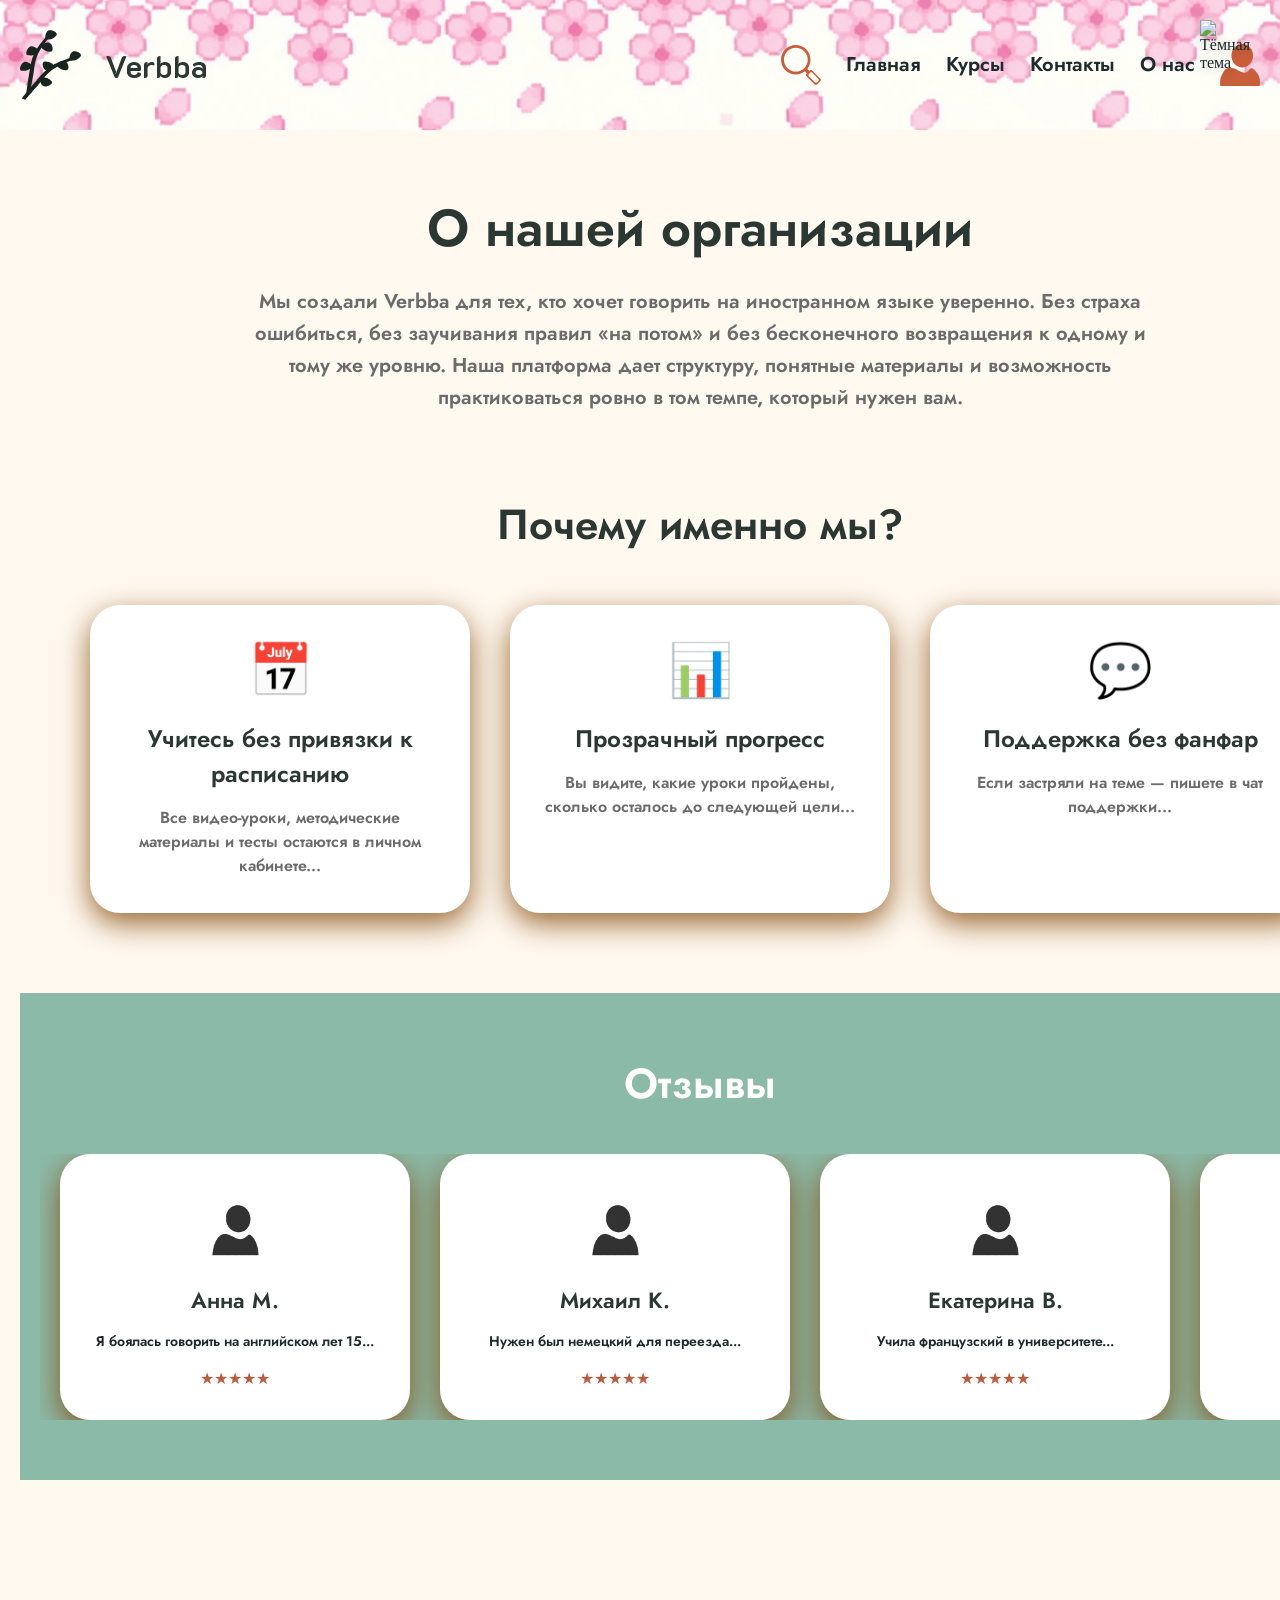
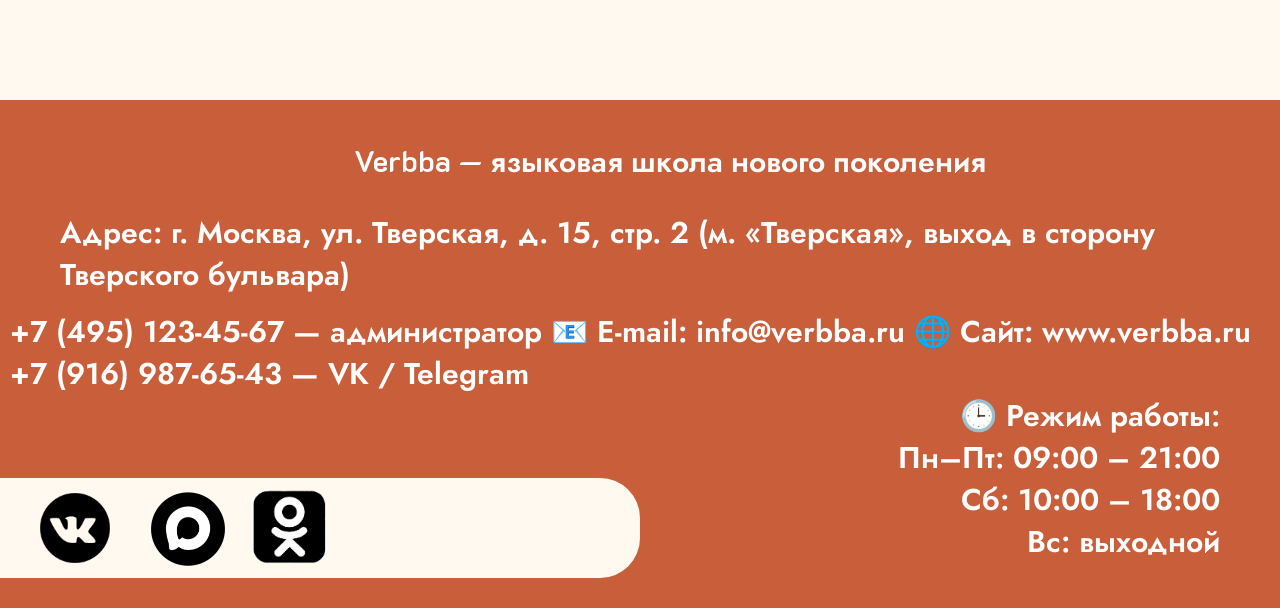
==== aboutus.html @ ddfba4e9 "first commit" ====
<!DOCTYPE html>
<html lang="en">

<head>
    <meta charset="UTF-8">
    <meta name="viewport" content="width=device-width, initial-scale=1.0">
    <link rel="stylesheet" href="light/style.css" media="screen and (min-width: 1025px)">
    <link rel="stylesheet" href="light/tablet.css" media="screen and (min-width: 600px) and (max-width: 1024px)">
    <link rel="stylesheet" href="light/mobile.css" media="screen and (max-width: 599px)">
    <link id="theme-css" rel="stylesheet" href="light/style.css">
    <script src="tema.js"></script>
    <title>Verbba - О нас</title>
</head>

<body>
    <img id="themeToggle" class="floating-theme-icon" src="img/vkltemn.svg" alt="Тема">
    
    <div class="header2">
        <div class="navv2">
    <div class="leftlogo2">
        <div class="logo2"></div>
        <h2 class="name2">Verbba</h2>
    </div>
    <div class="burger-icon" id="burgerIcon">
        <img src="img/burger.svg" alt="Меню">
    </div>
    <div class="navv-menu2">
        <ul>
            <li><a href="#"><img src="img/searchh.svg"></a></li>
            <li><a href="index.html">Главная</a></li>
            <li><a href="courses.html">Курсы</a></li>
            <li><a href="contact.html">Контакты</a></li>
            <li><a href="aboutus.html">О нас</a></li>
            <li><a href="person.html"><img src="img/usver.svg"></a></li>
        </ul>
    </div>
    <div id="menuPanel">
        <ul>
            <li><a href="index.html">Главная</a></li>
            <li><a href="courses.html">Курсы</a></li>
            <li><a href="contact.html">Контакты</a></li>
            <li><a href="aboutus.html">О нас</a></li>
            <li><a href="person.html">Личный кабинет</a></li>
        </ul>
    </div>
</div>
    </div>

    <main class="aboutpage">
        <!-- Блок "О нас" -->
        <div class="aboutblock1">
            <h1 class="tittleabout">О нашей организации</h1>
            <p class="aboutsub">Мы создали Verbba для тех, кто хочет говорить на иностранном языке уверенно.
                 Без страха ошибиться, без заучивания правил «на потом» и без бесконечного возвращения к одному и тому же уровню. Наша платформа дает структуру, понятные материалы и возможность практиковаться ровно в том темпе, который нужен вам.</p>
        </div>

        <!-- Преимущества -->
        <div class="whysec">
            <h2 class="tittlewhy">Почему именно мы?</h2>
            <div class="prosss">
                <div class="proscard">
                    <div class="iconpros">📅</div>
                    <h3 class="prostittle">Учитесь без привязки к расписанию</h3>
                    <p class="kardtxt">Все видео-уроки, методические материалы и тесты остаются в личном кабинете...</p>
                </div>
                <div class="proscard">
                    <div class="iconpros">📊</div>
                    <h3 class="prostittle">Прозрачный прогресс</h3>
                    <p class="kardtxt">Вы видите, какие уроки пройдены, сколько осталось до следующей цели...</p>
                </div>
                <div class="proscard">
                    <div class="iconpros">💬</div>
                    <h3 class="prostittle">Поддержка без фанфар</h3>
                    <p class="kardtxt">Если застряли на теме — пишете в чат поддержки...</p>
                </div>
            </div>
        </div>

        <!-- Отзывы с кнопкой "Показать все" -->
        <div class="scrollotsuvy">
            <h2 class="tittleotsuvy">Отзывы</h2>
            
            <!-- Скрытый чекбокс (невидимый, но работает) -->
            <input type="checkbox" id="show-all-reviews" style="display:none;">
            
            <div class="contscroll">
                <div class="conttrakt">
                    <div class="kardots">
                        <div class="cardhead">
                            <div class="iconuskard"></div>
                            <div class="otsname">
                                <h3>Анна М.</h3>
                            </div>
                        </div>
                        <p class="txtots">Я боялась говорить на английском лет 15...</p>
                        <div class="ratots">★★★★★</div>
                    </div>
                    <div class="kardots">
                        <div class="cardhead">
                            <div class="iconuskard"></div>
                            <div class="otsname">
                                <h3>Михаил К.</h3>
                            </div>
                        </div>
                        <p class="txtots">Нужен был немецкий для переезда...</p>
                        <div class="ratots">★★★★★</div>
                    </div>
                    <div class="kardots">
                        <div class="cardhead">
                            <div class="iconuskard"></div>
                            <div class="otsname">
                                <h3>Екатерина В.</h3>
                            </div>
                        </div>
                        <p class="txtots">Учила французский в университете...</p>
                        <div class="ratots">★★★★★</div>
                    </div>
                    <div class="kardots">
                        <div class="cardhead">
                            <div class="iconuskard"></div>
                            <div class="otsname">
                                <h3>Дмитрий П.</h3>
                            </div>
                        </div>
                        <p class="txtots">Готовился к IELTS с Verbba...</p>
                        <div class="ratots">★★★★★</div>
                    </div>
                    <div class="kardots">
                        <div class="cardhead">
                            <div class="iconuskard"></div>
                            <div class="otsname">
                                <h3>Ольга С.</h3>
                            </div>
                        </div>
                        <p class="txtots">Изучаю испанский с нуля...</p>
                        <div class="ratots">★★★★★</div>
                    </div>
                </div>
            </div>
            
            <label for="show-all-reviews" class="show-all-btn"></label>
        </div>
    </main>

    <footer>
        <div class="footer-content">
            <p class="titlefoot">Verbba — языковая школа нового поколения</p>
            <p class="adress">Адрес: г. Москва, ул. Тверская, д. 15, стр. 2 (м. «Тверская», выход в сторону Тверского бульвара)</p>
            <p class="info">+7 (495) 123-45-67 — администратор
📧 E-mail: info@verbba.ru
🌐 Сайт: www.verbba.ru
+7 (916) 987-65-43 — VK / Telegram</p>
            <p class="rejim">🕒 Режим работы:<br>Пн–Пт: 09:00 – 21:00<br>Сб: 10:00 – 18:00<br>Вс: выходной</p>
        </div>
        <div class="lenta">
            <div class="VK"></div>
            <div class="Max"></div>
            <div class="odnokl"></div>
        </div>
    </footer>
</body>

</html>
---- light/style.css ----
* {
    margin: 0;
    padding: 0;
    box-sizing: border-box;
}

@font-face {
    font-family: 'k2d';
    src: url('../fonts/k2d-semibold.ttf') format('truetype');
    font-display: swap;
}

@font-face {
    font-family: 'jost';
    src: url('../fonts/jost-semibold.ttf') format('truetype');
    font-display: swap;
}

body {
    background-color: #FFF9F0;
    color: #1E2A2E;
    min-height: 100vh;
    display: flex;
    flex-direction: column;
    overflow-x: hidden;
}

.logo {
    background-image: url("../img/logosv.svg");
    width: 150px;
    height: 170px;
    background-position: center;
    background-repeat: no-repeat;
    background-size: contain;
    margin: 0 auto;
}

.navv-menu img,
.navv-menu2 img {
    width: 40px;
    height: auto;
    display: block;
    object-fit: contain;
}

/*--Одинаковая шапка для всего кроме главной--*/
.header2 {
    width: 100%;
    background: linear-gradient(135deg, rgba(255, 255, 255, 0.458), rgba(255, 255, 255, 0.501)), url('../img/landishy.jpeg');
    background-size: 100% auto;
    background-position: center top;
    background-repeat: no-repeat;
    padding: 30px 0;
}

.header2 .navv2 {
    max-width: 1400px;
    margin: 0 auto;
    padding: 0 20px;
    display: flex;
    align-items: center;
    justify-content: space-between;
    flex-wrap: wrap;
    gap: 20px;
}

.leftlogo2 {
    display: flex;
    align-items: center;
    gap: 15px;
}

.logo2 {
    background-image: url('../img/logosv.svg');
    height: 70px;
    width: 70px;
    background-repeat: no-repeat;
    background-size: contain;
}

.name2 {
    font-size: 32px;
    font-family: k2d;
    color: #2B3732;
}

.navv-menu2 ul {
    list-style: none;
    display: flex;
    gap: 25px;
    font-size: 20px;
    font-family: jost;
    padding: 0;
    margin: 0;
}

.navv-menu2 li {
    display: flex;
    align-items: center;
}

.navv-menu2 a {
    text-decoration: none;
    color: #1E2A2E;
}

.search-icon {
    width: 40px;
    height: 40px;
    background-image: url('../img/search.png');
    background-size: contain;
    background-repeat: no-repeat;
    background-position: center;
}

.user-icon {
    width: 40px;
    height: 40px;
    background-image: url('../img/user.png');
    background-size: contain;
    background-repeat: no-repeat;
    background-position: center;
}

/*Главная страница*/
.lakrica {
    text-align: center;
    margin-top: 100px;
    margin-bottom: 75px;
}

.lakrica img {
    width: 90px;
}

.name1 {
    font-family: k2d;
    color: #2B3732;
    font-size: 40px;
    margin-top: 5px;
}

.hheadeer {
    box-shadow: 0 10px 30px rgba(132, 71, 17, 0.884);
    background-image: url('../img/flowwii.png');
    height: 800px;
    width: 90%;
    margin: 55px auto;
    border-radius: 40px;
    background-repeat: no-repeat;
    background-size: cover;
    background-position: center;
    position: relative;
    display: flex;
    flex-direction: column;
}

/* навигация главной */
.navv {
    display: flex;
    align-items: center;
    justify-content: space-between;
    padding: 1px 30px 0 30px;
    flex-wrap: wrap;
}

.leftlogo {
    display: flex;
    align-items: center;
    gap: 15px;
    margin-top: 30px;
    margin-left: 30px;
}

.navv-menu ul {
    list-style: none;
    display: flex;
    gap: 15px;
    font-size: 27px;
    font-family: jost;
    margin-top: 10px;
    margin-right: 30px;
    padding: 0;
}

.navv-menu li {
    display: flex;
    align-items: center;
}

.navv-menu a {
    text-decoration: none;
    color: #1E2A2E;
}

/* центр главной */
.centcont {
    text-align: center;
    width: 70%;
    margin: 50px auto 0;
}

.g {
    font-size: 30px;
    font-family: jost;
    line-height: 1.2;
    margin-bottom: 15px;
}

.poprob {
    background-color: #B85D3F;
    color: white;
    border: none;
    padding: 20px 50px;
    margin-top: 5px;
    font-size: 24px;
    font-family: jost;
    border-radius: 30px;
    cursor: pointer;
    transition: background-color 0.3s;
    box-shadow: 0 10px 30px rgba(132, 71, 17, 0.884);
}

.poprob:hover {
    background-color: #9A4A32;
}

/* форма выбора языка на главной */
.langform {
    position: absolute;
    left: 5%;
    bottom: 8%;
    width: 40%;
    max-width: 400px;
    min-width: 200px;
    background: white;
    border-radius: 30px;
    padding: 10px;
    box-shadow: 0 10px 30px rgba(132, 71, 17, 0.884);
}

.langform h4 {
    font-family: jost;
    font-size: 20px;
    color: #2B3732;
    margin-top: 10px;
    margin-left: 30px;
}

.langform .subtitle {
    font-family: jost;
    font-size: 15px;
    color: #6B6B6B;
    margin-bottom: 5px;
    margin-left: 30px;
}

.langrid {
    display: flex;
    flex-wrap: wrap;
    gap: 10px 20px;
    margin-top: 40px;
    margin-bottom: 40px;
}

.checkboxx {
    display: flex;
    align-items: center;
    gap: 10px;
    font-family: jost;
    font-size: 18px;
    color: #1E2A2E;
    cursor: pointer;
    width: calc(50% - 10px);
}

.checkboxx input {
    margin-left: 40px;
    width: 15px;
    height: 15px;
    cursor: pointer;
    accent-color: #B85D3F;
}

.next {
    background-color: #B85D3F;
    color: white;
    border: none;
    padding: 18px 20px;
    margin-top: 10px;
    font-size: 21px;
    font-family: jost;
    border-radius: 30px;
    cursor: pointer;
    width: 100%;
    transition: background-color 0.3s;
}

.next:hover {
    background-color: #9A4A32;
}

/* марафон (главная) */
.maraf {
    margin: 125px auto;
    display: flex;
    gap: 60px;
    align-items: flex-start;
    justify-content: center;
}

.lefttxt {
    margin-left: 5%;
    margin-top: 125px;
    font-size: 20px;
    font-family: jost;
}

.h4mar {
    font-size: 36px;
}

.textt {
    margin-top: 40px;
}

.marafon1 {
    position: relative;
    background-color: #FFFFFF;
    background-image: url('../img/flowii.png');
    border-radius: 60px;
    width: 1000px;
    height: 400px;
    margin-right: 50px;
    margin-top: 80px;
    background-position: center;
    background-repeat: no-repeat;
    background-size: contain;
    box-shadow: 0 10px 30px rgba(132, 71, 17, 0.884);
}

.marafon1::before {
    content: '';
    position: absolute;
    top: 0;
    left: 0;
    width: 100%;
    height: 100%;
    background: linear-gradient(to right, rgba(255, 255, 255, 0.8), rgba(255, 255, 255, 0));
    border-radius: 60px;
    pointer-events: none;
}

.marafon2 {
    position: absolute;
    right: 5%;
    top: 50%;
    transform: translateY(-50%) rotate(-15deg);
    background-image: url('../img/phonemar');
    box-shadow: 0 10px 30px rgba(132, 71, 17, 0.884);
    background-size: cover;
    background-repeat: no-repeat;
    background-position: center;
    border-radius: 30px;
    pointer-events: none;
    z-index: 2;
    width: 250px;
    height: 500px;
}

.marafon-text {
    position: absolute;
    top: 40px;
    left: 40px;
    max-width: 300px;
    z-index: 30;
}

.marafon-text p {
    font-family: jost;
    font-size: 20px;
    color: #1E2A2E;
    line-height: 1.3;
    text-align: left;
    word-wrap: break-word;
}

/* карточки скидок (главная) */
.kartochk {
    margin-top: 60px;
    display: flex;
    justify-content: center;
    gap: 40px;
    flex-wrap: wrap;
}

.kartt {
    font-size: 35px;
    text-align: center;
    font-family: jost;
    margin-top: 175px;
}

.detikart1,
.vzroslkart2 {
    background-color: #FFFFFF;
    border: 5px solid #8CBAA8;
    border-radius: 50px;
    padding: 20px;
    width: 550px;
    height: 560px;
    box-shadow: 0 10px 30px rgba(132, 71, 17, 0.884);
    position: relative;
    display: flex;
    flex-direction: column;
}

.flagg {
    position: absolute;
    top: 15px;
    right: 20px;
    background-color: #E67E5A;
    color: white;
    padding: 4px 12px;
    border-radius: 40px;
    font-family: jost;
    font-size: 14px;
}

.deti,
.vzrosly {
    font-family: jost;
    font-size: 40px;
    color: #2B3732;
    margin-top: 0px;
    margin-left: 0;
    text-align: left;
}

.txtdeti p,
.txtvz p {
    font-family: jost;
    font-size: 24px;
    margin-top: 24px;
    line-height: 1.0;
    display: flex;
    align-items: center;
}

.zach {
    text-decoration: line-through;
    font-size: 22px;
    color: #B85D3F;
    display: block;
    margin-top: 40px;
}

.price-group {
    display: flex;
    align-items: baseline;
}

.price {
    font-family: jost;
    font-size: 30px;
    font-weight: bold;
    color: #2B3732;
}

.urok {
    font-family: jost;
    font-size: 22px;
    color: #85ACB9;
}

.detikart1 button,
.vzroslkart2 button {
    background-color: #8CBAA8;
    color: white;
    border: none;
    padding: 20px 30px;
    font-size: 18px;
    font-family: jost;
    border-radius: 30px;
    cursor: pointer;
    width: 100%;
    transition: background-color 0.3s;
    margin-top: 20px;
}

.detikart1 button:hover,
.vzroslkart2 button:hover {
    background-color: #7AA896;
}

.fott {
    margin-top: 15px;
    padding-top: 5px;
    border-top: 3px solid #8CBAA8;
    display: flex;
    align-items: center;
    gap: 10px;
    flex-wrap: wrap;
}

.gift {
    background-image: url('../img/giftt.png');
    width: 80px;
    height: 80px;
    background-size: contain;
    background-repeat: no-repeat;
}

.fott p {
    font-size: 20px;
    font-family: jost;
    flex: 1;
}

/* слайдер преподавателей */
.prepsection {
    margin: 75px 0;
    width: 100%;
    height: 800px;
    overflow-x: auto;
    overflow-y: hidden;
    scrollbar-width: thin;
    -webkit-overflow-scrolling: touch;
    background-color: #8CBAA8;
    padding: 30px 0 30px 20px;
    box-shadow: 0 10px 30px rgba(132, 71, 17, 0.884);
}

.tittleprep {
    font-size: 35px;
    text-align: center;
    font-family: jost;
    margin-top: 175px;
}

.prepsection-track {
    display: flex;
    flex-direction: row;
    gap: 20px;
    width: fit-content;
    padding-right: 20px;
}

.prepkard {
    flex-shrink: 0;
    width: 400px;
    height: 700px;
    background-color: #FFFFFF;
    border-radius: 40px;
    padding: 0 25px 25px 25px;
    text-align: center;
    overflow: hidden;
    display: flex;
    flex-direction: column;
}

.prepphoto1,.prepphoto2,.prepphoto3,.prepphoto4,.prepphoto5 {
    width: calc(100% + 50px);
    height: 400px;
    margin: 0 -25px 20px -25px;
    background-size: cover;
    background-position: center;
    background-repeat: no-repeat;
    border-radius: 40px 40px 0 0;
    flex-shrink: 0;
}

.prepphoto1 { background-image: url('../img/prepod1.jpg'); }
.prepphoto2 { background-image: url('../img/prepod2.jpg'); }
.prepphoto3 { background-image: url('../img/prepod3.jpg'); }
.prepphoto4 { background-image: url('../img/prepod4.jpg'); }
.prepphoto5 { background-image: url('../img/prepod5.jpg'); }

.prepname {
    font-family: jost;
    font-size: 18px;
    color: #2B3732;
    margin-bottom: 15px;
    line-height: 1.3;
    padding: 0 10px;
}

.prepnote {
    font-family: jost;
    font-size: 12px;
    color: #6B6B6B;
    margin-bottom: 20px;
    line-height: 1.4;
    text-align: left;
    padding: 0 10px;
    flex: 1;
}

.preprating {
    font-family: jost;
    font-size: 14px;
    color: #B85D3F;
    background-color: #FFF9F0;
    display: inline-block;
    padding: 6px 15px;
    border-radius: 30px;
    align-self: center;
}

/* ===== КУРСЫ ===== */
.coursses {
    max-width: none;
    margin: 80px auto;
}

.startsect {
    text-align: center;
    margin-bottom: 60px;
}

.tittlecours {
    font-family: jost;
    font-size: 54px;
    color: #2B3732;
    margin-bottom: 15px;
}

.courssub {
    font-family: jost;
    font-size: 30px;
    color: #6B6B6B;
}
.cursk {
    display: flex;
    flex-wrap: nowrap;
    justify-content: center;
    gap: 30px;
    overflow: visible;
    padding: 20px 0;
}

.karddcore {
    flex: 1 1 0;
    min-width: 280px;
    max-width: 480px;
    border-radius: 40px;
    padding: 40px;
    transition: transform 0.3s, box-shadow 0.3s;
    position: relative;
    background-size: cover;
    background-repeat: no-repeat;
    background-position: center;
    box-shadow: 0 10px 30px rgba(132, 71, 10, 0.84);
    height: auto;
    min-height: 600px;
}

.karddcore:hover {
    transform: scale(1.02);
    box-shadow: 0 15px 40px rgba(132, 71, 10, 0.9);
}

.eng1 { background: linear-gradient(rgba(224,255,252,0.5), rgba(210,234,255,0.5)), url(../img/english); background-size: cover; background-position: center; background-repeat: no-repeat; }
.eng2 { background: linear-gradient(rgba(224,255,252,0.5), rgba(210,234,255,0.5)), url(../img/eng2); background-size: cover; background-position: center; background-repeat: no-repeat; }
.eng3 { background: linear-gradient(rgba(224,255,252,0.5), rgba(210,234,255,0.5)), url(../img/eng3); background-size: cover; background-position: center; background-repeat: no-repeat; }
.chin1 { background: linear-gradient(rgba(224,255,252,0.5), rgba(210,234,255,0.5)), url(../img/chin1.avif); background-size: cover; background-position: center; background-repeat: no-repeat; }
.chin2 { background: linear-gradient(rgba(224,255,252,0.5), rgba(210,234,255,0.5)), url(../img/chin2.avif); background-size: cover; background-position: center; background-repeat: no-repeat; }
.chin3 { background: linear-gradient(rgba(224,255,252,0.5), rgba(210,234,255,0.5)), url(../img/chin3.avif); background-size: cover; background-position: center; background-repeat: no-repeat; }
.deutsch { background: linear-gradient(rgba(224,255,252,0.5), rgba(210,234,255,0.5)), url(../img/deutsch.avif); background-size: cover; background-position: center; background-repeat: no-repeat; }
.france { background: linear-gradient(rgba(224,255,252,0.5), rgba(210,234,255,0.5)), url(../img/france.avif); background-size: cover; background-position: center; background-repeat: no-repeat; }
.korea { background: linear-gradient(rgba(224,255,252,0.5), rgba(210,234,255,0.5)), url(../img/korea.avif); background-size: cover; background-position: center; background-repeat: no-repeat; }

.langcore {
    font-family: jost;
    font-size: 34px;
    color: #2B3732;
    margin-bottom: 15px;
}

.lvlcore {
    font-family: jost;
    font-size: 26px;
    color: #B85D3F;
}

.notecore p {
    font-family: jost;
    font-size: 26px;
    color: #243829;
    line-height: 1.1;
}

.pricecore {
    margin: 20px 0 20px;
    display: flex;
    align-items: baseline;
    flex-wrap: wrap;
}

.intprice {
    font-family: jost;
    font-size: 32px;
    font-weight: bold;
    color: #2B3732;
}

.droburok {
    font-family: jost;
    font-size: 24px;
    color: #6B6B6B;
}

.zapissbtn {
    background-color: #B85D3F;
    color: white;
    border: none;
    padding: 20px 20px;
    font-size: 28px;
    font-family: jost;
    border-radius: 40px;
    cursor: pointer;
    width: 90%;
    display: block;
    position: absolute;
    bottom: 50px;
    left: 30px;
}

.zapissbtn:hover {
    background-color: #9A4A32;
}

/* широкий блок китайского */
.chinaas {
    background: linear-gradient(135deg, #8CBAA8 0%, #6B9A86 100%);;
    padding: 60px 20px;
}
.contchina {
    max-width: 1400px;
    margin: 0 auto;
    text-align: center;
}
.tittlechina {
    font-family: jost;
    font-size: 42px;
    color: #FFFFFF;
    margin-bottom: 20px;
}
.whynote {
    font-family: jost;
    font-size: 30px;
    color: #FFF9F0;
    max-width: 1200px;
    margin: 0 auto 50px;
    line-height: 1.5;
}
.chiness {
    display: flex;
    flex-wrap: wrap;
    justify-content: center;
    gap: 40px;
    max-width: none;
}

/*Контакты*/
.contactpage {
    padding: 60px 0 0 0;
}
.contactboxx {
    max-width: 1200px;
    margin: 0 auto;
    display: flex;
    flex-wrap: wrap;
    justify-content: space-between;
    gap: 60px;
    padding: 0 20px;
}
.continfo {
    flex: 1;
    min-width: 280px;
}
.conttittle {
    font-family: jost;
    font-size: 48px;
    color: #2B3732;
    margin-bottom: 15px;
}
.contsub {
    font-family: jost;
    font-size: 18px;
    color: #6B6B6B;
    margin-bottom: 40px;
}
.infocont {
    margin-bottom: 40px;
}
.infotxt {
    margin-bottom: 25px;
}
.infolablee {
    font-family: jost;
    font-size: 14px;
    color: #85ACB9;
    margin-bottom: 5px;
}
.infoval {
    font-family: jost;
    font-size: 18px;
    color: #1E2A2E;
    margin-bottom: 5px;
}
.contactform {
    flex: 1;
    min-width: 280px;
    background-color: #FFFFFF;
    padding: 40px;
    border-radius: 30px;
    box-shadow: 0 10px 30px rgba(132, 71, 17, 0.1);
    border: 1px solid #E0D6C8;
}
.formtittle {
    font-family: jost;
    font-size: 32px;
    color: #2B3732;
    margin-bottom: 25px;
}
.forminput, .formtxtt {
    width: 100%;
    padding: 14px 18px;
    margin-bottom: 20px;
    font-family: jost;
    font-size: 16px;
    border: 1px solid #E0D6C8;
    border-radius: 20px;
    background-color: #FFF9F0;
    transition: border-color 0.3s;
}

.formbtn {
    background-color: #B85D3F;
    color: white;
    border: none;
    padding: 14px 28px;
    font-size: 18px;
    font-family: jost;
    border-radius: 40px;
    cursor: pointer;
    width: 100%;
    transition: background-color 0.3s;
}
.formbtn:hover {
    background-color: #9A4A32;
}

/*О нас*/
.aboutpage {
    max-width: 1400px;
    margin: 60px auto;
    padding: 0 20px;
}

.aboutblock1 {
    text-align: center;
    margin-bottom: 80px;
}

.tittleabout {
    font-family: jost;
    font-size: 52px;
    color: #2B3732;
    margin-bottom: 20px;
}

.aboutsub {
    font-family: jost;
    font-size: 20px;
    color: #6B6B6B;
    max-width: 900px;
    margin: 0 auto;
    line-height: 1.6;
}

.whysec {
    margin-bottom: 80px;
}

.tittlewhy {
    font-family: jost;
    font-size: 42px;
    color: #2B3732;
    text-align: center;
    margin-bottom: 50px;
}

.prosss {
    display: flex;
    flex-wrap: wrap;
    justify-content: center;
    gap: 40px;
}

.proscard {
    flex: 1;
    min-width: 280px;
    max-width: 380px;
    background-color: #FFFFFF;
    border-radius: 30px;
    padding: 35px;
    text-align: center;
    box-shadow: 0 10px 30px rgba(132, 71, 10, 0.84);
    transition: transform 0.3s;
}

.proscard:hover {
    transform: translateY(-5px);
}

.iconpros {
    font-size: 52px;
    margin-bottom: 20px;
}

.prostittle {
    font-family: jost;
    font-size: 24px;
    color: #2B3732;
    margin-bottom: 15px;
}

.kardtxt {
    font-family: jost;
    font-size: 16px;
    color: #6B6B6B;
    line-height: 1.5;
}

/* Отзывы */
.scrollotsuvy {
    margin: 80px 0;
    background-color: #8CBAA8;
    padding: 60px 20px;
}

.tittleotsuvy {
    font-family: jost;
    font-size: 42px;
    color: #FFFFFF;
    text-align: center;
    margin-bottom: 40px;
}

.contscroll {
    width: 100%;
    overflow-x: auto;
    overflow-y: hidden;
    scrollbar-width: thin;
    -webkit-overflow-scrolling: touch;
}

.contscroll::-webkit-scrollbar {
    height: 8px;
}

.contscroll::-webkit-scrollbar-track {
    background: #FFF9F0;
    border-radius: 10px;
}

.contscroll::-webkit-scrollbar-thumb {
    background: #6B9A86;
    border-radius: 10px;
}

.conttrakt {
    display: flex;
    flex-direction: row;
    gap: 30px;
    width: fit-content;
    padding: 0 20px;
}

.kardots {
    flex-shrink: 0;
    width: 350px;
    background-color: #FFFFFF;
    border-radius: 30px;
    padding: 30px;
    text-align: center;
    box-shadow: 0 10px 30px rgba(132, 71, 10, 0.84);
}

.cardhead {
    margin-bottom: 15px;
}

.iconuskard {
    width: 80px;
    height: 80px;
    margin: 0 auto 20px;
    background-image: url('../img/user.png');
    background-size: cover;
    background-position: center;
    background-repeat: no-repeat;
    border-radius: 50%;
}

.otsname h3 {
    font-family: jost;
    font-size: 22px;
    color: #2B3732;
    margin-bottom: 10px;
}

.txtots {
    font-family: jost;
    font-size: 14px;
    color: #1E2A2E;
    line-height: 1.5;
    margin-bottom: 15px;
}

.ratots {
    font-family: jost;
    font-size: 16px;
    color: #B85D3F;
}

/*Личный кабинет*/
.person {
    min-height: 70vh;
    display: flex;
    align-items: center;
    justify-content: center;
    padding: 60px 20px;
}

.forms-container {
    max-width: 800px;
    width: 100%;
    margin: 0 auto;
    display: flex;
    flex-wrap: wrap;
    gap: 40px;
    justify-content: center;
}

.formlogin, .formregister {
    flex: 2;
    min-width: 300px;
}

.logcard, .regcard {
    background-color: #FFFFFF;
    border-radius: 30px;
    padding: 40px;
    box-shadow: 0 10px 30px rgba(132, 71, 10, 0.84);
    height: 100%;
}
.tittlelog, .tittlereg {
     font-family: jost;
    font-size: 32px;
    color: #2B3732;
    text-align: center;
    margin-bottom: 10px;
}
.tittlecardlog, .tittlecardreg {
    font-family: jost;
    font-size: 32px;
    color: #2B3732;
    text-align: center;
    margin-bottom: 10px;
}

.allinputlog, .allinputreg {
    margin-bottom: 20px;
}

.allinputlog label, .allinputreg label {
    display: block;
    font-family: jost;
    font-size: 14px;
    color: #2B3732;
    margin-bottom: 6px;
}

.loginput, .reginput {
    width: 100%;
    padding: 12px 16px;
    font-family: jost;
    font-size: 15px;
    border: 1px solid #E0D6C8;
    border-radius: 20px;
    background-color: #FFF9F0;
    color: #1E2A2E;
    transition: border-color 0.3s;
}

.loginput:focus, .reginput:focus {
    outline: none;
    border-color: #B85D3F;
}

.submitlog, .submitreg {
    background-color: #B85D3F;
    color: white;
    border: none;
    padding: 12px 20px;
    font-size: 16px;
    font-family: jost;
    border-radius: 40px;
    cursor: pointer;
    width: 100%;
    transition: background-color 0.3s;
    margin-top: 10px;
}

.submitlog:hover, .submitreg:hover {
    background-color: #9A4A32;
}

.ssilkreg, .ssilklog {
    text-align: center;
    font-family: jost;
    font-size: 14px;
    color: #6B6B6B;
    margin-top: 20px;
}

.ssilkreg a, .ssilklog a {
    color: #B85D3F;
    text-decoration: none;
}

.ssilkreg a:hover, .ssilklog a:hover {
    text-decoration: underline;
}
/*Футер*/
footer {
    background-color: #C95E3A;
    color: #FFFFFF;
    width: 100%;
    margin-top: 80px;
    padding: 30px 0;
    position: relative;
}

.lenta {
    display: flex;
    align-items: center;
    gap: 20px;
    background-color: #FFF9F0;
    width: 50%;
    height: 100px;
    border-radius: 0 40px 40px 0;
    padding: 0 20px;
    position: absolute;
    bottom: 30px;
    left: 0;
}

.footer-content {
    max-width: 1400px;
    margin: 0 auto;
    position: relative;
    z-index: 2;
}

footer .titlefoot {
    font-size: 30px;
    font-family: k2d, jost;
    margin-top: 10px;
    text-align: center;
}
footer .info {
    font-size: 30px;
    font-family: jost;
    margin: 0 10px;
    min-width: 50px;
    line-height: 1.4;
}

.VK {
    background-image: url('../img/VK.png');
    width: 110px;
    height: 110px;
    background-size: contain;
    background-repeat: no-repeat;
    background-position: center;
}

.Max {
    background-image: url('../img/icon-max-bl.png');
    width: 75px;
    height: 75px;
    background-size: contain;
    background-repeat: no-repeat;
    background-position: center;
}

.odnokl {
    background-image: url('../img/odnokl.png');
    width: 90px;
    height: 90px;
    background-size: contain;
    background-repeat: no-repeat;
    background-position: center;
}

footer p {
    font-size: 30px;
    font-family: jost;
    margin-bottom: 15px;
    margin-left: 60px;
    line-height: 1.4;
}

.rejim {
    text-align: right;
    margin-right: 60px;
}

.adress {
    margin-top: 30px;
}

.info {
    margin-top: 20px;
}
/* Кнопка переключения темы с иконкой */
.floating-theme-icon {
    position: fixed;
    top: 20px;
    right: 20px;
    width: 60px;
    height: 60px;
    cursor: pointer;
    z-index: 99999;
    transition: transform 0.3s ease;
    background: transparent;
    border: none;
    box-shadow: none;
    filter: drop-shadow(0 2px 5px rgba(0,0,0,0.2));
}

.floating-theme-icon:hover {
    transform: scale(1.2);
}
/* ===== ИКОНКИ В НАВИГАЦИИ ===== */
.navv-menu img,
.navv-menu2 img {
    width: 40px;
    height: auto;
    display: block;
    object-fit: contain;
}
/* Базовые стили (Десктоп > 768px) */
.navv {
    position: relative; /* Чтобы мобильное меню позиционировалось относительно шапки */
}
.burger-icon {
    display: none; /* Скрыт на десктопе */
}
#menuPanel {
    display: none; /* Скрыт на десктопе */
}
.navv-menu ul {
    display: flex; /* Десктопное меню видно */
}

/* Мобильная версия (<= 768px) */
@media (max-width: 768px) {
    .navv-menu ul {
        display: none; /* Прячем горизонтальное меню */
    }
    .burger-icon {
        display: block; /* Показываем бургер */
        cursor: pointer;
    }
    #menuPanel {
        position: absolute;
        top: 100%;
        left: 0;
        width: 100%;
        background: #FFF9F0;
        box-shadow: 0 5px 15px rgba(0,0,0,0.1);
        z-index: 100;
        display: none; /* Скрыто по умолчанию */
    }
    #menuPanel.active {
        display: block; /* Показываем, когда JS добавляет класс .active */
    }
    #menuPanel ul {
        list-style: none;
        padding: 20px;
        display: flex;
        flex-direction: column;
        gap: 15px;
    }
    #menuPanel a {
        text-decoration: none;
        color: #1E2A2E;
        font-size: 18px;
        font-family: jost;
        display: block;
        padding: 5px 0;
    }
}
---- light/tablet.css ----
* {
    margin: 0;
    padding: 0;
    box-sizing: border-box;
}

@font-face {
    font-family: 'k2d';
    src: url('../fonts/k2d-semibold.ttf') format('truetype');
    font-display: swap;
}

@font-face {
    font-family: 'jost';
    src: url('../fonts/jost-semibold.ttf') format('truetype');
    font-display: swap;
}

body {
    background-color: #FFF9F0;
    color: #1E2A2E;
    min-height: 100vh;
    display: flex;
    flex-direction: column;
    overflow-x: hidden;
    max-width: 100%;
}

.lakrica {
    text-align: center;
    margin-top: 100px;
    margin-bottom: 75px;
}

.lakrica img {
    width: 90px;
}

.name1 {
    font-family: k2d;
    color: #2B3732;
    font-size: 40px;
    margin-top: 5px;
}

.hheadeer {
    box-shadow: 0 10px 30px rgba(132, 71, 17, 0.884);
    background-image: url('../img/flowwii.png');
    height: 720px;
    width: 90%;
    margin: 55px auto;
    border-radius: 40px;
    background-repeat: no-repeat;
    background-size: cover;
    background-position: center;
    position: relative;
    display: flex;
    flex-direction: column;
}

.navv {
    display: flex;
    align-items: center;
    justify-content: space-between;
    padding: 1px 30px 0 30px;
    flex-wrap: wrap;
}

.leftlogo {
    display: flex;
    align-items: center;
    gap: 15px;
    margin-top: 30px;
    margin-left: 30px;
}

.logo2 {
    background-image: url('../img/logosv.svg');
    height: 90px;
    width: 90px;
    background-repeat: no-repeat;
    background-size: contain;
}

.name2 {
    font-size: 25px;
    font-family: k2d;
    color: #2B3732;
}

.navv-menu ul {
    list-style: none;
    display: flex;
    gap: 15px;
    font-size: 20px;
    font-family: jost;
    margin-top: 28px;
    margin-right: 30px;
    padding: 0;
}

.navv-menu li {
    display: flex;
    align-items: center;
}

.navv-menu a {
    text-decoration: none;
    color: #1E2A2E;
}

.search img {
    width: 35px;
    height: auto;
    display: block;
}

.user img {
    width: 40px;
    height: auto;
    display: block;
}

.centcont {
    text-align: center;
    width: 70%;
    margin: 20px auto 0;
}

.g {
    font-size: 26px;
    font-family: jost;
    line-height: 1.2;
    margin-bottom: 10px;
}

.poprob {
    background-color: #B85D3F;
    color: white;
    border: none;
    padding: 20px 50px;
    margin-top: 5px;
    font-size: 24px;
    font-family: jost;
    border-radius: 30px;
    cursor: pointer;
    transition: background-color 0.3s;
    box-shadow: 0 5px 15px rgba(0, 0, 0, 0.15);
}

.poprob:hover {
    background-color: #9A4A32;
}

.langform {
    position: absolute;
    left: 5%;
    bottom: 6%;
    width: 40%;
    max-width: 420px;
    min-width: 200px;
    background: white;
    border-radius: 30px;
    padding: 10px;
    box-shadow: 0 10px 30px rgba(132, 71, 17, 0.884);
}

.langform h4 {
    font-family: k2d, jost;
    font-size: 18px;
    color: #2B3732;
    margin-top: 10px;
    margin-left: 30px;
}

.langform .subtitle {
    font-family: jost;
    font-size: 13px;
    color: #6B6B6B;
    margin-bottom: 5px;
    margin-left: 30px;
}

.langrid {
    display: flex;
    flex-wrap: wrap;
    gap: 10px 20px;
    margin-top: 40px;
    margin-left: 30px;
    margin-bottom: 40px;
}

.checkboxx {
    display: flex;
    align-items: center;
    gap: 10px;
    font-family: jost;
    font-size: 16px;
    color: #1E2A2E;
    cursor: pointer;
    width: calc(50% - 10px);
}

.checkboxx input {
    width: 15px;
    height: 15px;
    cursor: pointer;
    accent-color: #B85D3F;
}

.next {
    background-color: #B85D3F;
    color: white;
    border: none;
    padding: 18px 20px;
    margin-top: 10px;
    font-size: 21px;
    font-family: jost;
    border-radius: 30px;
    cursor: pointer;
    width: 100%;
    transition: background-color 0.3s;
}

.next:hover {
    background-color: #9A4A32;
}

main {
    flex: 1;
}
.maraf {
    margin: 60px auto;
    display: flex;
    flex-direction: column;  /* Вертикальное расположение */
    align-items: center;
    gap: 30px;
    max-width: 900px;
    padding: 0 20px;
}

.lefttxt {
    margin-top: 0;
    font-size: 20px;
    font-family: jost;
    text-align: center;
    width: 100%;
}

.h4mar {
    margin-left: 0;
    font-size: 32px;
    max-width: 100%;
    text-align: center;
}

.textt {
    margin-top: 20px;
    margin-left: 20%;
    text-align: center;
    display: flex;
    flex-direction: column;
    text-align: left;
    gap: 8px;
}

.textt p {
    margin: 0;
    font-size: 26px;
}

.marafon1 {
    position: relative;
    background-color: #FFFFFF;
    background-image: linear-gradient(to right, rgb(210, 232, 255), rgba(255, 255, 255, 0)), url('../img/flowii.png');
    border-radius: 40px;
    width: 100%;
    max-width: 700px;
    height: 350px;
    margin: 0 auto;
    background-position: center;
    background-repeat: no-repeat;
    background-size: contain;
    box-shadow: 0 10px 30px rgba(132, 71, 17, 0.884);
}

.marafon2 {
    position: absolute;
    right: 5%;
    top: 50%;
    transform: translateY(-50%) rotate(-15deg);
    background-image: url('../img/phonemar');
    box-shadow: 0 10px 30px rgba(132, 71, 17, 0.884);
    background-size: cover;
    background-repeat: no-repeat;
    background-position: center;
    border-radius: 30px;
    pointer-events: none;
    z-index: 2;
    width: 200px;
    height: 300px;
}

.marafon-text {
    position: absolute;
    top: 30px;
    left: 30px;
    max-width: 250px;
    z-index: 30;
}

.marafon-text p {
    font-family: jost;
    font-size: 16px;
    color: #1E2A2E;
    line-height: 1.3;
    flex-wrap: wrap;
}

.kartochk {
    margin-top: 60px;
    display: flex;
    justify-content: center;
    gap: 40px;
    flex-wrap: wrap;
}

.kartt {
    font-size: 35px;
    text-align: center;
    font-family: jost;
    margin-top: 175px;
}

.detikart1, .vzroslkart2 {
    background-color: #FFFFFF;
    border: 5px solid #8CBAA8;
    border-radius: 40px;
    padding: 20px;
    width: 340px;
    min-width: 320px;
    box-shadow: 0 10px 30px rgba(132, 71, 17, 0.884);
    position: relative;
    display: flex;
    flex-direction: column;
}

.flagg {
    position: absolute;
    top: 15px;
    right: 20px;
    background-color: #E67E5A;
    color: white;
    padding: 4px 12px;
    border-radius: 20px;
    font-family: jost;
    font-size: 14px;
}

.deti, .vzrosly {
    font-family: jost;
    font-size: 32px;
    color: #2B3732;
    margin-top: 0px;
    margin-left: 0;
    text-align: left;
}

.txtdeti p, .txtvz p {
    font-family: jost;
    font-size: 14px;
    margin-top: 14px;
    line-height: 1.1;
    display: flex;
    align-items: center;
}

.zach {
    text-decoration: line-through;
    font-size: 14px;
    font-family: jost;
    color: #B85D3F;
    display: block;
    margin-top: 40px;
}

.price-group {
    display: flex;
    align-items: baseline;
}

.price {
    font-family: jost;
    font-size: 24px;
    font-weight: bold;
    color: #2B3732;
}

.urok {
    font-family: jost;
    font-size: 14px;
    color: #85ACB9;
}

.detikart1 button, .vzroslkart2 button {
    background-color: #8CBAA8;
    color: white;
    border: none;
    padding: 12px 24px;
    font-size: 18px;
    font-family: jost;
    border-radius: 30px;
    cursor: pointer;
    width: 100%;
    transition: background-color 0.3s;
    margin-top: 20px;
}

.detikart1 button:hover, .vzroslkart2 button:hover {
    background-color: #7AA896;
}

.fott {
    margin-top: 15px;
    padding-top: 5px;
    border-top: 3px solid #8CBAA8;
    display: flex;
    align-items: center;
    gap: 10px;
    flex-wrap: wrap;
}

.gift {
    background-image: url('../img/giftt.png');
    width: 50px;
    height: 50px;
    background-size: contain;
    background-repeat: no-repeat;
}

.fott p {
    font-size: 14px;
    font-family: jost;
    flex: 1;
}

.prepsection {
    margin: 75px 0;
    width: 100%;
    overflow-x: auto;
    overflow-y: hidden;
    scrollbar-width: thin;
    -webkit-overflow-scrolling: touch;
    background-color: #8CBAA8;
    padding: 30px 0 30px 20px;
    box-shadow: 0 10px 30px rgba(132, 71, 17, 0.884);
}

.tittleprep {
    font-size: 35px;
    text-align: center;
    font-family: jost;
    margin-top: 175px;
}

.prepsection-track {
    display: flex;
    flex-direction: row;
    gap: 20px;
    width: fit-content;
    padding-right: 20px;
}

.prepkard {
    flex-shrink: 0;
    width: 400px;
    background-color: #FFFFFF;
    border-radius: 40px;
    padding: 0 25px 25px 25px;
    text-align: center;
    overflow: hidden;
    display: flex;
    flex-direction: column;
}

.prepphoto1, .prepphoto2, .prepphoto3, .prepphoto4, .prepphoto5 {
    width: calc(100% + 50px);
    height: 400px;
    margin: 0 -25px 20px -25px;
    background-size: cover;
    background-position: center;
    background-repeat: no-repeat;
    border-radius: 40px 40px 0 0;
    flex-shrink: 0;
}

.prepphoto1 { background-image: url('../img/prepod1.jpg'); }
.prepphoto2 { background-image: url('../img/prepod2.jpg'); }
.prepphoto3 { background-image: url('../img/prepod3.jpg'); }
.prepphoto4 { background-image: url('../img/prepod4.jpg'); }
.prepphoto5 { background-image: url('../img/prepod5.jpg'); }

.prepname {
    font-family: jost;
    font-size: 18px;
    color: #2B3732;
    margin-bottom: 15px;
    line-height: 1.3;
    padding: 0 10px;
}

.prepnote {
    font-family: jost;
    font-size: 12px;
    color: #6B6B6B;
    margin-bottom: 20px;
    line-height: 1.4;
    text-align: left;
    padding: 0 10px;
    flex: 1;
}

.preprating {
    font-family: jost;
    font-size: 14px;
    color: #B85D3F;
    background-color: #FFF9F0;
    display: inline-block;
    padding: 6px 15px;
    border-radius: 30px;
    align-self: center;
}

footer {
    background-color: #C95E3A;
    color: #FFFFFF;
    width: 100%;
    height: 800px;
    margin-top: 80px;
    padding: 30px 0px;
}

.footer-content {
    margin: 0 auto;
}

footer .titlefoot {
    font-size: 30px;
    font-family: k2d, jost;
    margin-top: 10px;
    text-align: center;
}

.lenta {
    display: flex;
    align-items: center;
    gap: 20px;
    background-color: #FFF9F0;
    width: 50%;
    height: 100px;
    margin: 20px 0;
    border-radius: 0 40px 40px 0;
    padding: 0 20px;
}

.VK {
    background-image: url('../img/VK.png');
    width: 110px;
    height: 110px;
    background-size: contain;
    background-repeat: no-repeat;
    background-position: center;
}

.Max {
    background-image: url('../img/icon-max-bl.png');
    width: 75px;
    height: 75px;
    background-size: contain;
    background-repeat: no-repeat;
    background-position: center;
}

.odnokl {
    background-image: url('../img/odnokl.png');
    width: 90px;
    height: 90px;
    background-size: contain;
    background-repeat: no-repeat;
    background-position: center;
}

footer p {
    font-size: 25px;
    font-family: jost;
    margin-bottom: 15px;
    margin-left: 60px;
    line-height: 1.4;
}

.rejim {
    text-align: right;
    margin-right: 60px;
}

.adress {
    margin-top: 30px;
}

.info {
    margin-top: 20px;
}
 
/*Страница Курсы*/
.header2 {
    padding: 30px 0;
    background: linear-gradient(to right, rgba(255, 255, 255, 0.608), rgba(255, 255, 255, 0.608)),
        url(../img/landishy.jpeg);
    background-position: center -70px;
}
.navv2 {
    display: flex;
    align-items: center;
    justify-content: space-between;
    padding: 1px 10px 0 10px;
    flex-wrap: wrap;
}

.leftlogo2 {
    display: flex;
    align-items: center;
    gap: 10px;
    margin-top: 30px;
    margin-left: 30px;
}

.logo2 {
    background-image: url('../img/logosv.svg');
    height: 70px;
    width: 70px;
    background-repeat: no-repeat;
    background-size: contain;
}

.name2 {
    font-size: 38px;
    font-family: k2d;
    color: #2B3732;
}

.navv-menu2 ul {
    list-style: none;
    display: flex;
    gap: 15px;
    font-size: 26px;
    font-family: jost;
    margin-top: 10px;
    margin-right: 30px;
    padding: 0;
}

.navv-menu2 li {
    display: flex;
    align-items: center;
}

.navv-menu2 a {
    text-decoration: none;
    color: #1E2A2E;
}
.coursses {
    max-width: none;
    margin: 80px auto;
}

.startsect {
    text-align: center;
    margin-bottom: 60px;
}

.tittlecours {
    font-family: jost;
    font-size: 30px;
    color: #2B3732;
    margin-bottom: 15px;
}

.courssub {
    font-family: jost;
    font-size: 20px;
    color: #6B6B6B;
}

.cursk {
    display: flex;
    flex-direction: column;
    align-items: center;
    gap: 40px;
    padding: 20px 0;
}

.karddcore {
    flex: 0 0 auto;
    width: 100%;
    max-width: 800px;
    min-width: 300px;
    border-radius: 40px;
    padding: 40px;
    transition: transform 0.3s, box-shadow 0.3s;
    position: relative;
    background-size: cover;
    background-repeat: no-repeat;
    background-position: center;
    box-shadow: 0 10px 30px rgba(132, 71, 10, 0.84);
    height: auto;
    min-height: 600px;
}

.karddcore:hover {
    transform: scale(1.02);
    box-shadow: 0 15px 40px rgba(132, 71, 10, 0.9);
}

.eng1,
.eng2,
.eng3 {
    background-size: cover;
    background-position: center;
}

.eng1 {
    background: linear-gradient(rgba(224, 255, 252, 0.5), rgba(210, 234, 255, 0.5)), url(../img/english);
    background-size: cover;
    background-position: center;
    background-repeat: no-repeat;
}

.eng2 {
    background: linear-gradient(rgba(224, 255, 252, 0.5), rgba(210, 234, 255, 0.5)), url(../img/eng2);
    background-size: cover;
    background-position: center;
    background-repeat: no-repeat;
}

.eng3 {
    background: linear-gradient(rgba(224, 255, 252, 0.5), rgba(210, 234, 255, 0.5)), url(../img/eng3);
    background-size: cover;
    background-position: center;
    background-repeat: no-repeat;
}

.chin1 {
    background: linear-gradient(rgba(224, 255, 252, 0.5), rgba(210, 234, 255, 0.5)), url(../img/chin1.avif);
    background-size: cover;
    background-position: center;
    background-repeat: no-repeat;
}

.chin2 {
    background: linear-gradient(rgba(224, 255, 252, 0.5), rgba(210, 234, 255, 0.5)),
        url(../img/chin2.avif);
    background-size: cover;
    background-position: center;
    background-repeat: no-repeat;
}

.chin3 {
    background: linear-gradient(rgba(224, 255, 252, 0.5), rgba(210, 234, 255, 0.5)),
        url(../img/chin3.avif);
    background-size: cover;
    background-position: center;
    background-repeat: no-repeat;
}

.deutsch {
    background: linear-gradient(rgba(224, 255, 252, 0.5), rgba(210, 234, 255, 0.5)),
        url(../img/deutsch.avif);
    background-size: cover;
    background-position: center;
    background-repeat: no-repeat;
}

.france {
    background: linear-gradient(rgba(224, 255, 252, 0.5), rgba(210, 234, 255, 0.5)),
        url(../img/france.avif);
    background-size: cover;
    background-position: center;
    background-repeat: no-repeat;
}

.korea {
    background: linear-gradient(rgba(224, 255, 252, 0.5), rgba(210, 234, 255, 0.5)),
        url(../img/korea.avif);
    background-size: cover;
    background-position: center;
    background-repeat: no-repeat;
}

.langcore {
    font-family: jost;
    font-size: 20px;
    color: #2B3732;
    margin-bottom: 5px;
}

.lvlcore {
    font-family: jost;
    font-size: 18px;
    color: #B85D3F;
    margin-bottom: 10px;
}

.notecore p {
    font-family: jost;
    font-size: 15px;
    color: #243829;
}

.pricecore {
    margin: 10px 0 20px;
    display: flex;
    align-items: baseline;
    flex-wrap: wrap;
}

.intprice {
    font-family: jost;
    font-size: 20px;
    font-weight: bold;
    color: #2B3732;
}

.droburok {
    font-family: jost;
    font-size: 16px;
    color: #6B6B6B;
}

.zapissbtn {
    background-color: #B85D3F;
    color: white;
    border: none;
    padding: 5px 10px;
    font-size: 18px;
    font-family: jost;
    border-radius: 40px;
    cursor: pointer;
    width: 90%;
    display: block;
    position: absolute;
    bottom: 20px;
    left: 10px;
}

.zapissbtn:hover {
    background-color: #9A4A32;
}

/*Широкий блок китайского*/
.chinaas {
    background: linear-gradient(135deg, #8CBAA8 0%, #6B9A86 100%);
    padding: 60px 20px;
}

.contchina {
    max-width: 1400px;
    margin: 0 auto;
    text-align: center;
}

.tittlechina {
    font-family: jost;
    font-size: 42px;
    color: #FFFFFF;
    margin-bottom: 20px;
}

.whynote {
    font-family: jost;
    font-size: 30px;
    color: #FFF9F0;
    max-width: 1200px;
    margin: 0 auto 50px;
    line-height: 1.5;
}

.chiness {
    margin: 0 auto;
    display: flex;
    flex-direction: column;
    align-items: center;
    gap: 30px;
    max-width: 800px;
}

/*Контакты*/
.contactpage {
    padding: 20px 0 0 0;
}
.contactboxx {
    max-width: 1200px;
    margin: 0 auto;
    padding: 0 20px;
}
.continfo {
    flex: 1;
    min-width: 280px;
}
.conttittle {
    font-family: jost;
    font-size: 48px;
    color: #2B3732;
    margin-bottom: 15px;
}
.contsub {
    font-family: jost;
    font-size: 18px;
    color: #6B6B6B;
    margin-bottom: 40px;
}
.infocont {
    margin-bottom: 40px;
}
.infotxt {
    margin-bottom: 25px;
}
.infolablee {
    font-family: jost;
    font-size: 14px;
    color: #85ACB9;
    margin-bottom: 5px;
}
.infoval {
    font-family: jost;
    font-size: 18px;
    color: #1E2A2E;
    margin-bottom: 5px;
}
.contactform {
    flex: 1;
    min-width: 280px;
    background-color: #FFFFFF;
    padding: 40px;
    border-radius: 30px;
    box-shadow: 0 10px 30px rgba(132, 71, 17, 0.1);
    border: 1px solid #E0D6C8;
}
.formtittle {
    font-family: jost;
    font-size: 32px;
    color: #2B3732;
    margin-bottom: 25px;
}
.forminput, .formtxtt {
    width: 100%;
    padding: 14px 18px;
    margin-bottom: 20px;
    font-family: jost;
    font-size: 16px;
    border: 1px solid #E0D6C8;
    border-radius: 20px;
    background-color: #FFF9F0;
    transition: border-color 0.3s;
}

.formbtn {
    background-color: #B85D3F;
    color: white;
    border: none;
    padding: 14px 28px;
    font-size: 18px;
    font-family: jost;
    border-radius: 40px;
    cursor: pointer;
    width: 100%;
    transition: background-color 0.3s;
}
.formbtn:hover {
    background-color: #9A4A32;
}

/* ===== О НАС===== */
.aboutpage {
    max-width: 1000px;
    margin: 40px auto;
    padding: 0 20px;
}

.aboutblock1 {
    text-align: center;
    margin-bottom: 40px;
}

.tittleabout {
    font-family: jost;
    font-size: 32px;
    color: #2B3732;
    margin-bottom: 15px;
}

.aboutsub {
    font-family: jost;
    font-size: 16px;
    color: #6B6B6B;
    max-width: 700px;
    margin: 0 auto;
    line-height: 1.5;
}

.whysec {
    margin-bottom: 40px;
}

.tittlewhy {
    font-family: jost;
    font-size: 28px;
    color: #2B3732;
    text-align: center;
    margin-bottom: 30px;
}

.prosss {
    display: flex;
    flex-wrap: wrap;
    justify-content: center;
    gap: 20px;
    max-width: 900px;
    margin: 0 auto;
}

.proscard {
    flex: 0 0 calc(50% - 20px);
    min-width: 240px;
    max-width: 380px;
    background-color: #FFFFFF;
    border-radius: 25px;
    padding: 25px;
    text-align: center;
    box-shadow: 0 8px 20px rgba(132, 71, 17, 0.08);
    transition: transform 0.3s;
}

.proscard:nth-child(3) {
    flex: 0 0 100%;
    max-width: 380px;
}

.proscard:hover {
    transform: translateY(-5px);
}

.iconpros {
    font-size: 40px;
    margin-bottom: 15px;
}

.prostittle {
    font-family: jost;
    font-size: 20px;
    color: #2B3732;
    margin-bottom: 10px;
}

.kardtxt {
    font-family: jost;
    font-size: 14px;
    color: #6B6B6B;
    line-height: 1.5;
}

/* ===== ОТЗЫВЫ (сетка с кнопкой "Показать все") ===== */
.scrollotsuvy {
    margin: 30px 0;
    background-color: #8CBAA8;
    padding: 30px 20px;
}

.tittleotsuvy {
    font-family: jost;
    font-size: 28px;
    color: #FFFFFF;
    text-align: center;
    margin-bottom: 20px;
}

/* Скрытый чекбокс */
#show-all-reviews {
    display: none;
}

.conttrakt {
    display: flex;
    flex-wrap: wrap;
    justify-content: center;
    gap: 20px;
    max-width: 900px;
    margin: 0 auto;
}

.kardots {
    flex: 1 1 220px;
    max-width: 300px;
    background-color: #FFFFFF;
    border-radius: 20px;
    padding: 15px;
    text-align: center;
    box-shadow: 0 5px 15px rgba(0, 0, 0, 0.08);
}

/* Скрываем последние 2-3 отзыва */
.kardots:nth-child(n+4) {
    display: none;
}

/* При нажатии на чекбокс показываем все */
#show-all-reviews:checked ~ .conttrakt .kardots {
    display: flex;
}

/* Кнопка Показать все*/
.show-all-btn {
    display: block;
    margin: 20px auto 0;
    padding: 12px 30px;
    background-color: #FFF9F0;
    color: #1E2A2E;
    border: none;
    border-radius: 30px;
    font-family: jost;
    font-size: 16px;
    cursor: pointer;
    transition: background-color 0.3s;
    text-align: center;
    max-width: 200px;
}

.show-all-btn:hover {
    background-color: #FFF9F0;
}

/* Когда чекбокс активирован меняется текст кнопки */
#show-all-reviews:checked ~ .show-all-btn::before {
    content: "Скрыть";
}

#show-all-reviews:not(:checked) ~ .show-all-btn::before {
    content: "Показать все отзывы";
}
.cardhead {
    margin-bottom: 8px;
}

.iconuskard {
    width: 50px;
    height: 50px;
    margin: 0 auto 8px;
    background-image: url('../img/user.png');
    background-size: cover;
    background-position: center;
    background-repeat: no-repeat;
    border-radius: 50%;
}

.otsname h3 {
    font-family: jost;
    font-size: 16px;
    color: #2B3732;
    margin-bottom: 5px;
}

.txtots {
    font-family: jost;
    font-size: 13px;
    color: #1E2A2E;
    line-height: 1.4;
    margin-bottom: 8px;
}

.ratots {
    font-family: jost;
    font-size: 14px;
    color: #B85D3F;
}
/* ===== КНОПКА ПЕРЕКЛЮЧЕНИЯ ТЕМЫ ===== */
.floating-theme-icon {
    position: fixed !important;
    top: 20px !important;
    right: 20px !important;
    width: 60px !important;
    height: 60px !important;
    cursor: pointer !important;
    z-index: 99999 !important;
    transition: transform 0.3s ease !important;
    background: transparent !important;
    border: none !important;
    box-shadow: none !important;
}

.floating-theme-icon:hover {
    transform: scale(1.2) !important;
}

/* ===== ЛИЧНЫЙ КАБИНЕТ (ВХОД И РЕГИСТРАЦИЯ) ===== */
.person {
    min-height: 50vh;
    display: flex;
    align-items: center;
    justify-content: center;
    padding: 10px 15px;
}

.forms-container {
    max-width: 800px;
    width: 100%;
    margin: 0 auto;
    display: flex;
    flex-wrap: wrap;
    gap: 15px;
    justify-content: center;
}
/* Жёсткое обнуление отступов */
.person,
.contactpage {
    padding: 0 !important;
    margin: 0 !important;
}

.aboutpage {
    margin: 20px auto !important;
}
.formlogin, .formregister {
    flex: 1;
    min-width: 280px;
    max-width: 500px;
}

.logcard, .regcard {
    background-color: #FFFFFF;
    border-radius: 30px;
    padding: 30px;
    box-shadow: 0 20px 40px rgba(132, 71, 17, 0.1);
    border: 1px solid #E0D6C8;
    height: 100%;
}

.tittlelog, .tittlereg {
    font-family: jost;
    font-size: 32px;
    color: #2B3732;
    text-align: center;
    margin-bottom: 10px;
}

.tittlecardlog, .tittlecardreg {
    font-family: jost;
    font-size: 32px;
    color: #2B3732;
    text-align: center;
    margin-bottom: 10px;
}

.allinputlog, .allinputreg {
    margin-bottom: 20px;
}

.allinputlog label, .allinputreg label {
    display: block;
    font-family: jost;
    font-size: 14px;
    color: #2B3732;
    margin-bottom: 6px;
}

.loginput, .reginput {
    width: 100%;
    padding: 12px 16px;
    font-family: jost;
    font-size: 15px;
    border: 1px solid #E0D6C8;
    border-radius: 20px;
    background-color: #FFF9F0;
    transition: border-color 0.3s;
}

.loginput:focus, .reginput:focus {
    outline: none;
    border-color: #B85D3F;
}

.submitlog, .submitreg {
    background-color: #B85D3F;
    color: white;
    border: none;
    padding: 12px 20px;
    font-size: 16px;
    font-family: jost;
    border-radius: 40px;
    cursor: pointer;
    width: 100%;
    transition: background-color 0.3s;
    margin-top: 10px;
}

.submitlog:hover, .submitreg:hover {
    background-color: #9A4A32;
}

.ssilkreg, .ssilklog {
    text-align: center;
    font-family: jost;
    font-size: 14px;
    color: #6B6B6B;
    margin-top: 20px;
}

.ssilkreg a, .ssilklog a {
    color: #B85D3F;
    text-decoration: none;
}

.ssilkreg a:hover, .ssilklog a:hover {
    text-decoration: underline;
}
/* ===== ИКОНКИ В НАВИГАЦИИ ===== */
.navv-menu img,
.navv-menu2 img {
    width: 35px;
    height: auto;
    display: block;
    object-fit: contain;
}
---- light/mobile.css ----
/* ===== MOBILE.CSS ===== */
/* Адаптив для экранов до 767px */

@media (max-width: 767px) {

body {
  font-size: 16px;
}

.navv {
  flex-direction: row;
  justify-content: space-between;
  align-items: center;
  padding: 10px 15px;
  position: relative;
}

.leftlogo {
  margin-top: 0;
  display: flex;
  align-items: center;
  gap: 8px;
}

.logo2 {
  width: 35px;
  height: 35px;
  background-size: contain;
  background-repeat: no-repeat;
}

.name2 {
  font-size: 16px;
  font-family: k2d;
}

/* ===== БУРГЕР-МЕНЮ (с !important для гарантии) ===== */
.burger-icon {
  display: flex !important;
  align-items: center !important;
  justify-content: center !important;
  width: 40px !important;
  height: 40px !important;
  cursor: pointer !important;
  z-index: 1002 !important;
  flex-shrink: 0 !important;
  background: none !important;
}

.burger-icon img {
  width: 70% !important;
  height: 70% !important;
  object-fit: contain !important;
  display: block;
}

#menuPanel {
  position: fixed !important;
  top: 0 !important;
  right: -100% !important;
  width: 85% !important;
  max-width: 300px !important;
  height: 100vh !important;
  background-color: #FFF9F0 !important;
  transition: right 0.3s ease !important;
  z-index: 1001 !important;
  padding-top: 70px !important;
  box-shadow: -5px 0 20px rgba(0,0,0,0.25) !important;
  overflow-y: auto !important;
  display: block !important;
}

#menuPanel.open {
  right: 0 !important;
}

#menuPanel ul {
  list-style: none !important;
  padding: 0 20px !important;
  margin: 0 !important;
}

#menuPanel ul li {
  margin-bottom: 25px !important;
}

#menuPanel ul li a {
  text-decoration: none !important;
  color: #1E2A2E !important;
  font-size: 18px !important;
  font-family: jost !important;
  display: block !important;
  text-align: center !important;
  padding: 8px 0 !important;
}

/* Скрываем десктопное меню на мобильном */
.navv-menu,
.navv-menu2 {
  display: none !important;
}

/* ===== ОСТАЛЬНЫЕ СТИЛИ (БЕЗ !important) ===== */
.lakrica {
  margin-top: 20px;
  margin-bottom: 20px;
  text-align: center;
}

.lakrica img {
  width: 50px;
}

.name1 {
  font-size: 18px;
  font-family: k2d;
}

.hheadeer {
  width: 100%;
  margin: 0;
  padding: 15px 0;
  border-radius: 25px;
  box-sizing: border-box;
}

.g {
  font-size: 22px;
  line-height: 1.4;
  margin-bottom: 15px;
  font-family: jost;
  text-align: center;
}

.poprob {
  padding: 12px 28px;
  font-size: 16px;
  background-color: #B85D3F;
  color: #EAEAEA;
  border: none;
  border-radius: 30px;
  cursor: pointer;
  font-family: jost;
}

.langform {
  position: relative;
  width: 100%;
  max-width: 100%;
  margin: 20px 0;
  padding: 20px 15px;
  border-radius: 25px;
  background: white;
  box-shadow: 0 5px 15px rgba(132, 71, 17, 0.884);
  box-sizing: border-box;
}

.langform h4 {
  font-size: 15px;
  text-align: center;
  font-family: jost;
  color: #2B3732;
}

.langform .subtitle {
  font-size: 12px;
  text-align: center;
  font-family: jost;
  color: #6B6B6B;
}

.langrid {
  margin-left: 0;
  justify-content: center;
  gap: 12px;
  margin-top: 20px;
  margin-bottom: 20px;
  display: flex;
  flex-wrap: wrap;
}

.checkboxx {
  font-size: 14px;
  width: calc(50% - 6px);
  gap: 8px;
  display: flex;
  align-items: center;
  font-family: jost;
  color: #1E2A2E;
}

.checkboxx input {
  width: 16px;
  height: 16px;
  accent-color: #B85D3F;
}

.next {
  padding: 12px;
  font-size: 16px;
  border-radius: 25px;
  background-color: #B85D3F;
  color: #EAEAEA;
  border: none;
  width: 100%;
  cursor: pointer;
  font-family: jost;
}

.maraf {
  margin: 20px 15px;
  gap: 15px;
  flex-direction: column;
  display: flex;
}

.lefttxt {
  font-size: 16px;
  width: 100%;
  margin-left: 0;
  text-align: center;
  font-family: jost;
}

.h4mar {
  font-size: 24px;
  text-align: center;
  font-family: jost;
}

.textt {
  margin-left: 0;
  text-align: center;
}

.textt p {
  font-size: 14px;
  font-family: jost;
}

.marafon1 {
  width: 100%;
  max-width: 100%;
  min-height: 200px;
  margin-top: 0;
  position: relative;
  border-radius: 25px;
  background-color: #FFFFFF;
  background-image: linear-gradient(to right, rgb(210, 232, 255), rgba(255, 255, 255, 0)), url('../img/flowii.png');
  background-size: cover;
  background-position: center;
}

.marafon2 {
  display: none;
}

.marafon-text {
  max-width: 85%;
  top: 15px;
  left: 15px;
  position: absolute;
}

.marafon-text p {
  font-size: 14px;
  font-family: jost;
  color: #1E2A2E;
}

.kartt {
  font-size: 24px;
  margin-top: 30px;
  text-align: center;
  font-family: jost;
}

.kartochk {
  gap: 20px;
  padding: 0 15px;
  display: flex;
  flex-direction: column;
}

.detikart1, .vzroslkart2 {
  width: 100%;
  min-width: auto;
  padding: 15px;
  background-color: #FFFFFF;
  border: 3px solid #1A2421;
  border-radius: 25px;
  position: relative;
}

.deti, .vzrosly {
  font-size: 22px;
  font-family: jost;
  color: #2B3732;
}

.txtdeti p, .txtvz p {
  font-size: 14px;
  font-family: jost;
  margin-top: 8px;
}

.price {
  font-size: 20px;
  font-weight: bold;
  font-family: jost;
  color: #2B3732;
}

.urok {
  font-size: 14px;
  font-family: jost;
  color: #85ACB9;
}

.zach {
  font-size: 14px;
  text-decoration: line-through;
  color: #B85D3F;
  display: block;
  margin-top: 15px;
}

.detikart1 button, .vzroslkart2 button {
  padding: 12px;
  font-size: 14px;
  background-color: #1A2421;
  color: #EAEAEA;
  border: none;
  border-radius: 20px;
  width: 100%;
  cursor: pointer;
  margin-top: 12px;
}

.fott p {
  font-size: 10px;
  font-family: jost;
}

.gift {
  width: 40px;
  height: 40px;
  background-image: url('../img/giftp.png');
  background-size: contain;
  background-repeat: no-repeat;
}

.tittleprep {
  font-size: 24px;
  margin-top: 30px;
  text-align: center;
  font-family: jost;
  color: #EAEAEA;
}

.prepsection {
  padding: 15px 0 15px 10px;
  overflow-x: auto;
  background-color: #2B3732;
}

.prepsection-track {
  display: flex;
  gap: 12px;
  width: fit-content;
}

.prepkard {
  width: 260px;
  background-color: #FFFFFF;
  border-radius: 25px;
  padding: 0 12px 12px 12px;
  flex-shrink: 0;
}

.prepname {
  font-size: 14px;
  font-family: jost;
  color: #2B3732;
}

.prepnote {
  font-size: 11px;
  font-family: jost;
  color: #6B6B6B;
}

.preprating {
  font-size: 12px;
  font-family: jost;
  color: #B85D3F;
  background-color: #FFF9F0;
  display: inline-block;
  padding: 4px 10px;
  border-radius: 20px;
}

footer {
  height: auto;
  padding: 20px 15px;
  background-color: #C95E3A;
}

footer .titlefoot {
  font-size: 16px;
  margin-bottom: 10px;
  font-family: k2d;
  text-align: center;
  color: #EAEAEA;
}

.footer-content p {
  font-size: 11px;
  margin-bottom: 6px;
  font-family: jost;
  color: #EAEAEA;
}

.lenta {
  width: 95%;
  height: auto;
  padding: 8px 12px;
  flex-wrap: wrap;
  background-color: #FFF9F0;
  margin-top: 15px;
  display: flex;
  align-items: center;
  gap: 10px;
  border-radius: 0 20px 20px 0;
}

.VK {
  width: 35px;
  height: 35px;
  background-image: url('../img/VK.png');
  background-size: contain;
  background-repeat: no-repeat;
}

.Max {
  width: 28px;
  height: 28px;
  background-image: url('../img/icon-max-bl.png');
  background-size: contain;
  background-repeat: no-repeat;
}

.odnokl {
  width: 32px;
  height: 32px;
  background-image: url('../img/odnokl.png');
  background-size: contain;
  background-repeat: no-repeat;
}

.rejim {
  text-align: left;
  margin-right: 0;
}

.adress, .info {
  margin-top: 8px;
}

.floating-theme-icon {
  position: fixed;
  bottom: 20px;
  right: 20px;
  width: 50px;
  height: 50px;
  cursor: pointer;
  z-index: 9999;
}

.header2 {
  padding: 15px;
  width: 100%;
  background: linear-gradient(135deg, rgba(67,33,22,0.85), rgba(67,33,22,0.85)), url('../img/landishy.jpeg');
  background-size: cover;
}

.header2 .navv2 {
  display: flex;
  justify-content: space-between;
  align-items: center;
}

.header2 .logo2 {
  width: 40px;
  height: 40px;
}

.header2 .name2 {
  font-size: 18px;
}

.navv-menu2 ul {
  gap: 8px;
  flex-wrap: wrap;
  display: flex;
  list-style: none;
}

.navv-menu2 ul li a {
  font-size: 11px;
  text-decoration: none;
  color: #EAEAEA;
  font-family: jost;
}

.coursses {
  margin: 30px 15px;
}

.tittlecours {
  font-size: 22px;
  font-family: jost;
  color: #2B3732;
}

.courssub {
  font-size: 14px;
  font-family: jost;
  color: #6B6B6B;
}

.cursk {
  flex-direction: column;
  gap: 20px;
  display: flex;
}

.karddcore {
  min-width: auto;
  min-height: auto;
  padding: 20px;
  border-radius: 25px;
  position: relative;
  background-size: cover;
  box-shadow: 0 10px 30px rgba(67,33,22,0.84);
}

.langcore {
  font-size: 22px;
  font-family: jost;
  color: #EAEAEA;
}

.lvlcore {
  font-size: 18px;
  font-family: jost;
  color: #B85D3F;
}

.notecore p {
  font-size: 13px;
  font-family: jost;
  color: #EAEAEA;
}

.intprice {
  font-size: 20px;
  font-weight: bold;
  font-family: jost;
  color: #EAEAEA;
}

.droburok {
  font-size: 14px;
  font-family: jost;
  color: #6B6B6B;
}

.zapissbtn {
  position: static;
  width: 100%;
  padding: 12px;
  font-size: 16px;
  margin-top: 15px;
  background-color: #B85D3F;
  color: #EAEAEA;
  border: none;
  border-radius: 40px;
  cursor: pointer;
}

.chinaas {
  padding: 20px 15px;
  background: linear-gradient(135deg, #1A2421 0%, #2B3732 100%);
}

.tittlechina {
  font-size: 22px;
  font-family: jost;
  color: #EAEAEA;
}

.whynote {
  font-size: 15px;
  font-family: jost;
  color: #EAEAEA;
}

.chiness {
  flex-direction: column;
  gap: 20px;
  display: flex;
}

.aboutpage {
  margin: 30px 15px;
}

.tittleabout {
  font-size: 28px;
  font-family: jost;
  color: #2B3732;
}

.aboutsub {
  font-size: 15px;
  font-family: jost;
  color: #6B6B6B;
}

.tittlewhy {
  font-size: 24px;
  margin-bottom: 25px;
  font-family: jost;
  color: #2B3732;
  text-align: center;
}

.prosss {
  gap: 15px;
  flex-direction: column;
  display: flex;
}

.proscard {
  min-width: auto;
  padding: 20px;
  background-color: #FFFFFF;
  border-radius: 30px;
  text-align: center;
}

.prostittle {
  font-size: 18px;
  font-family: jost;
  color: #2B3732;
}

.kardtxt {
  font-size: 13px;
  font-family: jost;
  color: #6B6B6B;
}

.scrollotsuvy {
  padding: 30px 10px;
  background-color: #1A2421;
  margin: 30px 0;
}

.tittleotsuvy {
  font-size: 24px;
  font-family: jost;
  color: #EAEAEA;
  text-align: center;
}

.contscroll {
  overflow-x: auto;
}

.conttrakt {
  display: flex;
  gap: 15px;
  width: fit-content;
}

.kardots {
  width: 270px;
  padding: 20px;
  background-color: #FFFFFF;
  border-radius: 30px;
  flex-shrink: 0;
}

.otsname h3 {
  font-size: 18px;
  font-family: jost;
  color: #2B3732;
}

.txtots {
  font-size: 12px;
  font-family: jost;
  color: #1E2A2E;
}

.contactpage {
  padding: 30px 0 0;
}

.contactboxx {
  flex-direction: column;
  gap: 30px;
  padding: 0 15px;
  display: flex;
}

.conttittle {
  font-size: 28px;
  font-family: jost;
  color: #2B3732;
}

.contsub {
  font-size: 14px;
  font-family: jost;
  color: #6B6B6B;
}

.infoval {
  font-size: 14px;
  font-family: jost;
  color: #1E2A2E;
}

.contactform {
  padding: 25px;
  background-color: #FFFFFF;
  border-radius: 30px;
}

.formtittle {
  font-size: 22px;
  font-family: jost;
  color: #2B3732;
}

.forminput, .formtxtt {
  width: 100%;
  padding: 12px;
  margin-bottom: 15px;
  border: 1px solid #E0D6C8;
  border-radius: 20px;
  background-color: #FFF9F0;
  font-family: jost;
}

.formbtn {
  background-color: #B85D3F;
  color: #EAEAEA;
  border: none;
  padding: 12px;
  border-radius: 40px;
  width: 100%;
  cursor: pointer;
  font-family: jost;
}

.person {
  padding: 30px 15px;
}

.forms-container {
  display: flex;
  flex-direction: column;
  gap: 25px;
}

.logcard, .regcard {
  padding: 25px;
  background-color: #FFFFFF;
  border-radius: 30px;
}

.tittlecardlog, .tittlecardreg {
  font-size: 24px;
  font-family: jost;
  color: #2B3732;
  text-align: center;
}

.loginput, .reginput {
  width: 100%;
  padding: 10px;
  margin-top: 5px;
  border: 1px solid #E0D6C8;
  border-radius: 20px;
  background-color: #FFF9F0;
  font-family: jost;
}

.submitlog, .submitreg {
  padding: 10px;
  font-size: 14px;
  background-color: #B85D3F;
  color: #EAEAEA;
  border: none;
  border-radius: 40px;
  width: 100%;
  cursor: pointer;
  margin-top: 10px;
}

.navv-menu img,
.navv-menu2 img {
  width: 30px;
  height: auto;
  display: block;
  object-fit: contain;
}

} /* Закрывающая скобка @media */
---- light/style.css ----
* {
    margin: 0;
    padding: 0;
    box-sizing: border-box;
}

@font-face {
    font-family: 'k2d';
    src: url('../fonts/k2d-semibold.ttf') format('truetype');
    font-display: swap;
}

@font-face {
    font-family: 'jost';
    src: url('../fonts/jost-semibold.ttf') format('truetype');
    font-display: swap;
}

body {
    background-color: #FFF9F0;
    color: #1E2A2E;
    min-height: 100vh;
    display: flex;
    flex-direction: column;
    overflow-x: hidden;
}

.logo {
    background-image: url("../img/logosv.svg");
    width: 150px;
    height: 170px;
    background-position: center;
    background-repeat: no-repeat;
    background-size: contain;
    margin: 0 auto;
}

.navv-menu img,
.navv-menu2 img {
    width: 40px;
    height: auto;
    display: block;
    object-fit: contain;
}

/*--Одинаковая шапка для всего кроме главной--*/
.header2 {
    width: 100%;
    background: linear-gradient(135deg, rgba(255, 255, 255, 0.458), rgba(255, 255, 255, 0.501)), url('../img/landishy.jpeg');
    background-size: 100% auto;
    background-position: center top;
    background-repeat: no-repeat;
    padding: 30px 0;
}

.header2 .navv2 {
    max-width: 1400px;
    margin: 0 auto;
    padding: 0 20px;
    display: flex;
    align-items: center;
    justify-content: space-between;
    flex-wrap: wrap;
    gap: 20px;
}

.leftlogo2 {
    display: flex;
    align-items: center;
    gap: 15px;
}

.logo2 {
    background-image: url('../img/logosv.svg');
    height: 70px;
    width: 70px;
    background-repeat: no-repeat;
    background-size: contain;
}

.name2 {
    font-size: 32px;
    font-family: k2d;
    color: #2B3732;
}

.navv-menu2 ul {
    list-style: none;
    display: flex;
    gap: 25px;
    font-size: 20px;
    font-family: jost;
    padding: 0;
    margin: 0;
}

.navv-menu2 li {
    display: flex;
    align-items: center;
}

.navv-menu2 a {
    text-decoration: none;
    color: #1E2A2E;
}

.search-icon {
    width: 40px;
    height: 40px;
    background-image: url('../img/search.png');
    background-size: contain;
    background-repeat: no-repeat;
    background-position: center;
}

.user-icon {
    width: 40px;
    height: 40px;
    background-image: url('../img/user.png');
    background-size: contain;
    background-repeat: no-repeat;
    background-position: center;
}

/*Главная страница*/
.lakrica {
    text-align: center;
    margin-top: 100px;
    margin-bottom: 75px;
}

.lakrica img {
    width: 90px;
}

.name1 {
    font-family: k2d;
    color: #2B3732;
    font-size: 40px;
    margin-top: 5px;
}

.hheadeer {
    box-shadow: 0 10px 30px rgba(132, 71, 17, 0.884);
    background-image: url('../img/flowwii.png');
    height: 800px;
    width: 90%;
    margin: 55px auto;
    border-radius: 40px;
    background-repeat: no-repeat;
    background-size: cover;
    background-position: center;
    position: relative;
    display: flex;
    flex-direction: column;
}

/* навигация главной */
.navv {
    display: flex;
    align-items: center;
    justify-content: space-between;
    padding: 1px 30px 0 30px;
    flex-wrap: wrap;
}

.leftlogo {
    display: flex;
    align-items: center;
    gap: 15px;
    margin-top: 30px;
    margin-left: 30px;
}

.navv-menu ul {
    list-style: none;
    display: flex;
    gap: 15px;
    font-size: 27px;
    font-family: jost;
    margin-top: 10px;
    margin-right: 30px;
    padding: 0;
}

.navv-menu li {
    display: flex;
    align-items: center;
}

.navv-menu a {
    text-decoration: none;
    color: #1E2A2E;
}

/* центр главной */
.centcont {
    text-align: center;
    width: 70%;
    margin: 50px auto 0;
}

.g {
    font-size: 30px;
    font-family: jost;
    line-height: 1.2;
    margin-bottom: 15px;
}

.poprob {
    background-color: #B85D3F;
    color: white;
    border: none;
    padding: 20px 50px;
    margin-top: 5px;
    font-size: 24px;
    font-family: jost;
    border-radius: 30px;
    cursor: pointer;
    transition: background-color 0.3s;
    box-shadow: 0 10px 30px rgba(132, 71, 17, 0.884);
}

.poprob:hover {
    background-color: #9A4A32;
}

/* форма выбора языка на главной */
.langform {
    position: absolute;
    left: 5%;
    bottom: 8%;
    width: 40%;
    max-width: 400px;
    min-width: 200px;
    background: white;
    border-radius: 30px;
    padding: 10px;
    box-shadow: 0 10px 30px rgba(132, 71, 17, 0.884);
}

.langform h4 {
    font-family: jost;
    font-size: 20px;
    color: #2B3732;
    margin-top: 10px;
    margin-left: 30px;
}

.langform .subtitle {
    font-family: jost;
    font-size: 15px;
    color: #6B6B6B;
    margin-bottom: 5px;
    margin-left: 30px;
}

.langrid {
    display: flex;
    flex-wrap: wrap;
    gap: 10px 20px;
    margin-top: 40px;
    margin-bottom: 40px;
}

.checkboxx {
    display: flex;
    align-items: center;
    gap: 10px;
    font-family: jost;
    font-size: 18px;
    color: #1E2A2E;
    cursor: pointer;
    width: calc(50% - 10px);
}

.checkboxx input {
    margin-left: 40px;
    width: 15px;
    height: 15px;
    cursor: pointer;
    accent-color: #B85D3F;
}

.next {
    background-color: #B85D3F;
    color: white;
    border: none;
    padding: 18px 20px;
    margin-top: 10px;
    font-size: 21px;
    font-family: jost;
    border-radius: 30px;
    cursor: pointer;
    width: 100%;
    transition: background-color 0.3s;
}

.next:hover {
    background-color: #9A4A32;
}

/* марафон (главная) */
.maraf {
    margin: 125px auto;
    display: flex;
    gap: 60px;
    align-items: flex-start;
    justify-content: center;
}

.lefttxt {
    margin-left: 5%;
    margin-top: 125px;
    font-size: 20px;
    font-family: jost;
}

.h4mar {
    font-size: 36px;
}

.textt {
    margin-top: 40px;
}

.marafon1 {
    position: relative;
    background-color: #FFFFFF;
    background-image: url('../img/flowii.png');
    border-radius: 60px;
    width: 1000px;
    height: 400px;
    margin-right: 50px;
    margin-top: 80px;
    background-position: center;
    background-repeat: no-repeat;
    background-size: contain;
    box-shadow: 0 10px 30px rgba(132, 71, 17, 0.884);
}

.marafon1::before {
    content: '';
    position: absolute;
    top: 0;
    left: 0;
    width: 100%;
    height: 100%;
    background: linear-gradient(to right, rgba(255, 255, 255, 0.8), rgba(255, 255, 255, 0));
    border-radius: 60px;
    pointer-events: none;
}

.marafon2 {
    position: absolute;
    right: 5%;
    top: 50%;
    transform: translateY(-50%) rotate(-15deg);
    background-image: url('../img/phonemar');
    box-shadow: 0 10px 30px rgba(132, 71, 17, 0.884);
    background-size: cover;
    background-repeat: no-repeat;
    background-position: center;
    border-radius: 30px;
    pointer-events: none;
    z-index: 2;
    width: 250px;
    height: 500px;
}

.marafon-text {
    position: absolute;
    top: 40px;
    left: 40px;
    max-width: 300px;
    z-index: 30;
}

.marafon-text p {
    font-family: jost;
    font-size: 20px;
    color: #1E2A2E;
    line-height: 1.3;
    text-align: left;
    word-wrap: break-word;
}

/* карточки скидок (главная) */
.kartochk {
    margin-top: 60px;
    display: flex;
    justify-content: center;
    gap: 40px;
    flex-wrap: wrap;
}

.kartt {
    font-size: 35px;
    text-align: center;
    font-family: jost;
    margin-top: 175px;
}

.detikart1,
.vzroslkart2 {
    background-color: #FFFFFF;
    border: 5px solid #8CBAA8;
    border-radius: 50px;
    padding: 20px;
    width: 550px;
    height: 560px;
    box-shadow: 0 10px 30px rgba(132, 71, 17, 0.884);
    position: relative;
    display: flex;
    flex-direction: column;
}

.flagg {
    position: absolute;
    top: 15px;
    right: 20px;
    background-color: #E67E5A;
    color: white;
    padding: 4px 12px;
    border-radius: 40px;
    font-family: jost;
    font-size: 14px;
}

.deti,
.vzrosly {
    font-family: jost;
    font-size: 40px;
    color: #2B3732;
    margin-top: 0px;
    margin-left: 0;
    text-align: left;
}

.txtdeti p,
.txtvz p {
    font-family: jost;
    font-size: 24px;
    margin-top: 24px;
    line-height: 1.0;
    display: flex;
    align-items: center;
}

.zach {
    text-decoration: line-through;
    font-size: 22px;
    color: #B85D3F;
    display: block;
    margin-top: 40px;
}

.price-group {
    display: flex;
    align-items: baseline;
}

.price {
    font-family: jost;
    font-size: 30px;
    font-weight: bold;
    color: #2B3732;
}

.urok {
    font-family: jost;
    font-size: 22px;
    color: #85ACB9;
}

.detikart1 button,
.vzroslkart2 button {
    background-color: #8CBAA8;
    color: white;
    border: none;
    padding: 20px 30px;
    font-size: 18px;
    font-family: jost;
    border-radius: 30px;
    cursor: pointer;
    width: 100%;
    transition: background-color 0.3s;
    margin-top: 20px;
}

.detikart1 button:hover,
.vzroslkart2 button:hover {
    background-color: #7AA896;
}

.fott {
    margin-top: 15px;
    padding-top: 5px;
    border-top: 3px solid #8CBAA8;
    display: flex;
    align-items: center;
    gap: 10px;
    flex-wrap: wrap;
}

.gift {
    background-image: url('../img/giftt.png');
    width: 80px;
    height: 80px;
    background-size: contain;
    background-repeat: no-repeat;
}

.fott p {
    font-size: 20px;
    font-family: jost;
    flex: 1;
}

/* слайдер преподавателей */
.prepsection {
    margin: 75px 0;
    width: 100%;
    height: 800px;
    overflow-x: auto;
    overflow-y: hidden;
    scrollbar-width: thin;
    -webkit-overflow-scrolling: touch;
    background-color: #8CBAA8;
    padding: 30px 0 30px 20px;
    box-shadow: 0 10px 30px rgba(132, 71, 17, 0.884);
}

.tittleprep {
    font-size: 35px;
    text-align: center;
    font-family: jost;
    margin-top: 175px;
}

.prepsection-track {
    display: flex;
    flex-direction: row;
    gap: 20px;
    width: fit-content;
    padding-right: 20px;
}

.prepkard {
    flex-shrink: 0;
    width: 400px;
    height: 700px;
    background-color: #FFFFFF;
    border-radius: 40px;
    padding: 0 25px 25px 25px;
    text-align: center;
    overflow: hidden;
    display: flex;
    flex-direction: column;
}

.prepphoto1,.prepphoto2,.prepphoto3,.prepphoto4,.prepphoto5 {
    width: calc(100% + 50px);
    height: 400px;
    margin: 0 -25px 20px -25px;
    background-size: cover;
    background-position: center;
    background-repeat: no-repeat;
    border-radius: 40px 40px 0 0;
    flex-shrink: 0;
}

.prepphoto1 { background-image: url('../img/prepod1.jpg'); }
.prepphoto2 { background-image: url('../img/prepod2.jpg'); }
.prepphoto3 { background-image: url('../img/prepod3.jpg'); }
.prepphoto4 { background-image: url('../img/prepod4.jpg'); }
.prepphoto5 { background-image: url('../img/prepod5.jpg'); }

.prepname {
    font-family: jost;
    font-size: 18px;
    color: #2B3732;
    margin-bottom: 15px;
    line-height: 1.3;
    padding: 0 10px;
}

.prepnote {
    font-family: jost;
    font-size: 12px;
    color: #6B6B6B;
    margin-bottom: 20px;
    line-height: 1.4;
    text-align: left;
    padding: 0 10px;
    flex: 1;
}

.preprating {
    font-family: jost;
    font-size: 14px;
    color: #B85D3F;
    background-color: #FFF9F0;
    display: inline-block;
    padding: 6px 15px;
    border-radius: 30px;
    align-self: center;
}

/* ===== КУРСЫ ===== */
.coursses {
    max-width: none;
    margin: 80px auto;
}

.startsect {
    text-align: center;
    margin-bottom: 60px;
}

.tittlecours {
    font-family: jost;
    font-size: 54px;
    color: #2B3732;
    margin-bottom: 15px;
}

.courssub {
    font-family: jost;
    font-size: 30px;
    color: #6B6B6B;
}
.cursk {
    display: flex;
    flex-wrap: nowrap;
    justify-content: center;
    gap: 30px;
    overflow: visible;
    padding: 20px 0;
}

.karddcore {
    flex: 1 1 0;
    min-width: 280px;
    max-width: 480px;
    border-radius: 40px;
    padding: 40px;
    transition: transform 0.3s, box-shadow 0.3s;
    position: relative;
    background-size: cover;
    background-repeat: no-repeat;
    background-position: center;
    box-shadow: 0 10px 30px rgba(132, 71, 10, 0.84);
    height: auto;
    min-height: 600px;
}

.karddcore:hover {
    transform: scale(1.02);
    box-shadow: 0 15px 40px rgba(132, 71, 10, 0.9);
}

.eng1 { background: linear-gradient(rgba(224,255,252,0.5), rgba(210,234,255,0.5)), url(../img/english); background-size: cover; background-position: center; background-repeat: no-repeat; }
.eng2 { background: linear-gradient(rgba(224,255,252,0.5), rgba(210,234,255,0.5)), url(../img/eng2); background-size: cover; background-position: center; background-repeat: no-repeat; }
.eng3 { background: linear-gradient(rgba(224,255,252,0.5), rgba(210,234,255,0.5)), url(../img/eng3); background-size: cover; background-position: center; background-repeat: no-repeat; }
.chin1 { background: linear-gradient(rgba(224,255,252,0.5), rgba(210,234,255,0.5)), url(../img/chin1.avif); background-size: cover; background-position: center; background-repeat: no-repeat; }
.chin2 { background: linear-gradient(rgba(224,255,252,0.5), rgba(210,234,255,0.5)), url(../img/chin2.avif); background-size: cover; background-position: center; background-repeat: no-repeat; }
.chin3 { background: linear-gradient(rgba(224,255,252,0.5), rgba(210,234,255,0.5)), url(../img/chin3.avif); background-size: cover; background-position: center; background-repeat: no-repeat; }
.deutsch { background: linear-gradient(rgba(224,255,252,0.5), rgba(210,234,255,0.5)), url(../img/deutsch.avif); background-size: cover; background-position: center; background-repeat: no-repeat; }
.france { background: linear-gradient(rgba(224,255,252,0.5), rgba(210,234,255,0.5)), url(../img/france.avif); background-size: cover; background-position: center; background-repeat: no-repeat; }
.korea { background: linear-gradient(rgba(224,255,252,0.5), rgba(210,234,255,0.5)), url(../img/korea.avif); background-size: cover; background-position: center; background-repeat: no-repeat; }

.langcore {
    font-family: jost;
    font-size: 34px;
    color: #2B3732;
    margin-bottom: 15px;
}

.lvlcore {
    font-family: jost;
    font-size: 26px;
    color: #B85D3F;
}

.notecore p {
    font-family: jost;
    font-size: 26px;
    color: #243829;
    line-height: 1.1;
}

.pricecore {
    margin: 20px 0 20px;
    display: flex;
    align-items: baseline;
    flex-wrap: wrap;
}

.intprice {
    font-family: jost;
    font-size: 32px;
    font-weight: bold;
    color: #2B3732;
}

.droburok {
    font-family: jost;
    font-size: 24px;
    color: #6B6B6B;
}

.zapissbtn {
    background-color: #B85D3F;
    color: white;
    border: none;
    padding: 20px 20px;
    font-size: 28px;
    font-family: jost;
    border-radius: 40px;
    cursor: pointer;
    width: 90%;
    display: block;
    position: absolute;
    bottom: 50px;
    left: 30px;
}

.zapissbtn:hover {
    background-color: #9A4A32;
}

/* широкий блок китайского */
.chinaas {
    background: linear-gradient(135deg, #8CBAA8 0%, #6B9A86 100%);;
    padding: 60px 20px;
}
.contchina {
    max-width: 1400px;
    margin: 0 auto;
    text-align: center;
}
.tittlechina {
    font-family: jost;
    font-size: 42px;
    color: #FFFFFF;
    margin-bottom: 20px;
}
.whynote {
    font-family: jost;
    font-size: 30px;
    color: #FFF9F0;
    max-width: 1200px;
    margin: 0 auto 50px;
    line-height: 1.5;
}
.chiness {
    display: flex;
    flex-wrap: wrap;
    justify-content: center;
    gap: 40px;
    max-width: none;
}

/*Контакты*/
.contactpage {
    padding: 60px 0 0 0;
}
.contactboxx {
    max-width: 1200px;
    margin: 0 auto;
    display: flex;
    flex-wrap: wrap;
    justify-content: space-between;
    gap: 60px;
    padding: 0 20px;
}
.continfo {
    flex: 1;
    min-width: 280px;
}
.conttittle {
    font-family: jost;
    font-size: 48px;
    color: #2B3732;
    margin-bottom: 15px;
}
.contsub {
    font-family: jost;
    font-size: 18px;
    color: #6B6B6B;
    margin-bottom: 40px;
}
.infocont {
    margin-bottom: 40px;
}
.infotxt {
    margin-bottom: 25px;
}
.infolablee {
    font-family: jost;
    font-size: 14px;
    color: #85ACB9;
    margin-bottom: 5px;
}
.infoval {
    font-family: jost;
    font-size: 18px;
    color: #1E2A2E;
    margin-bottom: 5px;
}
.contactform {
    flex: 1;
    min-width: 280px;
    background-color: #FFFFFF;
    padding: 40px;
    border-radius: 30px;
    box-shadow: 0 10px 30px rgba(132, 71, 17, 0.1);
    border: 1px solid #E0D6C8;
}
.formtittle {
    font-family: jost;
    font-size: 32px;
    color: #2B3732;
    margin-bottom: 25px;
}
.forminput, .formtxtt {
    width: 100%;
    padding: 14px 18px;
    margin-bottom: 20px;
    font-family: jost;
    font-size: 16px;
    border: 1px solid #E0D6C8;
    border-radius: 20px;
    background-color: #FFF9F0;
    transition: border-color 0.3s;
}

.formbtn {
    background-color: #B85D3F;
    color: white;
    border: none;
    padding: 14px 28px;
    font-size: 18px;
    font-family: jost;
    border-radius: 40px;
    cursor: pointer;
    width: 100%;
    transition: background-color 0.3s;
}
.formbtn:hover {
    background-color: #9A4A32;
}

/*О нас*/
.aboutpage {
    max-width: 1400px;
    margin: 60px auto;
    padding: 0 20px;
}

.aboutblock1 {
    text-align: center;
    margin-bottom: 80px;
}

.tittleabout {
    font-family: jost;
    font-size: 52px;
    color: #2B3732;
    margin-bottom: 20px;
}

.aboutsub {
    font-family: jost;
    font-size: 20px;
    color: #6B6B6B;
    max-width: 900px;
    margin: 0 auto;
    line-height: 1.6;
}

.whysec {
    margin-bottom: 80px;
}

.tittlewhy {
    font-family: jost;
    font-size: 42px;
    color: #2B3732;
    text-align: center;
    margin-bottom: 50px;
}

.prosss {
    display: flex;
    flex-wrap: wrap;
    justify-content: center;
    gap: 40px;
}

.proscard {
    flex: 1;
    min-width: 280px;
    max-width: 380px;
    background-color: #FFFFFF;
    border-radius: 30px;
    padding: 35px;
    text-align: center;
    box-shadow: 0 10px 30px rgba(132, 71, 10, 0.84);
    transition: transform 0.3s;
}

.proscard:hover {
    transform: translateY(-5px);
}

.iconpros {
    font-size: 52px;
    margin-bottom: 20px;
}

.prostittle {
    font-family: jost;
    font-size: 24px;
    color: #2B3732;
    margin-bottom: 15px;
}

.kardtxt {
    font-family: jost;
    font-size: 16px;
    color: #6B6B6B;
    line-height: 1.5;
}

/* Отзывы */
.scrollotsuvy {
    margin: 80px 0;
    background-color: #8CBAA8;
    padding: 60px 20px;
}

.tittleotsuvy {
    font-family: jost;
    font-size: 42px;
    color: #FFFFFF;
    text-align: center;
    margin-bottom: 40px;
}

.contscroll {
    width: 100%;
    overflow-x: auto;
    overflow-y: hidden;
    scrollbar-width: thin;
    -webkit-overflow-scrolling: touch;
}

.contscroll::-webkit-scrollbar {
    height: 8px;
}

.contscroll::-webkit-scrollbar-track {
    background: #FFF9F0;
    border-radius: 10px;
}

.contscroll::-webkit-scrollbar-thumb {
    background: #6B9A86;
    border-radius: 10px;
}

.conttrakt {
    display: flex;
    flex-direction: row;
    gap: 30px;
    width: fit-content;
    padding: 0 20px;
}

.kardots {
    flex-shrink: 0;
    width: 350px;
    background-color: #FFFFFF;
    border-radius: 30px;
    padding: 30px;
    text-align: center;
    box-shadow: 0 10px 30px rgba(132, 71, 10, 0.84);
}

.cardhead {
    margin-bottom: 15px;
}

.iconuskard {
    width: 80px;
    height: 80px;
    margin: 0 auto 20px;
    background-image: url('../img/user.png');
    background-size: cover;
    background-position: center;
    background-repeat: no-repeat;
    border-radius: 50%;
}

.otsname h3 {
    font-family: jost;
    font-size: 22px;
    color: #2B3732;
    margin-bottom: 10px;
}

.txtots {
    font-family: jost;
    font-size: 14px;
    color: #1E2A2E;
    line-height: 1.5;
    margin-bottom: 15px;
}

.ratots {
    font-family: jost;
    font-size: 16px;
    color: #B85D3F;
}

/*Личный кабинет*/
.person {
    min-height: 70vh;
    display: flex;
    align-items: center;
    justify-content: center;
    padding: 60px 20px;
}

.forms-container {
    max-width: 800px;
    width: 100%;
    margin: 0 auto;
    display: flex;
    flex-wrap: wrap;
    gap: 40px;
    justify-content: center;
}

.formlogin, .formregister {
    flex: 2;
    min-width: 300px;
}

.logcard, .regcard {
    background-color: #FFFFFF;
    border-radius: 30px;
    padding: 40px;
    box-shadow: 0 10px 30px rgba(132, 71, 10, 0.84);
    height: 100%;
}
.tittlelog, .tittlereg {
     font-family: jost;
    font-size: 32px;
    color: #2B3732;
    text-align: center;
    margin-bottom: 10px;
}
.tittlecardlog, .tittlecardreg {
    font-family: jost;
    font-size: 32px;
    color: #2B3732;
    text-align: center;
    margin-bottom: 10px;
}

.allinputlog, .allinputreg {
    margin-bottom: 20px;
}

.allinputlog label, .allinputreg label {
    display: block;
    font-family: jost;
    font-size: 14px;
    color: #2B3732;
    margin-bottom: 6px;
}

.loginput, .reginput {
    width: 100%;
    padding: 12px 16px;
    font-family: jost;
    font-size: 15px;
    border: 1px solid #E0D6C8;
    border-radius: 20px;
    background-color: #FFF9F0;
    color: #1E2A2E;
    transition: border-color 0.3s;
}

.loginput:focus, .reginput:focus {
    outline: none;
    border-color: #B85D3F;
}

.submitlog, .submitreg {
    background-color: #B85D3F;
    color: white;
    border: none;
    padding: 12px 20px;
    font-size: 16px;
    font-family: jost;
    border-radius: 40px;
    cursor: pointer;
    width: 100%;
    transition: background-color 0.3s;
    margin-top: 10px;
}

.submitlog:hover, .submitreg:hover {
    background-color: #9A4A32;
}

.ssilkreg, .ssilklog {
    text-align: center;
    font-family: jost;
    font-size: 14px;
    color: #6B6B6B;
    margin-top: 20px;
}

.ssilkreg a, .ssilklog a {
    color: #B85D3F;
    text-decoration: none;
}

.ssilkreg a:hover, .ssilklog a:hover {
    text-decoration: underline;
}
/*Футер*/
footer {
    background-color: #C95E3A;
    color: #FFFFFF;
    width: 100%;
    margin-top: 80px;
    padding: 30px 0;
    position: relative;
}

.lenta {
    display: flex;
    align-items: center;
    gap: 20px;
    background-color: #FFF9F0;
    width: 50%;
    height: 100px;
    border-radius: 0 40px 40px 0;
    padding: 0 20px;
    position: absolute;
    bottom: 30px;
    left: 0;
}

.footer-content {
    max-width: 1400px;
    margin: 0 auto;
    position: relative;
    z-index: 2;
}

footer .titlefoot {
    font-size: 30px;
    font-family: k2d, jost;
    margin-top: 10px;
    text-align: center;
}
footer .info {
    font-size: 30px;
    font-family: jost;
    margin: 0 10px;
    min-width: 50px;
    line-height: 1.4;
}

.VK {
    background-image: url('../img/VK.png');
    width: 110px;
    height: 110px;
    background-size: contain;
    background-repeat: no-repeat;
    background-position: center;
}

.Max {
    background-image: url('../img/icon-max-bl.png');
    width: 75px;
    height: 75px;
    background-size: contain;
    background-repeat: no-repeat;
    background-position: center;
}

.odnokl {
    background-image: url('../img/odnokl.png');
    width: 90px;
    height: 90px;
    background-size: contain;
    background-repeat: no-repeat;
    background-position: center;
}

footer p {
    font-size: 30px;
    font-family: jost;
    margin-bottom: 15px;
    margin-left: 60px;
    line-height: 1.4;
}

.rejim {
    text-align: right;
    margin-right: 60px;
}

.adress {
    margin-top: 30px;
}

.info {
    margin-top: 20px;
}
/* Кнопка переключения темы с иконкой */
.floating-theme-icon {
    position: fixed;
    top: 20px;
    right: 20px;
    width: 60px;
    height: 60px;
    cursor: pointer;
    z-index: 99999;
    transition: transform 0.3s ease;
    background: transparent;
    border: none;
    box-shadow: none;
    filter: drop-shadow(0 2px 5px rgba(0,0,0,0.2));
}

.floating-theme-icon:hover {
    transform: scale(1.2);
}
/* ===== ИКОНКИ В НАВИГАЦИИ ===== */
.navv-menu img,
.navv-menu2 img {
    width: 40px;
    height: auto;
    display: block;
    object-fit: contain;
}
/* Базовые стили (Десктоп > 768px) */
.navv {
    position: relative; /* Чтобы мобильное меню позиционировалось относительно шапки */
}
.burger-icon {
    display: none; /* Скрыт на десктопе */
}
#menuPanel {
    display: none; /* Скрыт на десктопе */
}
.navv-menu ul {
    display: flex; /* Десктопное меню видно */
}

/* Мобильная версия (<= 768px) */
@media (max-width: 768px) {
    .navv-menu ul {
        display: none; /* Прячем горизонтальное меню */
    }
    .burger-icon {
        display: block; /* Показываем бургер */
        cursor: pointer;
    }
    #menuPanel {
        position: absolute;
        top: 100%;
        left: 0;
        width: 100%;
        background: #FFF9F0;
        box-shadow: 0 5px 15px rgba(0,0,0,0.1);
        z-index: 100;
        display: none; /* Скрыто по умолчанию */
    }
    #menuPanel.active {
        display: block; /* Показываем, когда JS добавляет класс .active */
    }
    #menuPanel ul {
        list-style: none;
        padding: 20px;
        display: flex;
        flex-direction: column;
        gap: 15px;
    }
    #menuPanel a {
        text-decoration: none;
        color: #1E2A2E;
        font-size: 18px;
        font-family: jost;
        display: block;
        padding: 5px 0;
    }
}
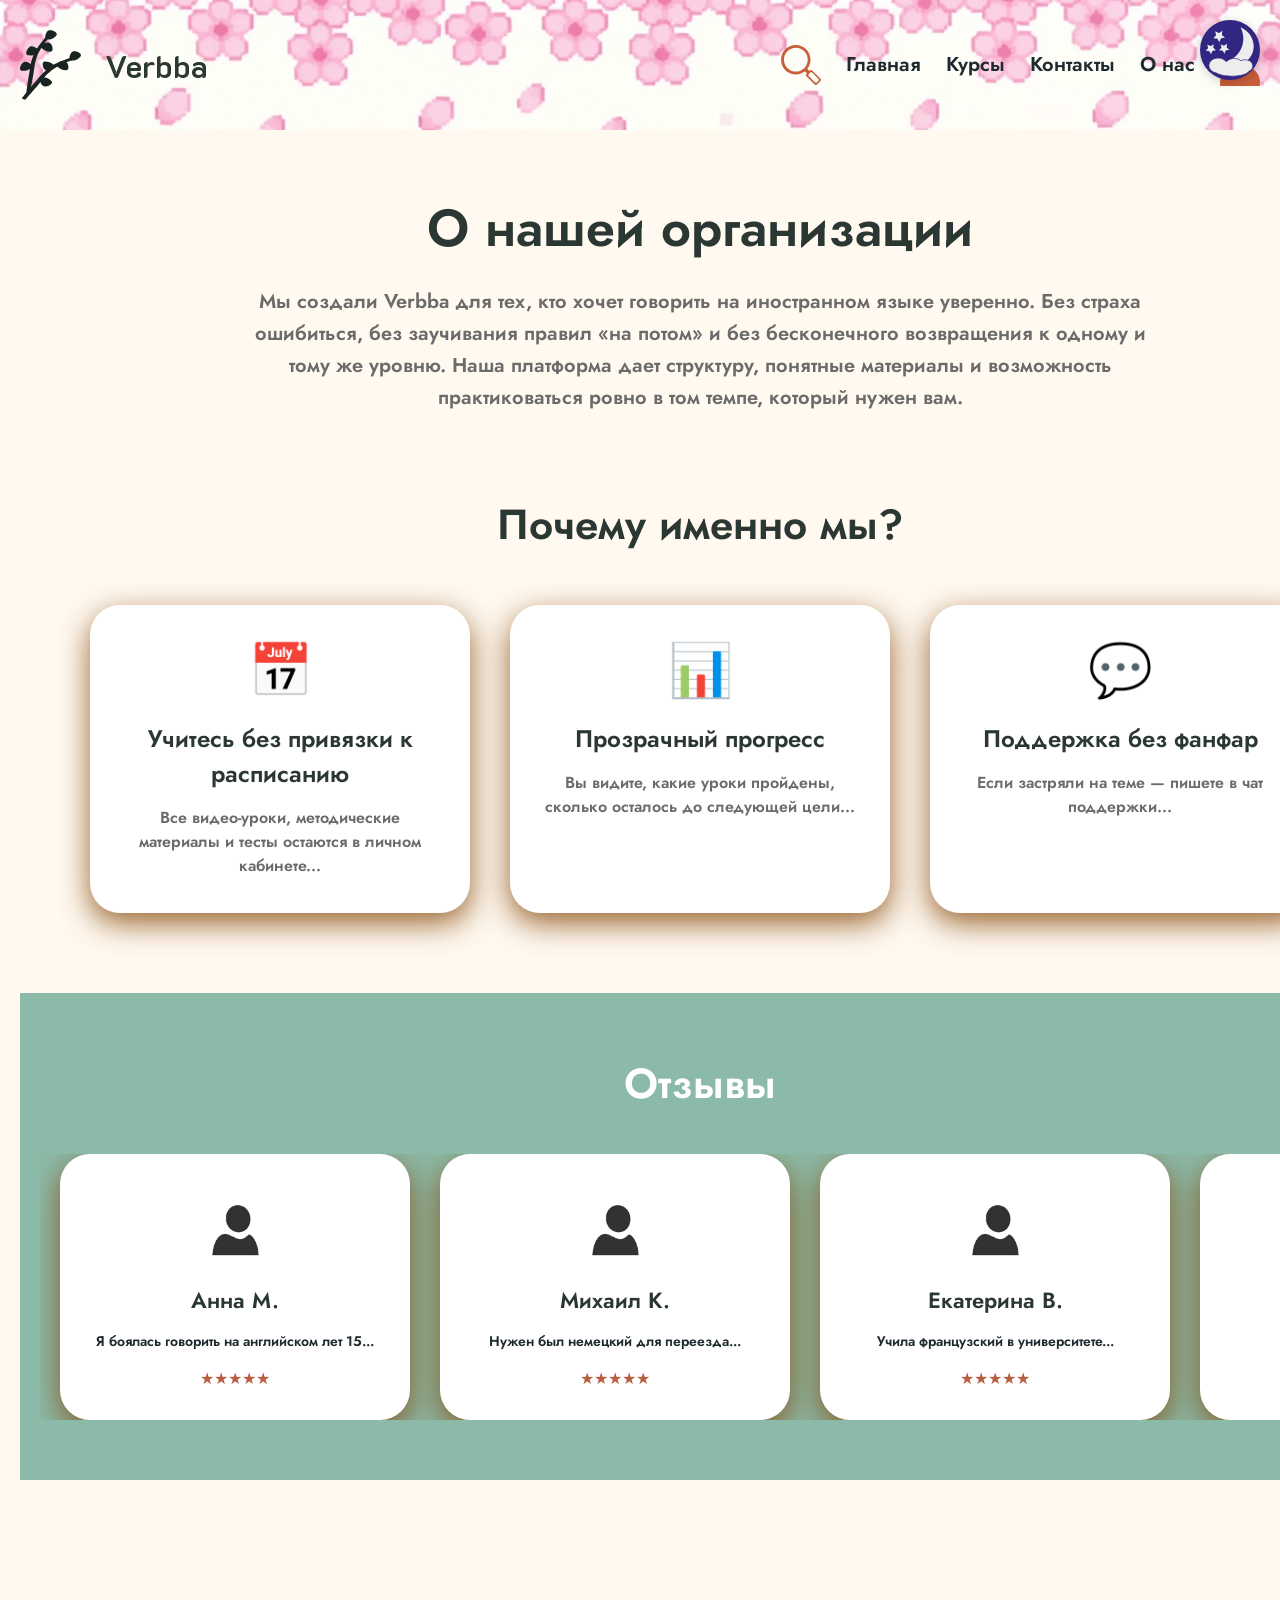
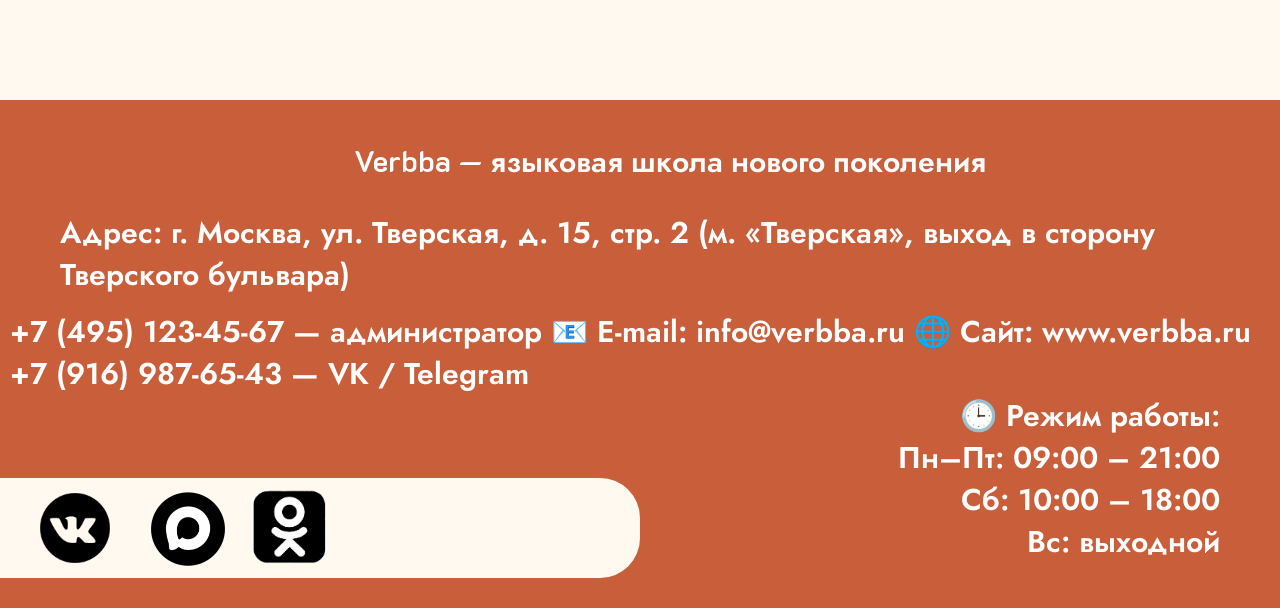
==== commit 1ba8ed14: "Index" ====
--- a/aboutus.html
+++ b/aboutus.html
@@ -5,9 +5,9 @@
     <meta charset="UTF-8">
     <meta name="viewport" content="width=device-width, initial-scale=1.0">
     <link rel="stylesheet" href="light/style.css" media="screen and (min-width: 1025px)">
+    <link id="theme-css" rel="stylesheet" href="light/style.css">
     <link rel="stylesheet" href="light/tablet.css" media="screen and (min-width: 600px) and (max-width: 1024px)">
     <link rel="stylesheet" href="light/mobile.css" media="screen and (max-width: 599px)">
-    <link id="theme-css" rel="stylesheet" href="light/style.css">
     <script src="tema.js"></script>
     <title>Verbba - О нас</title>
 </head>
--- a/light/mobile.css
+++ b/light/mobile.css
@@ -3,821 +3,846 @@
 
 @media (max-width: 767px) {
 
-body {
-  font-size: 16px;
-}
-
-.navv {
-  flex-direction: row;
-  justify-content: space-between;
-  align-items: center;
-  padding: 10px 15px;
-  position: relative;
-}
-
-.leftlogo {
-  margin-top: 0;
-  display: flex;
-  align-items: center;
-  gap: 8px;
-}
-
-.logo2 {
-  width: 35px;
-  height: 35px;
-  background-size: contain;
-  background-repeat: no-repeat;
-}
-
-.name2 {
-  font-size: 16px;
-  font-family: k2d;
-}
-
-/* ===== БУРГЕР-МЕНЮ (с !important для гарантии) ===== */
-.burger-icon {
-  display: flex !important;
-  align-items: center !important;
-  justify-content: center !important;
-  width: 40px !important;
-  height: 40px !important;
-  cursor: pointer !important;
-  z-index: 1002 !important;
-  flex-shrink: 0 !important;
-  background: none !important;
-}
-
-.burger-icon img {
-  width: 70% !important;
-  height: 70% !important;
-  object-fit: contain !important;
-  display: block;
-}
-
-#menuPanel {
-  position: fixed !important;
-  top: 0 !important;
-  right: -100% !important;
-  width: 85% !important;
-  max-width: 300px !important;
-  height: 100vh !important;
-  background-color: #FFF9F0 !important;
-  transition: right 0.3s ease !important;
-  z-index: 1001 !important;
-  padding-top: 70px !important;
-  box-shadow: -5px 0 20px rgba(0,0,0,0.25) !important;
-  overflow-y: auto !important;
-  display: block !important;
-}
-
-#menuPanel.open {
-  right: 0 !important;
-}
-
-#menuPanel ul {
-  list-style: none !important;
-  padding: 0 20px !important;
-  margin: 0 !important;
-}
-
-#menuPanel ul li {
-  margin-bottom: 25px !important;
-}
-
-#menuPanel ul li a {
-  text-decoration: none !important;
-  color: #1E2A2E !important;
-  font-size: 18px !important;
-  font-family: jost !important;
-  display: block !important;
-  text-align: center !important;
-  padding: 8px 0 !important;
-}
-
-/* Скрываем десктопное меню на мобильном */
-.navv-menu,
-.navv-menu2 {
-  display: none !important;
-}
-
-/* ===== ОСТАЛЬНЫЕ СТИЛИ (БЕЗ !important) ===== */
-.lakrica {
-  margin-top: 20px;
-  margin-bottom: 20px;
-  text-align: center;
-}
-
-.lakrica img {
-  width: 50px;
-}
-
-.name1 {
-  font-size: 18px;
-  font-family: k2d;
-}
-
-.hheadeer {
-  width: 100%;
-  margin: 0;
-  padding: 15px 0;
-  border-radius: 25px;
-  box-sizing: border-box;
-}
-
-.g {
-  font-size: 22px;
-  line-height: 1.4;
-  margin-bottom: 15px;
-  font-family: jost;
-  text-align: center;
-}
-
-.poprob {
-  padding: 12px 28px;
-  font-size: 16px;
-  background-color: #B85D3F;
-  color: #EAEAEA;
-  border: none;
-  border-radius: 30px;
-  cursor: pointer;
-  font-family: jost;
-}
-
-.langform {
-  position: relative;
-  width: 100%;
-  max-width: 100%;
-  margin: 20px 0;
-  padding: 20px 15px;
-  border-radius: 25px;
-  background: white;
-  box-shadow: 0 5px 15px rgba(132, 71, 17, 0.884);
-  box-sizing: border-box;
-}
-
-.langform h4 {
-  font-size: 15px;
-  text-align: center;
-  font-family: jost;
-  color: #2B3732;
-}
-
-.langform .subtitle {
-  font-size: 12px;
-  text-align: center;
-  font-family: jost;
-  color: #6B6B6B;
-}
-
-.langrid {
-  margin-left: 0;
-  justify-content: center;
-  gap: 12px;
-  margin-top: 20px;
-  margin-bottom: 20px;
-  display: flex;
-  flex-wrap: wrap;
-}
-
-.checkboxx {
-  font-size: 14px;
-  width: calc(50% - 6px);
-  gap: 8px;
-  display: flex;
-  align-items: center;
-  font-family: jost;
-  color: #1E2A2E;
-}
-
-.checkboxx input {
-  width: 16px;
-  height: 16px;
-  accent-color: #B85D3F;
-}
-
-.next {
-  padding: 12px;
-  font-size: 16px;
-  border-radius: 25px;
-  background-color: #B85D3F;
-  color: #EAEAEA;
-  border: none;
-  width: 100%;
-  cursor: pointer;
-  font-family: jost;
-}
-
-.maraf {
-  margin: 20px 15px;
-  gap: 15px;
-  flex-direction: column;
-  display: flex;
-}
-
-.lefttxt {
-  font-size: 16px;
-  width: 100%;
-  margin-left: 0;
-  text-align: center;
-  font-family: jost;
-}
-
-.h4mar {
-  font-size: 24px;
-  text-align: center;
-  font-family: jost;
-}
-
-.textt {
-  margin-left: 0;
-  text-align: center;
-}
-
-.textt p {
-  font-size: 14px;
-  font-family: jost;
-}
-
-.marafon1 {
-  width: 100%;
-  max-width: 100%;
-  min-height: 200px;
-  margin-top: 0;
-  position: relative;
-  border-radius: 25px;
-  background-color: #FFFFFF;
-  background-image: linear-gradient(to right, rgb(210, 232, 255), rgba(255, 255, 255, 0)), url('../img/flowii.png');
-  background-size: cover;
-  background-position: center;
-}
-
-.marafon2 {
-  display: none;
-}
-
-.marafon-text {
-  max-width: 85%;
-  top: 15px;
-  left: 15px;
-  position: absolute;
-}
-
-.marafon-text p {
-  font-size: 14px;
-  font-family: jost;
-  color: #1E2A2E;
-}
-
-.kartt {
-  font-size: 24px;
-  margin-top: 30px;
-  text-align: center;
-  font-family: jost;
-}
-
-.kartochk {
-  gap: 20px;
-  padding: 0 15px;
-  display: flex;
-  flex-direction: column;
-}
-
-.detikart1, .vzroslkart2 {
-  width: 100%;
-  min-width: auto;
-  padding: 15px;
-  background-color: #FFFFFF;
-  border: 3px solid #1A2421;
-  border-radius: 25px;
-  position: relative;
-}
-
-.deti, .vzrosly {
-  font-size: 22px;
-  font-family: jost;
-  color: #2B3732;
-}
-
-.txtdeti p, .txtvz p {
-  font-size: 14px;
-  font-family: jost;
-  margin-top: 8px;
-}
-
-.price {
-  font-size: 20px;
-  font-weight: bold;
-  font-family: jost;
-  color: #2B3732;
-}
-
-.urok {
-  font-size: 14px;
-  font-family: jost;
-  color: #85ACB9;
-}
-
-.zach {
-  font-size: 14px;
-  text-decoration: line-through;
-  color: #B85D3F;
-  display: block;
-  margin-top: 15px;
-}
-
-.detikart1 button, .vzroslkart2 button {
-  padding: 12px;
-  font-size: 14px;
-  background-color: #1A2421;
-  color: #EAEAEA;
-  border: none;
-  border-radius: 20px;
-  width: 100%;
-  cursor: pointer;
-  margin-top: 12px;
-}
-
-.fott p {
-  font-size: 10px;
-  font-family: jost;
-}
-
-.gift {
-  width: 40px;
-  height: 40px;
-  background-image: url('../img/giftp.png');
-  background-size: contain;
-  background-repeat: no-repeat;
-}
-
-.tittleprep {
-  font-size: 24px;
-  margin-top: 30px;
-  text-align: center;
-  font-family: jost;
-  color: #EAEAEA;
-}
-
-.prepsection {
-  padding: 15px 0 15px 10px;
-  overflow-x: auto;
-  background-color: #2B3732;
-}
-
-.prepsection-track {
-  display: flex;
-  gap: 12px;
-  width: fit-content;
-}
-
-.prepkard {
-  width: 260px;
-  background-color: #FFFFFF;
-  border-radius: 25px;
-  padding: 0 12px 12px 12px;
-  flex-shrink: 0;
-}
-
-.prepname {
-  font-size: 14px;
-  font-family: jost;
-  color: #2B3732;
-}
-
-.prepnote {
-  font-size: 11px;
-  font-family: jost;
-  color: #6B6B6B;
-}
-
-.preprating {
-  font-size: 12px;
-  font-family: jost;
-  color: #B85D3F;
-  background-color: #FFF9F0;
-  display: inline-block;
-  padding: 4px 10px;
-  border-radius: 20px;
-}
-
-footer {
-  height: auto;
-  padding: 20px 15px;
-  background-color: #C95E3A;
-}
-
-footer .titlefoot {
-  font-size: 16px;
-  margin-bottom: 10px;
-  font-family: k2d;
-  text-align: center;
-  color: #EAEAEA;
-}
-
-.footer-content p {
-  font-size: 11px;
-  margin-bottom: 6px;
-  font-family: jost;
-  color: #EAEAEA;
-}
-
-.lenta {
-  width: 95%;
-  height: auto;
-  padding: 8px 12px;
-  flex-wrap: wrap;
-  background-color: #FFF9F0;
-  margin-top: 15px;
-  display: flex;
-  align-items: center;
-  gap: 10px;
-  border-radius: 0 20px 20px 0;
-}
-
-.VK {
-  width: 35px;
-  height: 35px;
-  background-image: url('../img/VK.png');
-  background-size: contain;
-  background-repeat: no-repeat;
-}
-
-.Max {
-  width: 28px;
-  height: 28px;
-  background-image: url('../img/icon-max-bl.png');
-  background-size: contain;
-  background-repeat: no-repeat;
-}
-
-.odnokl {
-  width: 32px;
-  height: 32px;
-  background-image: url('../img/odnokl.png');
-  background-size: contain;
-  background-repeat: no-repeat;
-}
-
-.rejim {
-  text-align: left;
-  margin-right: 0;
-}
-
-.adress, .info {
-  margin-top: 8px;
-}
-
-.floating-theme-icon {
-  position: fixed;
-  bottom: 20px;
-  right: 20px;
-  width: 50px;
-  height: 50px;
-  cursor: pointer;
-  z-index: 9999;
-}
-
-.header2 {
-  padding: 15px;
-  width: 100%;
-  background: linear-gradient(135deg, rgba(67,33,22,0.85), rgba(67,33,22,0.85)), url('../img/landishy.jpeg');
-  background-size: cover;
-}
-
-.header2 .navv2 {
-  display: flex;
-  justify-content: space-between;
-  align-items: center;
-}
-
-.header2 .logo2 {
-  width: 40px;
-  height: 40px;
-}
-
-.header2 .name2 {
-  font-size: 18px;
-}
-
-.navv-menu2 ul {
-  gap: 8px;
-  flex-wrap: wrap;
-  display: flex;
-  list-style: none;
-}
-
-.navv-menu2 ul li a {
-  font-size: 11px;
-  text-decoration: none;
-  color: #EAEAEA;
-  font-family: jost;
-}
-
-.coursses {
-  margin: 30px 15px;
-}
-
-.tittlecours {
-  font-size: 22px;
-  font-family: jost;
-  color: #2B3732;
-}
-
-.courssub {
-  font-size: 14px;
-  font-family: jost;
-  color: #6B6B6B;
-}
-
-.cursk {
-  flex-direction: column;
-  gap: 20px;
-  display: flex;
-}
-
-.karddcore {
-  min-width: auto;
-  min-height: auto;
-  padding: 20px;
-  border-radius: 25px;
-  position: relative;
-  background-size: cover;
-  box-shadow: 0 10px 30px rgba(67,33,22,0.84);
-}
-
-.langcore {
-  font-size: 22px;
-  font-family: jost;
-  color: #EAEAEA;
-}
-
-.lvlcore {
-  font-size: 18px;
-  font-family: jost;
-  color: #B85D3F;
-}
-
-.notecore p {
-  font-size: 13px;
-  font-family: jost;
-  color: #EAEAEA;
-}
-
-.intprice {
-  font-size: 20px;
-  font-weight: bold;
-  font-family: jost;
-  color: #EAEAEA;
-}
-
-.droburok {
-  font-size: 14px;
-  font-family: jost;
-  color: #6B6B6B;
-}
-
-.zapissbtn {
-  position: static;
-  width: 100%;
-  padding: 12px;
-  font-size: 16px;
-  margin-top: 15px;
-  background-color: #B85D3F;
-  color: #EAEAEA;
-  border: none;
-  border-radius: 40px;
-  cursor: pointer;
-}
-
-.chinaas {
-  padding: 20px 15px;
-  background: linear-gradient(135deg, #1A2421 0%, #2B3732 100%);
-}
-
-.tittlechina {
-  font-size: 22px;
-  font-family: jost;
-  color: #EAEAEA;
-}
-
-.whynote {
-  font-size: 15px;
-  font-family: jost;
-  color: #EAEAEA;
-}
-
-.chiness {
-  flex-direction: column;
-  gap: 20px;
-  display: flex;
-}
-
-.aboutpage {
-  margin: 30px 15px;
-}
-
-.tittleabout {
-  font-size: 28px;
-  font-family: jost;
-  color: #2B3732;
-}
-
-.aboutsub {
-  font-size: 15px;
-  font-family: jost;
-  color: #6B6B6B;
-}
-
-.tittlewhy {
-  font-size: 24px;
-  margin-bottom: 25px;
-  font-family: jost;
-  color: #2B3732;
-  text-align: center;
-}
-
-.prosss {
-  gap: 15px;
-  flex-direction: column;
-  display: flex;
-}
-
-.proscard {
-  min-width: auto;
-  padding: 20px;
-  background-color: #FFFFFF;
-  border-radius: 30px;
-  text-align: center;
-}
-
-.prostittle {
-  font-size: 18px;
-  font-family: jost;
-  color: #2B3732;
-}
-
-.kardtxt {
-  font-size: 13px;
-  font-family: jost;
-  color: #6B6B6B;
-}
-
-.scrollotsuvy {
-  padding: 30px 10px;
-  background-color: #1A2421;
-  margin: 30px 0;
-}
-
-.tittleotsuvy {
-  font-size: 24px;
-  font-family: jost;
-  color: #EAEAEA;
-  text-align: center;
-}
-
-.contscroll {
-  overflow-x: auto;
-}
-
-.conttrakt {
-  display: flex;
-  gap: 15px;
-  width: fit-content;
-}
-
-.kardots {
-  width: 270px;
-  padding: 20px;
-  background-color: #FFFFFF;
-  border-radius: 30px;
-  flex-shrink: 0;
-}
-
-.otsname h3 {
-  font-size: 18px;
-  font-family: jost;
-  color: #2B3732;
-}
-
-.txtots {
-  font-size: 12px;
-  font-family: jost;
-  color: #1E2A2E;
-}
-
-.contactpage {
-  padding: 30px 0 0;
-}
-
-.contactboxx {
-  flex-direction: column;
-  gap: 30px;
-  padding: 0 15px;
-  display: flex;
-}
-
-.conttittle {
-  font-size: 28px;
-  font-family: jost;
-  color: #2B3732;
-}
-
-.contsub {
-  font-size: 14px;
-  font-family: jost;
-  color: #6B6B6B;
-}
-
-.infoval {
-  font-size: 14px;
-  font-family: jost;
-  color: #1E2A2E;
-}
-
-.contactform {
-  padding: 25px;
-  background-color: #FFFFFF;
-  border-radius: 30px;
-}
-
-.formtittle {
-  font-size: 22px;
-  font-family: jost;
-  color: #2B3732;
-}
-
-.forminput, .formtxtt {
-  width: 100%;
-  padding: 12px;
-  margin-bottom: 15px;
-  border: 1px solid #E0D6C8;
-  border-radius: 20px;
-  background-color: #FFF9F0;
-  font-family: jost;
-}
-
-.formbtn {
-  background-color: #B85D3F;
-  color: #EAEAEA;
-  border: none;
-  padding: 12px;
-  border-radius: 40px;
-  width: 100%;
-  cursor: pointer;
-  font-family: jost;
-}
-
-.person {
-  padding: 30px 15px;
-}
-
-.forms-container {
-  display: flex;
-  flex-direction: column;
-  gap: 25px;
-}
-
-.logcard, .regcard {
-  padding: 25px;
-  background-color: #FFFFFF;
-  border-radius: 30px;
-}
-
-.tittlecardlog, .tittlecardreg {
-  font-size: 24px;
-  font-family: jost;
-  color: #2B3732;
-  text-align: center;
-}
-
-.loginput, .reginput {
-  width: 100%;
-  padding: 10px;
-  margin-top: 5px;
-  border: 1px solid #E0D6C8;
-  border-radius: 20px;
-  background-color: #FFF9F0;
-  font-family: jost;
-}
-
-.submitlog, .submitreg {
-  padding: 10px;
-  font-size: 14px;
-  background-color: #B85D3F;
-  color: #EAEAEA;
-  border: none;
-  border-radius: 40px;
-  width: 100%;
-  cursor: pointer;
-  margin-top: 10px;
-}
-
-.navv-menu img,
-.navv-menu2 img {
-  width: 30px;
-  height: auto;
-  display: block;
-  object-fit: contain;
-}
-
-} /* Закрывающая скобка @media */+    body {
+        font-size: 16px;
+    }
+
+    .navv {
+        flex-direction: row;
+        justify-content: space-between;
+        align-items: center;
+        padding: 10px 15px;
+        position: relative;
+    }
+
+    .logo {
+        width: 70px;
+        height: 90px;
+    }
+
+    .leftlogo {
+        margin-top: 0;
+        margin-left: 2px;
+        display: flex;
+        align-items: center;
+        gap: 4px;
+    }
+
+    .logo2 {
+        width: 50px;
+        height: 50px;
+        background-size: contain;
+        background-repeat: no-repeat;
+    }
+
+    .name2 {
+        font-size: 20px;
+        font-family: k2d;
+    }
+
+    /* ===== БУРГЕР-МЕНЮ (с !important для гарантии) ===== */
+    .burger-icon {
+        display: flex !important;
+        align-items: center !important;
+        justify-content: center !important;
+        width: 40px !important;
+        height: 40px !important;
+        cursor: pointer !important;
+        z-index: 1002 !important;
+        flex-shrink: 0 !important;
+        background: none !important;
+    }
+
+    .burger-icon img {
+        width: 70% !important;
+        height: 70% !important;
+        object-fit: contain !important;
+        display: block;
+    }
+
+    #menuPanel {
+        position: fixed !important;
+        top: 0 !important;
+        right: -100% !important;
+        width: 60% !important;
+        max-width: 300px !important;
+        height: 100vh !important;
+        background-color: #FFF9F0 !important;
+        transition: right 0.3s ease !important;
+        z-index: 1001 !important;
+        padding-top: 70px !important;
+        box-shadow: -5px 0 20px rgba(0, 0, 0, 0.25) !important;
+        overflow-y: auto !important;
+        display: block !important;
+        left: auto !important;
+        transform: none !important;
+        visibility: visible !important;
+        opacity: 1 !important;
+    }
+
+    #menuPanel.open {
+        right: 0 !important;
+    }
+
+    #menuPanel ul {
+        list-style: none;
+        padding: 0 20px;
+        margin: 0;
+    }
+
+    #menuPanel ul li {
+        margin-bottom: 25px;
+    }
+
+    #menuPanel ul li a {
+        text-decoration: none;
+        color: #1E2A2E;
+        font-size: 18px;
+        font-family: jost;
+        display: block;
+        text-align: center;
+        padding: 8px 0;
+    }
+
+    /* Скрываем десктопное меню на мобильном */
+    .navv-menu,
+    .navv-menu2 {
+        display: none !important;
+    }
+
+    /* ===== ОСТАЛЬНЫЕ СТИЛИ (БЕЗ !important) ===== */
+    .lakrica {
+        margin-top: 20px;
+        margin-bottom: 20px;
+        text-align: center;
+    }
+
+    .lakrica img {
+        width: 30px;
+    }
+
+    .name1 {
+        font-size: 18px;
+        font-family: k2d;
+    }
+
+    .hheadeer {
+        width: 100%;
+        height: 600px;
+        margin: 0;
+        padding: 15px 0;
+        border-radius: 25px;
+        box-sizing: border-box;
+    }
+
+    .centcont {
+        margin-top: 10px;
+    }
+
+    .g {
+        font-size: 18px;
+        line-height: 1.4;
+        font-family: jost;
+        text-align: center;
+    }
+
+    .poprob {
+        padding: 8px 28px;
+        font-size: 16px;
+        background-color: #B85D3F;
+        color: #EAEAEA;
+        border: none;
+        border-radius: 30px;
+        cursor: pointer;
+        font-family: jost;
+    }
+
+    .langform {
+        position: relative;
+        width: 300px;
+        max-width: 100%;
+        margin: 110px 30px;
+        border-radius: 25px;
+        background: white;
+        box-shadow: 0 5px 15px rgba(132, 71, 17, 0.884);
+    }
+
+    .langform h4 {
+        margin-right: 30px;
+        font-size: 15px;
+        text-align: center;
+        font-family: jost;
+        color: #2B3732;
+    }
+
+    .langform .subtitle {
+        font-size: 10px;
+        text-align: center;
+        font-family: jost;
+        color: #6B6B6B;
+    }
+
+    .langrid {
+        margin-right: 50px;
+        justify-content: center;
+        gap: 12px;
+        margin-top: 20px;
+        margin-bottom: 20px;
+        display: flex;
+        flex-wrap: wrap;
+    }
+    .checkboxx {
+        font-size: 14px;
+        width: calc(50% - 6px);
+        gap: 8px;
+        display: flex;
+        align-items: center;
+        font-family: jost;
+        color: #1E2A2E;
+    }
+
+    .checkboxx input {
+        width: 16px;
+        height: 16px;
+        accent-color: #B85D3F;
+    }
+
+    .next {
+        padding: 12px;
+        font-size: 16px;
+        border-radius: 25px;
+        background-color: #B85D3F;
+        color: #EAEAEA;
+        border: none;
+        width: 100%;
+        cursor: pointer;
+        font-family: jost;
+    }
+
+    .maraf {
+        margin: 0px 5px;
+        gap: 15px;
+        flex-direction: column;
+        display: flex;
+    }
+
+    .lefttxt {
+        font-size: 16px;
+        width: 100%;
+        margin: 60px 5px;
+        margin-left: 0;
+        text-align: center;
+        font-family: jost;
+    }
+
+    .h4mar {
+        font-size: 24px;
+        text-align: center;
+        font-family: jost;
+    }
+
+    .textt {
+        margin-left: 15%;
+        text-align: left;
+    }
+
+    .textt p {
+        font-size: 14px;
+        font-family: jost;
+    }
+
+    .marafon1 {
+        width: 100%;
+        max-width: 100%;
+        min-height: 100px;
+        margin-top: 0;
+        position: relative;
+        border-radius: 25px;
+        background-color: #FFFFFF;
+        background-image: url('../img/flowii.png');
+        background-size: cover;
+        background-position: center;
+    }
+
+    .marafon2 {
+        display: none;
+    }
+
+    .marafon-text {
+        
+        max-width: 85%;
+        top: 15px;
+        left: 15px;
+        position: absolute;
+    }
+
+    .marafon-text p {
+        text-align: center;
+        font-size: 18px;
+        font-family: jost;
+        color: #1E2A2E;
+    }
+
+    .kartt {
+        font-size: 24px;
+        margin-top: 80px;
+        text-align: center;
+        font-family: jost;
+    }
+
+    .kartochk {
+        padding: 0 30px;
+        margin-top: 20px;
+        gap: 20px;
+        display: flex;
+        flex-direction: column;
+    }
+
+    .detikart1,
+    .vzroslkart2 {
+        width: 100%;
+        min-width: auto;
+        height: 350px;
+        padding: 15px;
+        background-color: #FFFFFF;
+        border-radius: 25px;
+        position: relative;
+    }
+
+    .deti,
+    .vzrosly {
+        font-size: 22px;
+        font-family: jost;
+        color: #2B3732;
+    }
+
+    .txtdeti p,
+    .txtvz p {
+        font-size: 14px;
+        font-family: jost;
+        margin-top: 8px;
+    }
+
+    .price {
+        font-size: 20px;
+        font-weight: bold;
+        font-family: jost;
+        color: #2B3732;
+    }
+
+    .urok {
+        font-size: 14px;
+        font-family: jost;
+        color: #85ACB9;
+    }
+
+    .zach {
+        font-size: 14px;
+        text-decoration: line-through;
+        font-family: jost;
+        color: #B85D3F;
+        display: block;
+        margin-top: 15px;
+    }
+
+    .detikart1 button,
+    .vzroslkart2 button {
+        padding: 12px;
+        font-size: 14px;
+        background-color: #8CBAA8;
+        color: #FFF9F0;
+        border: none;
+        border-radius: 20px;
+        width: 100%;
+        cursor: pointer;
+        margin-top: 12px;
+    }
+
+    .fott p {
+        font-size: 14px;
+        font-family: jost;
+    }
+
+    .gift {
+        width: 40px;
+        height: 40px;
+        background-image: url('../img/giftt.png');
+        background-size: contain;
+        background-repeat: no-repeat;
+    }
+
+    .tittleprep {
+        font-size: 24px;
+        margin-top: 60px;
+        text-align: center;
+        font-family: jost;
+        color: #1E2A2E;
+    }
+
+    .prepsection {
+        margin-top: 35px;
+        overflow-x: auto;
+        background-color: #2B3732;
+    }
+
+    .prepsection-track {
+        display: flex;
+        gap: 12px;
+        width: fit-content;
+    }
+
+    .prepkard {
+        width: 260px;
+        background-color: #FFFFFF;
+        border-radius: 25px;
+        padding: 0 12px 12px 12px;
+        flex-shrink: 0;
+    }
+
+    .prepname {
+        font-size: 18px;
+        font-family: jost;
+        color: #2B3732;
+    }
+
+    .prepnote {
+        font-size: 14px;
+        font-family: jost;
+        color: #6B6B6B;
+    }
+
+    .preprating {
+        font-size: 15px;
+        font-family: jost;
+        color: #B85D3F;
+        background-color: #FFF9F0;
+        display: inline-block;
+        padding: 4px 10px;
+        border-radius: 20px;
+    }
+
+    footer {
+        height: 500px;
+        background-color: #C95E3A;
+    }
+
+    .titlefoot {
+        font-size: 20px;
+        margin-bottom: 10px;
+        font-family: k2d;
+        text-align: center;
+        color: #EAEAEA;
+    }
+
+    .footer-content p {
+        font-size: 16px;
+        margin-bottom: 6px;
+        font-family: jost;
+        color: #EAEAEA;
+    }
+
+    .lenta {
+        width: 60%;
+        height: auto;
+        padding: 0px 5px;
+        flex-wrap: wrap;
+        background-color: #FFF9F0;
+        margin-top: 15px;
+        display: flex;
+        align-items: center;
+        gap: 10px;
+        border-radius: 0 20px 20px 0;
+    }
+
+    .VK {
+        width: 55px;
+        height: 55px;
+        background-image: url('../img/VK.png');
+        background-size: contain;
+        background-repeat: no-repeat;
+    }
+
+    .Max {
+        width: 38px;
+        height: 38px;
+        background-image: url('../img/icon-max-bl.png');
+        background-size: contain;
+        background-repeat: no-repeat;
+    }
+
+    .odnokl {
+        width: 42px;
+        height: 42px;
+        background-image: url('../img/odnokl.png');
+        background-size: contain;
+        background-repeat: no-repeat;
+    }
+
+    .rejim {
+        text-align: left;
+        margin-right: 0;
+    }
+
+    .adress,
+    .info {
+        margin-top: 8px;
+    }
+
+    .floating-theme-icon {
+        position: fixed;
+        bottom: 20px;
+        right: 20px;
+        width: 50px;
+        height: 50px;
+        cursor: pointer;
+        z-index: 9999;
+    }
+
+    .header2 {
+        padding: 15px;
+        width: 100%;
+        background: linear-gradient(135deg, rgba(67, 33, 22, 0.85), rgba(67, 33, 22, 0.85)), url('../img/landishy.jpeg');
+        background-size: cover;
+    }
+
+    .header2 .navv2 {
+        display: flex;
+        justify-content: space-between;
+        align-items: center;
+    }
+
+    .header2 .logo2 {
+        width: 40px;
+        height: 40px;
+    }
+
+    .header2 .name2 {
+        font-size: 18px;
+    }
+
+    .navv-menu2 ul {
+        gap: 8px;
+        flex-wrap: wrap;
+        display: flex;
+        list-style: none;
+    }
+
+    .navv-menu2 ul li a {
+        font-size: 11px;
+        text-decoration: none;
+        color: #EAEAEA;
+        font-family: jost;
+    }
+
+    .coursses {
+        margin: 30px 15px;
+    }
+
+    .tittlecours {
+        font-size: 22px;
+        font-family: jost;
+        color: #2B3732;
+    }
+
+    .courssub {
+        font-size: 14px;
+        font-family: jost;
+        color: #6B6B6B;
+    }
+
+    .cursk {
+        flex-direction: column;
+        gap: 20px;
+        display: flex;
+    }
+
+    .karddcore {
+        min-width: auto;
+        min-height: auto;
+        padding: 20px;
+        border-radius: 25px;
+        position: relative;
+        background-size: cover;
+        box-shadow: 0 10px 30px rgba(67, 33, 22, 0.84);
+    }
+
+    .langcore {
+        font-size: 22px;
+        font-family: jost;
+        color: #EAEAEA;
+    }
+
+    .lvlcore {
+        font-size: 18px;
+        font-family: jost;
+        color: #B85D3F;
+    }
+
+    .notecore p {
+        font-size: 13px;
+        font-family: jost;
+        color: #EAEAEA;
+    }
+
+    .intprice {
+        font-size: 20px;
+        font-weight: bold;
+        font-family: jost;
+        color: #EAEAEA;
+    }
+
+    .droburok {
+        font-size: 14px;
+        font-family: jost;
+        color: #6B6B6B;
+    }
+
+    .zapissbtn {
+        position: static;
+        width: 100%;
+        padding: 12px;
+        font-size: 16px;
+        margin-top: 15px;
+        background-color: #B85D3F;
+        color: #EAEAEA;
+        border: none;
+        border-radius: 40px;
+        cursor: pointer;
+    }
+
+    .chinaas {
+        padding: 20px 15px;
+        background: linear-gradient(135deg, #1A2421 0%, #2B3732 100%);
+    }
+
+    .tittlechina {
+        font-size: 22px;
+        font-family: jost;
+        color: #EAEAEA;
+    }
+
+    .whynote {
+        font-size: 15px;
+        font-family: jost;
+        color: #EAEAEA;
+    }
+
+    .chiness {
+        flex-direction: column;
+        gap: 20px;
+        display: flex;
+    }
+
+    .aboutpage {
+        margin: 30px 15px;
+    }
+
+    .tittleabout {
+        font-size: 28px;
+        font-family: jost;
+        color: #2B3732;
+    }
+
+    .aboutsub {
+        font-size: 15px;
+        font-family: jost;
+        color: #6B6B6B;
+    }
+
+    .tittlewhy {
+        font-size: 24px;
+        margin-bottom: 25px;
+        font-family: jost;
+        color: #2B3732;
+        text-align: center;
+    }
+
+    .prosss {
+        gap: 15px;
+        flex-direction: column;
+        display: flex;
+    }
+
+    .proscard {
+        min-width: auto;
+        padding: 20px;
+        background-color: #FFFFFF;
+        border-radius: 30px;
+        text-align: center;
+    }
+
+    .prostittle {
+        font-size: 18px;
+        font-family: jost;
+        color: #2B3732;
+    }
+
+    .kardtxt {
+        font-size: 13px;
+        font-family: jost;
+        color: #6B6B6B;
+    }
+
+    .scrollotsuvy {
+        padding: 30px 10px;
+        background-color: #1A2421;
+        margin: 30px 0;
+    }
+
+    .tittleotsuvy {
+        font-size: 24px;
+        font-family: jost;
+        color: #EAEAEA;
+        text-align: center;
+    }
+
+    .contscroll {
+        overflow-x: auto;
+    }
+
+    .conttrakt {
+        display: flex;
+        gap: 15px;
+        width: fit-content;
+    }
+
+    .kardots {
+        width: 270px;
+        padding: 20px;
+        background-color: #FFFFFF;
+        border-radius: 30px;
+        flex-shrink: 0;
+    }
+
+    .otsname h3 {
+        font-size: 18px;
+        font-family: jost;
+        color: #2B3732;
+    }
+
+    .txtots {
+        font-size: 12px;
+        font-family: jost;
+        color: #1E2A2E;
+    }
+
+    .contactpage {
+        padding: 30px 0 0;
+    }
+
+    .contactboxx {
+        flex-direction: column;
+        gap: 30px;
+        padding: 0 15px;
+        display: flex;
+    }
+
+    .conttittle {
+        font-size: 28px;
+        font-family: jost;
+        color: #2B3732;
+    }
+
+    .contsub {
+        font-size: 14px;
+        font-family: jost;
+        color: #6B6B6B;
+    }
+
+    .infoval {
+        font-size: 14px;
+        font-family: jost;
+        color: #1E2A2E;
+    }
+
+    .contactform {
+        padding: 25px;
+        background-color: #FFFFFF;
+        border-radius: 30px;
+    }
+
+    .formtittle {
+        font-size: 22px;
+        font-family: jost;
+        color: #2B3732;
+    }
+
+    .forminput,
+    .formtxtt {
+        width: 100%;
+        padding: 12px;
+        margin-bottom: 15px;
+        border: 1px solid #E0D6C8;
+        border-radius: 20px;
+        background-color: #FFF9F0;
+        font-family: jost;
+    }
+
+    .formbtn {
+        background-color: #B85D3F;
+        color: #EAEAEA;
+        border: none;
+        padding: 12px;
+        border-radius: 40px;
+        width: 100%;
+        cursor: pointer;
+        font-family: jost;
+    }
+
+    .person {
+        padding: 30px 15px;
+    }
+
+    .forms-container {
+        display: flex;
+        flex-direction: column;
+        gap: 25px;
+    }
+
+    .logcard,
+    .regcard {
+        padding: 25px;
+        background-color: #FFFFFF;
+        border-radius: 30px;
+    }
+
+    .tittlecardlog,
+    .tittlecardreg {
+        font-size: 24px;
+        font-family: jost;
+        color: #2B3732;
+        text-align: center;
+    }
+
+    .loginput,
+    .reginput {
+        width: 100%;
+        padding: 10px;
+        margin-top: 5px;
+        border: 1px solid #E0D6C8;
+        border-radius: 20px;
+        background-color: #FFF9F0;
+        font-family: jost;
+    }
+
+    .submitlog,
+    .submitreg {
+        padding: 10px;
+        font-size: 14px;
+        background-color: #B85D3F;
+        color: #EAEAEA;
+        border: none;
+        border-radius: 40px;
+        width: 100%;
+        cursor: pointer;
+        margin-top: 10px;
+    }
+
+    .navv-menu img,
+    .navv-menu2 img {
+        width: 30px;
+        height: auto;
+        display: block;
+        object-fit: contain;
+    }
+}
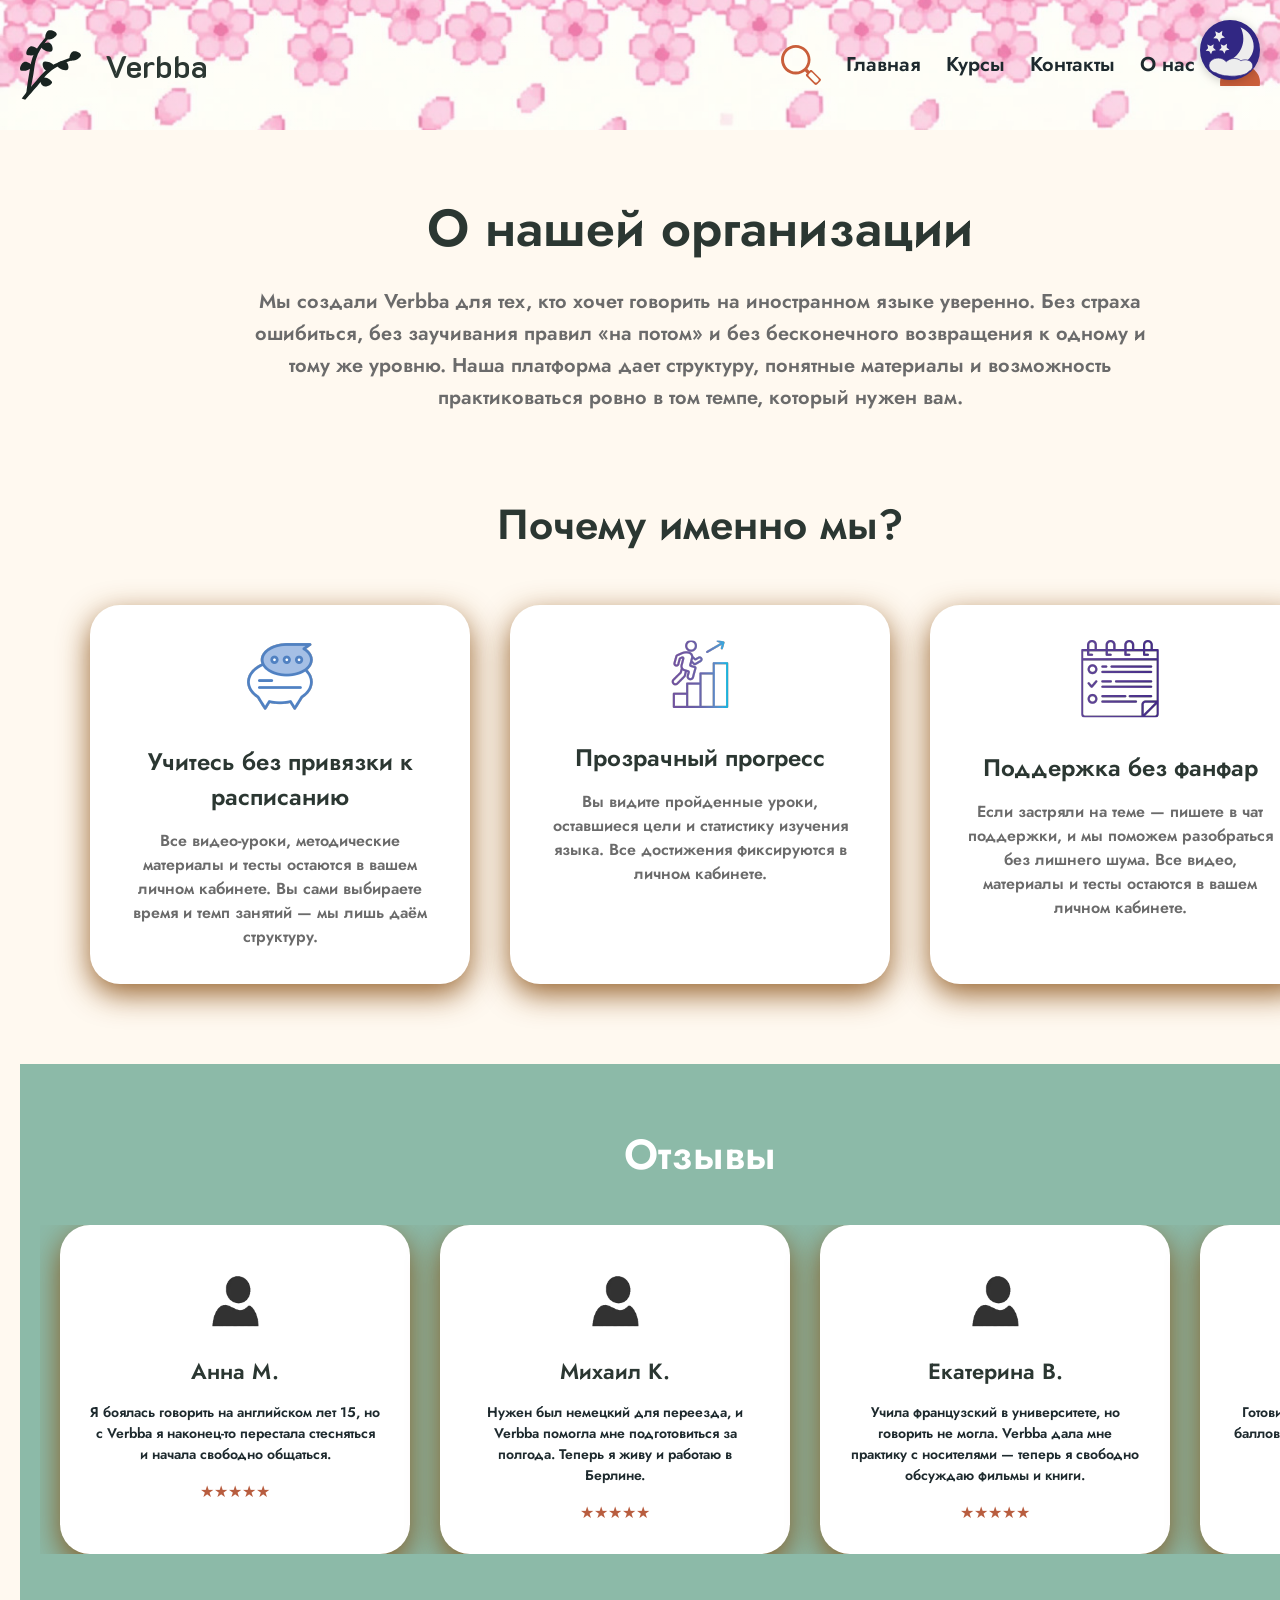
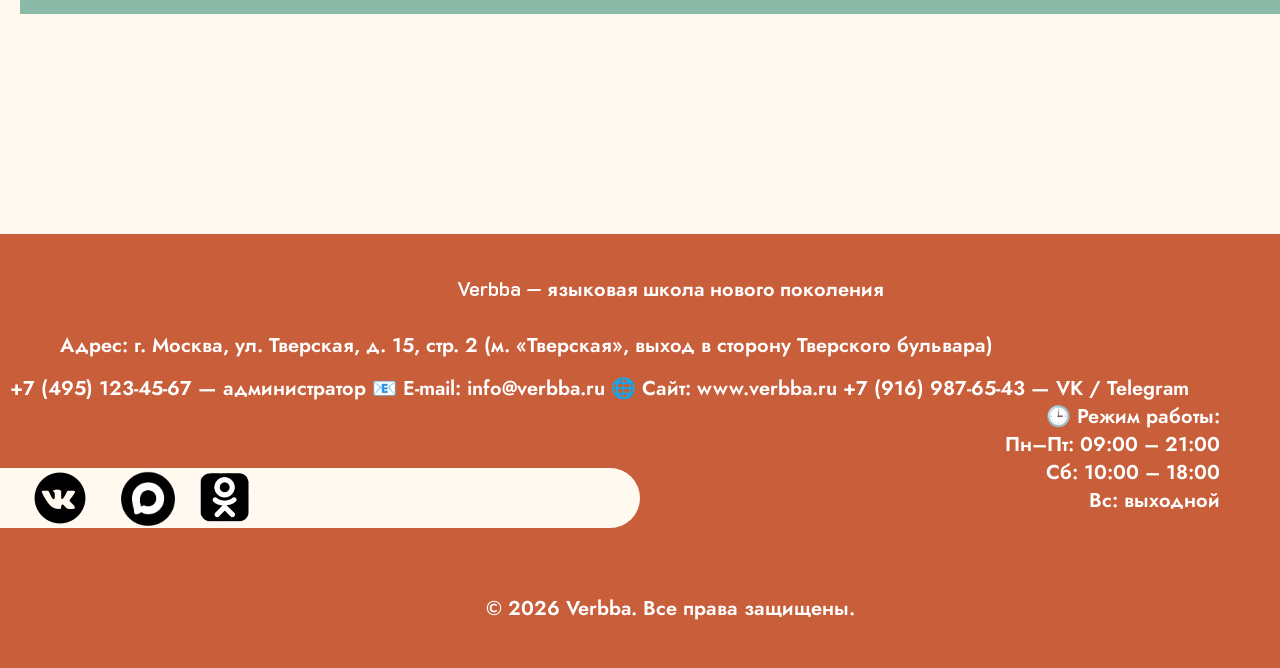
==== commit f66e2999: "Kursovaya" ====
--- a/aboutus.html
+++ b/aboutus.html
@@ -6,44 +6,46 @@
     <meta name="viewport" content="width=device-width, initial-scale=1.0">
     <link rel="stylesheet" href="light/style.css" media="screen and (min-width: 1025px)">
     <link id="theme-css" rel="stylesheet" href="light/style.css">
-    <link rel="stylesheet" href="light/tablet.css" media="screen and (min-width: 600px) and (max-width: 1024px)">
-    <link rel="stylesheet" href="light/mobile.css" media="screen and (max-width: 599px)">
+    <link id="tablet-css" rel="stylesheet" href="light/tablet.css"
+        media="screen and (min-width: 600px) and (max-width: 1024px)">
+    <link id="mobile-css" rel="stylesheet" href="light/mobile.css" media="screen and (max-width: 599px)">
     <script src="tema.js"></script>
+    <link rel="icon" type="image/png" href="img/icon0.jpg">
     <title>Verbba - О нас</title>
 </head>
 
 <body>
     <img id="themeToggle" class="floating-theme-icon" src="img/vkltemn.svg" alt="Тема">
-    
+
     <div class="header2">
         <div class="navv2">
-    <div class="leftlogo2">
-        <div class="logo2"></div>
-        <h2 class="name2">Verbba</h2>
-    </div>
-    <div class="burger-icon" id="burgerIcon">
-        <img src="img/burger.svg" alt="Меню">
-    </div>
-    <div class="navv-menu2">
-        <ul>
-            <li><a href="#"><img src="img/searchh.svg"></a></li>
-            <li><a href="index.html">Главная</a></li>
-            <li><a href="courses.html">Курсы</a></li>
-            <li><a href="contact.html">Контакты</a></li>
-            <li><a href="aboutus.html">О нас</a></li>
-            <li><a href="person.html"><img src="img/usver.svg"></a></li>
-        </ul>
-    </div>
-    <div id="menuPanel">
-        <ul>
-            <li><a href="index.html">Главная</a></li>
-            <li><a href="courses.html">Курсы</a></li>
-            <li><a href="contact.html">Контакты</a></li>
-            <li><a href="aboutus.html">О нас</a></li>
-            <li><a href="person.html">Личный кабинет</a></li>
-        </ul>
-    </div>
-</div>
+            <div class="leftlogo2">
+                <div class="logo2"></div>
+                <h2 class="name2">Verbba</h2>
+            </div>
+            <div class="burger-icon" id="burgerIcon">
+                <img src="img/burger.svg" alt="Меню">
+            </div>
+            <div class="navv-menu2">
+                <ul>
+                    <li><a href="#"><img src="img/searchh.svg"></a></li>
+                    <li><a href="index.html">Главная</a></li>
+                    <li><a href="courses.html">Курсы</a></li>
+                    <li><a href="contact.html">Контакты</a></li>
+                    <li><a href="aboutus.html">О нас</a></li>
+                    <li><a href="person.html"><img src="img/usver.svg"></a></li>
+                </ul>
+            </div>
+            <div id="menuPanel">
+                <ul>
+                    <li><a href="index.html">Главная</a></li>
+                    <li><a href="courses.html">Курсы</a></li>
+                    <li><a href="contact.html">Контакты</a></li>
+                    <li><a href="aboutus.html">О нас</a></li>
+                    <li><a href="person.html">Личный кабинет</a></li>
+                </ul>
+            </div>
+        </div>
     </div>
 
     <main class="aboutpage">
@@ -51,38 +53,42 @@
         <div class="aboutblock1">
             <h1 class="tittleabout">О нашей организации</h1>
             <p class="aboutsub">Мы создали Verbba для тех, кто хочет говорить на иностранном языке уверенно.
-                 Без страха ошибиться, без заучивания правил «на потом» и без бесконечного возвращения к одному и тому же уровню. Наша платформа дает структуру, понятные материалы и возможность практиковаться ровно в том темпе, который нужен вам.</p>
+                Без страха ошибиться, без заучивания правил «на потом» и без бесконечного возвращения к одному и тому же
+                уровню. Наша платформа дает структуру, понятные материалы и возможность практиковаться ровно в том
+                темпе, который нужен вам.</p>
         </div>
-
         <!-- Преимущества -->
-        <div class="whysec">
-            <h2 class="tittlewhy">Почему именно мы?</h2>
-            <div class="prosss">
-                <div class="proscard">
-                    <div class="iconpros">📅</div>
-                    <h3 class="prostittle">Учитесь без привязки к расписанию</h3>
-                    <p class="kardtxt">Все видео-уроки, методические материалы и тесты остаются в личном кабинете...</p>
-                </div>
-                <div class="proscard">
-                    <div class="iconpros">📊</div>
-                    <h3 class="prostittle">Прозрачный прогресс</h3>
-                    <p class="kardtxt">Вы видите, какие уроки пройдены, сколько осталось до следующей цели...</p>
-                </div>
-                <div class="proscard">
-                    <div class="iconpros">💬</div>
-                    <h3 class="prostittle">Поддержка без фанфар</h3>
-                    <p class="kardtxt">Если застряли на теме — пишете в чат поддержки...</p>
-                </div>
+<div class="whysec">
+    <h2 class="tittlewhy">Почему именно мы?</h2>
+    <div class="prosss">
+        <div class="proscard">
+            <div class="iconpros">
+                <img src="img/soo.png" alt="Учитесь без привязки к расписанию">
             </div>
+            <h3 class="prostittle">Учитесь без привязки к расписанию</h3>
+            <p class="kardtxt">Все видео-уроки, методические материалы и тесты остаются в вашем личном кабинете. Вы сами выбираете время и темп занятий — мы лишь даём структуру.</p>
         </div>
+        <div class="proscard">
+            <div class="iconpros">
+                <img src="img/prog.png" alt="Прозрачный прогресс">
+            </div>
+            <h3 class="prostittle">Прозрачный прогресс</h3>
+            <p class="kardtxt">Вы видите пройденные уроки, оставшиеся цели и статистику изучения языка. Все достижения фиксируются в личном кабинете.</p>
+        </div>
+        <div class="proscard">
+            <div class="iconpros">
+                <img src="img/raspis.png" alt="Поддержка без фанфар">
+            </div>
+            <h3 class="prostittle">Поддержка без фанфар</h3>
+            <p class="kardtxt">Если застряли на теме — пишете в чат поддержки, и мы поможем разобраться без лишнего шума. Все видео, материалы и тесты остаются в вашем личном кабинете.</p>
+        </div>
+    </div>
+</div>
 
         <!-- Отзывы с кнопкой "Показать все" -->
         <div class="scrollotsuvy">
             <h2 class="tittleotsuvy">Отзывы</h2>
-            
-            <!-- Скрытый чекбокс (невидимый, но работает) -->
-            <input type="checkbox" id="show-all-reviews" style="display:none;">
-            
+
             <div class="contscroll">
                 <div class="conttrakt">
                     <div class="kardots">
@@ -92,7 +98,7 @@
                                 <h3>Анна М.</h3>
                             </div>
                         </div>
-                        <p class="txtots">Я боялась говорить на английском лет 15...</p>
+                        <p class="txtots">Я боялась говорить на английском лет 15, но с Verbba я наконец-то перестала стесняться и начала свободно общаться.</p>
                         <div class="ratots">★★★★★</div>
                     </div>
                     <div class="kardots">
@@ -102,7 +108,7 @@
                                 <h3>Михаил К.</h3>
                             </div>
                         </div>
-                        <p class="txtots">Нужен был немецкий для переезда...</p>
+                        <p class="txtots">Нужен был немецкий для переезда, и Verbba помогла мне подготовиться за полгода. Теперь я живу и работаю в Берлине.</p>
                         <div class="ratots">★★★★★</div>
                     </div>
                     <div class="kardots">
@@ -112,7 +118,7 @@
                                 <h3>Екатерина В.</h3>
                             </div>
                         </div>
-                        <p class="txtots">Учила французский в университете...</p>
+                        <p class="txtots">Учила французский в университете, но говорить не могла. Verbba дала мне практику с носителями — теперь я свободно обсуждаю фильмы и книги.</p>
                         <div class="ratots">★★★★★</div>
                     </div>
                     <div class="kardots">
@@ -122,7 +128,7 @@
                                 <h3>Дмитрий П.</h3>
                             </div>
                         </div>
-                        <p class="txtots">Готовился к IELTS с Verbba...</p>
+                        <p class="txtots">Готовился к IELTS с Verbba — сдал на 7.5 баллов. Отличный подход и поддержка на всех этапах.</p>
                         <div class="ratots">★★★★★</div>
                     </div>
                     <div class="kardots">
@@ -132,24 +138,23 @@
                                 <h3>Ольга С.</h3>
                             </div>
                         </div>
-                        <p class="txtots">Изучаю испанский с нуля...</p>
+                        <p class="txtots">Изучаю испанский с нуля, и Verbba сделала этот процесс лёгким и увлекательным. Никакой скуки — только живой язык.</p>
                         <div class="ratots">★★★★★</div>
                     </div>
                 </div>
             </div>
-            
-            <label for="show-all-reviews" class="show-all-btn"></label>
         </div>
     </main>
 
     <footer>
         <div class="footer-content">
             <p class="titlefoot">Verbba — языковая школа нового поколения</p>
-            <p class="adress">Адрес: г. Москва, ул. Тверская, д. 15, стр. 2 (м. «Тверская», выход в сторону Тверского бульвара)</p>
+            <p class="adress">Адрес: г. Москва, ул. Тверская, д. 15, стр. 2 (м. «Тверская», выход в сторону Тверского
+                бульвара)</p>
             <p class="info">+7 (495) 123-45-67 — администратор
-📧 E-mail: info@verbba.ru
-🌐 Сайт: www.verbba.ru
-+7 (916) 987-65-43 — VK / Telegram</p>
+                📧 E-mail: info@verbba.ru
+                🌐 Сайт: www.verbba.ru
+                +7 (916) 987-65-43 — VK / Telegram</p>
             <p class="rejim">🕒 Режим работы:<br>Пн–Пт: 09:00 – 21:00<br>Сб: 10:00 – 18:00<br>Вс: выходной</p>
         </div>
         <div class="lenta">
@@ -157,6 +162,7 @@
             <div class="Max"></div>
             <div class="odnokl"></div>
         </div>
+        <p class="copyright">© 2026 Verbba. Все права защищены.</p>
     </footer>
 </body>
 
--- a/light/style.css
+++ b/light/style.css
@@ -634,15 +634,15 @@
     display: flex;
     flex-wrap: nowrap;
     justify-content: center;
-    gap: 30px;
+    gap: 80px;
     overflow: visible;
-    padding: 20px 0;
+    padding: 20px 40px;
 }
 
 .karddcore {
     flex: 1 1 0;
     min-width: 280px;
-    max-width: 480px;
+    max-width: 380px;
     border-radius: 40px;
     padding: 40px;
     transition: transform 0.3s, box-shadow 0.3s;
@@ -652,7 +652,7 @@
     background-position: center;
     box-shadow: 0 10px 30px rgba(132, 71, 10, 0.84);
     height: auto;
-    min-height: 600px;
+    min-height: 500px;
 }
 
 .karddcore:hover {
@@ -672,20 +672,20 @@
 
 .langcore {
     font-family: jost;
-    font-size: 34px;
-    color: #2B3732;
-    margin-bottom: 15px;
+    font-size: 30px;
+    color: #2B3732;
 }
 
 .lvlcore {
     font-family: jost;
-    font-size: 26px;
+    font-size: 20px;
+    margin-top: -6px;
     color: #B85D3F;
 }
 
 .notecore p {
     font-family: jost;
-    font-size: 26px;
+    font-size: 22px;
     color: #243829;
     line-height: 1.1;
 }
@@ -701,7 +701,7 @@
     font-family: jost;
     font-size: 32px;
     font-weight: bold;
-    color: #2B3732;
+    color: #1a0b70;
 }
 
 .droburok {
@@ -733,11 +733,10 @@
 /* широкий блок китайского */
 .chinaas {
     background: linear-gradient(135deg, #8CBAA8 0%, #6B9A86 100%);;
-    padding: 60px 20px;
+    padding: 60px 40px;
 }
 .contchina {
     max-width: 1400px;
-    margin: 0 auto;
     text-align: center;
 }
 .tittlechina {
@@ -758,7 +757,8 @@
     display: flex;
     flex-wrap: wrap;
     justify-content: center;
-    gap: 40px;
+    gap: 80px;
+    padding: 40px;
     max-width: none;
 }
 
@@ -981,6 +981,8 @@
 
 .kardots {
     flex-shrink: 0;
+    max-width: 400px;
+    min-width: 350px;
     width: 350px;
     background-color: #FFFFFF;
     border-radius: 30px;
@@ -1150,11 +1152,11 @@
     gap: 20px;
     background-color: #FFF9F0;
     width: 50%;
-    height: 100px;
+    height: 60px;
     border-radius: 0 40px 40px 0;
     padding: 0 20px;
     position: absolute;
-    bottom: 30px;
+    bottom: 140px;
     left: 0;
 }
 
@@ -1166,13 +1168,13 @@
 }
 
 footer .titlefoot {
-    font-size: 30px;
+    font-size: 20px;
     font-family: k2d, jost;
     margin-top: 10px;
     text-align: center;
 }
 footer .info {
-    font-size: 30px;
+    font-size: 20px;
     font-family: jost;
     margin: 0 10px;
     min-width: 50px;
@@ -1181,8 +1183,8 @@
 
 .VK {
     background-image: url('../img/VK.png');
-    width: 110px;
-    height: 110px;
+    width: 80px;
+    height: 80px;
     background-size: contain;
     background-repeat: no-repeat;
     background-position: center;
@@ -1190,8 +1192,8 @@
 
 .Max {
     background-image: url('../img/icon-max-bl.png');
-    width: 75px;
-    height: 75px;
+    width: 55px;
+    height: 55px;
     background-size: contain;
     background-repeat: no-repeat;
     background-position: center;
@@ -1199,15 +1201,15 @@
 
 .odnokl {
     background-image: url('../img/odnokl.png');
-    width: 90px;
-    height: 90px;
+    width: 60px;
+    height: 60px;
     background-size: contain;
     background-repeat: no-repeat;
     background-position: center;
 }
 
 footer p {
-    font-size: 30px;
+    font-size: 20px;
     font-family: jost;
     margin-bottom: 15px;
     margin-left: 60px;
@@ -1225,6 +1227,10 @@
 
 .info {
     margin-top: 20px;
+}
+.copyright {
+    text-align: center;
+    margin-top: 80px;
 }
 /* Кнопка переключения темы с иконкой */
 .floating-theme-icon {
@@ -1244,6 +1250,10 @@
 
 .floating-theme-icon:hover {
     transform: scale(1.2);
+}
+/* ===== БУРГЕР (скрыт на десктопе) ===== */
+.burger-icon {
+    display: none; /* Скрыт по умолчанию */
 }
 /* ===== ИКОНКИ В НАВИГАЦИИ ===== */
 .navv-menu img,
--- a/light/style.css
+++ b/light/style.css
@@ -634,15 +634,15 @@
     display: flex;
     flex-wrap: nowrap;
     justify-content: center;
-    gap: 30px;
+    gap: 80px;
     overflow: visible;
-    padding: 20px 0;
+    padding: 20px 40px;
 }
 
 .karddcore {
     flex: 1 1 0;
     min-width: 280px;
-    max-width: 480px;
+    max-width: 380px;
     border-radius: 40px;
     padding: 40px;
     transition: transform 0.3s, box-shadow 0.3s;
@@ -652,7 +652,7 @@
     background-position: center;
     box-shadow: 0 10px 30px rgba(132, 71, 10, 0.84);
     height: auto;
-    min-height: 600px;
+    min-height: 500px;
 }
 
 .karddcore:hover {
@@ -672,20 +672,20 @@
 
 .langcore {
     font-family: jost;
-    font-size: 34px;
-    color: #2B3732;
-    margin-bottom: 15px;
+    font-size: 30px;
+    color: #2B3732;
 }
 
 .lvlcore {
     font-family: jost;
-    font-size: 26px;
+    font-size: 20px;
+    margin-top: -6px;
     color: #B85D3F;
 }
 
 .notecore p {
     font-family: jost;
-    font-size: 26px;
+    font-size: 22px;
     color: #243829;
     line-height: 1.1;
 }
@@ -701,7 +701,7 @@
     font-family: jost;
     font-size: 32px;
     font-weight: bold;
-    color: #2B3732;
+    color: #1a0b70;
 }
 
 .droburok {
@@ -733,11 +733,10 @@
 /* широкий блок китайского */
 .chinaas {
     background: linear-gradient(135deg, #8CBAA8 0%, #6B9A86 100%);;
-    padding: 60px 20px;
+    padding: 60px 40px;
 }
 .contchina {
     max-width: 1400px;
-    margin: 0 auto;
     text-align: center;
 }
 .tittlechina {
@@ -758,7 +757,8 @@
     display: flex;
     flex-wrap: wrap;
     justify-content: center;
-    gap: 40px;
+    gap: 80px;
+    padding: 40px;
     max-width: none;
 }
 
@@ -981,6 +981,8 @@
 
 .kardots {
     flex-shrink: 0;
+    max-width: 400px;
+    min-width: 350px;
     width: 350px;
     background-color: #FFFFFF;
     border-radius: 30px;
@@ -1150,11 +1152,11 @@
     gap: 20px;
     background-color: #FFF9F0;
     width: 50%;
-    height: 100px;
+    height: 60px;
     border-radius: 0 40px 40px 0;
     padding: 0 20px;
     position: absolute;
-    bottom: 30px;
+    bottom: 140px;
     left: 0;
 }
 
@@ -1166,13 +1168,13 @@
 }
 
 footer .titlefoot {
-    font-size: 30px;
+    font-size: 20px;
     font-family: k2d, jost;
     margin-top: 10px;
     text-align: center;
 }
 footer .info {
-    font-size: 30px;
+    font-size: 20px;
     font-family: jost;
     margin: 0 10px;
     min-width: 50px;
@@ -1181,8 +1183,8 @@
 
 .VK {
     background-image: url('../img/VK.png');
-    width: 110px;
-    height: 110px;
+    width: 80px;
+    height: 80px;
     background-size: contain;
     background-repeat: no-repeat;
     background-position: center;
@@ -1190,8 +1192,8 @@
 
 .Max {
     background-image: url('../img/icon-max-bl.png');
-    width: 75px;
-    height: 75px;
+    width: 55px;
+    height: 55px;
     background-size: contain;
     background-repeat: no-repeat;
     background-position: center;
@@ -1199,15 +1201,15 @@
 
 .odnokl {
     background-image: url('../img/odnokl.png');
-    width: 90px;
-    height: 90px;
+    width: 60px;
+    height: 60px;
     background-size: contain;
     background-repeat: no-repeat;
     background-position: center;
 }
 
 footer p {
-    font-size: 30px;
+    font-size: 20px;
     font-family: jost;
     margin-bottom: 15px;
     margin-left: 60px;
@@ -1225,6 +1227,10 @@
 
 .info {
     margin-top: 20px;
+}
+.copyright {
+    text-align: center;
+    margin-top: 80px;
 }
 /* Кнопка переключения темы с иконкой */
 .floating-theme-icon {
@@ -1244,6 +1250,10 @@
 
 .floating-theme-icon:hover {
     transform: scale(1.2);
+}
+/* ===== БУРГЕР (скрыт на десктопе) ===== */
+.burger-icon {
+    display: none; /* Скрыт по умолчанию */
 }
 /* ===== ИКОНКИ В НАВИГАЦИИ ===== */
 .navv-menu img,
--- a/light/tablet.css
+++ b/light/tablet.css
@@ -47,7 +47,7 @@
     box-shadow: 0 10px 30px rgba(132, 71, 17, 0.884);
     background-image: url('../img/flowwii.png');
     height: 720px;
-    width: 90%;
+    width: 95%;
     margin: 55px auto;
     border-radius: 40px;
     background-repeat: no-repeat;
@@ -159,10 +159,10 @@
     width: 40%;
     max-width: 420px;
     min-width: 200px;
-    background: white;
+    background-color: none;
+    border: 3px solid #E0D6C8;
     border-radius: 30px;
     padding: 10px;
-    box-shadow: 0 10px 30px rgba(132, 71, 17, 0.884);
 }
 
 .langform h4 {
@@ -186,7 +186,7 @@
     flex-wrap: wrap;
     gap: 10px 20px;
     margin-top: 40px;
-    margin-left: 30px;
+    margin-left: -10px;
     margin-bottom: 40px;
 }
 
@@ -229,10 +229,12 @@
 main {
     flex: 1;
 }
+
 .maraf {
     margin: 60px auto;
     display: flex;
-    flex-direction: column;  /* Вертикальное расположение */
+    flex-direction: column;
+    /* Вертикальное расположение */
     align-items: center;
     gap: 30px;
     max-width: 900px;
@@ -332,7 +334,8 @@
     margin-top: 175px;
 }
 
-.detikart1, .vzroslkart2 {
+.detikart1,
+.vzroslkart2 {
     background-color: #FFFFFF;
     border: 5px solid #8CBAA8;
     border-radius: 40px;
@@ -357,7 +360,8 @@
     font-size: 14px;
 }
 
-.deti, .vzrosly {
+.deti,
+.vzrosly {
     font-family: jost;
     font-size: 32px;
     color: #2B3732;
@@ -366,7 +370,8 @@
     text-align: left;
 }
 
-.txtdeti p, .txtvz p {
+.txtdeti p,
+.txtvz p {
     font-family: jost;
     font-size: 14px;
     margin-top: 14px;
@@ -402,7 +407,8 @@
     color: #85ACB9;
 }
 
-.detikart1 button, .vzroslkart2 button {
+.detikart1 button,
+.vzroslkart2 button {
     background-color: #8CBAA8;
     color: white;
     border: none;
@@ -416,7 +422,8 @@
     margin-top: 20px;
 }
 
-.detikart1 button:hover, .vzroslkart2 button:hover {
+.detikart1 button:hover,
+.vzroslkart2 button:hover {
     background-color: #7AA896;
 }
 
@@ -483,7 +490,11 @@
     flex-direction: column;
 }
 
-.prepphoto1, .prepphoto2, .prepphoto3, .prepphoto4, .prepphoto5 {
+.prepphoto1,
+.prepphoto2,
+.prepphoto3,
+.prepphoto4,
+.prepphoto5 {
     width: calc(100% + 50px);
     height: 400px;
     margin: 0 -25px 20px -25px;
@@ -494,11 +505,25 @@
     flex-shrink: 0;
 }
 
-.prepphoto1 { background-image: url('../img/prepod1.jpg'); }
-.prepphoto2 { background-image: url('../img/prepod2.jpg'); }
-.prepphoto3 { background-image: url('../img/prepod3.jpg'); }
-.prepphoto4 { background-image: url('../img/prepod4.jpg'); }
-.prepphoto5 { background-image: url('../img/prepod5.jpg'); }
+.prepphoto1 {
+    background-image: url('../img/prepod1.jpg');
+}
+
+.prepphoto2 {
+    background-image: url('../img/prepod2.jpg');
+}
+
+.prepphoto3 {
+    background-image: url('../img/prepod3.jpg');
+}
+
+.prepphoto4 {
+    background-image: url('../img/prepod4.jpg');
+}
+
+.prepphoto5 {
+    background-image: url('../img/prepod5.jpg');
+}
 
 .prepname {
     font-family: jost;
@@ -535,89 +560,78 @@
     background-color: #C95E3A;
     color: #FFFFFF;
     width: 100%;
-    height: 800px;
+    height: 600px;
     margin-top: 80px;
     padding: 30px 0px;
 }
 
-.footer-content {
-    margin: 0 auto;
+.footercont {
+    margin: 15px;
 }
 
 footer .titlefoot {
-    font-size: 30px;
+    font-size: 20px;
     font-family: k2d, jost;
     margin-top: 10px;
     text-align: center;
 }
 
+
 .lenta {
+    width: 40%;
+    height: auto;
+    padding: 0px;
+    flex-wrap: wrap;
+    background-color: #FFF9F0;
     display: flex;
     align-items: center;
-    gap: 20px;
-    background-color: #FFF9F0;
-    width: 50%;
-    height: 100px;
-    margin: 20px 0;
-    border-radius: 0 40px 40px 0;
-    padding: 0 20px;
+    gap: 10px;
+    bottom: 120px;
+    border-radius: 0 20px 20px 0;
 }
 
 .VK {
+    width: 55px;
+    height: 55px;
     background-image: url('../img/VK.png');
-    width: 110px;
-    height: 110px;
     background-size: contain;
     background-repeat: no-repeat;
-    background-position: center;
 }
 
 .Max {
+    width: 38px;
+    height: 38px;
     background-image: url('../img/icon-max-bl.png');
-    width: 75px;
-    height: 75px;
     background-size: contain;
     background-repeat: no-repeat;
-    background-position: center;
 }
 
 .odnokl {
+    width: 42px;
+    height: 42px;
     background-image: url('../img/odnokl.png');
-    width: 90px;
-    height: 90px;
     background-size: contain;
     background-repeat: no-repeat;
-    background-position: center;
-}
-
-footer p {
-    font-size: 25px;
-    font-family: jost;
-    margin-bottom: 15px;
-    margin-left: 60px;
-    line-height: 1.4;
 }
 
 .rejim {
-    text-align: right;
-    margin-right: 60px;
-}
-
-.adress {
-    margin-top: 30px;
-}
-
+    text-align: left;
+}
+
+.adress,
 .info {
-    margin-top: 20px;
-}
- 
+    margin-top: 3px;
+    text-align: left;
+}
+
+.copyright {
+    font-size: 20px;
+    margin-left: 10px;
+    margin-top: 120px;
+}
+
 /*Страница Курсы*/
-.header2 {
-    padding: 30px 0;
-    background: linear-gradient(to right, rgba(255, 255, 255, 0.608), rgba(255, 255, 255, 0.608)),
-        url(../img/landishy.jpeg);
-    background-position: center -70px;
-}
+
 .navv2 {
     display: flex;
     align-items: center;
@@ -630,7 +644,6 @@
     display: flex;
     align-items: center;
     gap: 10px;
-    margin-top: 30px;
     margin-left: 30px;
 }
 
@@ -652,7 +665,6 @@
     list-style: none;
     display: flex;
     gap: 15px;
-    font-size: 26px;
     font-family: jost;
     margin-top: 10px;
     margin-right: 30px;
@@ -668,16 +680,11 @@
     text-decoration: none;
     color: #1E2A2E;
 }
+
 .coursses {
     max-width: none;
     margin: 80px auto;
 }
-
-.startsect {
-    text-align: center;
-    margin-bottom: 60px;
-}
-
 .tittlecours {
     font-family: jost;
     font-size: 30px;
@@ -687,25 +694,22 @@
 
 .courssub {
     font-family: jost;
-    font-size: 20px;
+    font-size: 22px;
     color: #6B6B6B;
 }
 
 .cursk {
-    display: flex;
-    flex-direction: column;
-    align-items: center;
-    gap: 40px;
-    padding: 20px 0;
+    flex-wrap: wrap;
+    gap: 30px;
 }
 
 .karddcore {
     flex: 0 0 auto;
-    width: 100%;
-    max-width: 800px;
-    min-width: 300px;
+    min-width: 200px;
+    max-width: 280px;
+    min-height: 300px;
+    padding: 30px;
     border-radius: 40px;
-    padding: 40px;
     transition: transform 0.3s, box-shadow 0.3s;
     position: relative;
     background-size: cover;
@@ -713,7 +717,6 @@
     background-position: center;
     box-shadow: 0 10px 30px rgba(132, 71, 10, 0.84);
     height: auto;
-    min-height: 600px;
 }
 
 .karddcore:hover {
@@ -798,21 +801,21 @@
 
 .langcore {
     font-family: jost;
-    font-size: 20px;
+    font-size: 16px;
     color: #2B3732;
     margin-bottom: 5px;
 }
 
 .lvlcore {
     font-family: jost;
-    font-size: 18px;
+    font-size: 16px;
     color: #B85D3F;
     margin-bottom: 10px;
 }
 
 .notecore p {
     font-family: jost;
-    font-size: 15px;
+    font-size: 14px;
     color: #243829;
 }
 
@@ -825,14 +828,14 @@
 
 .intprice {
     font-family: jost;
-    font-size: 20px;
+    font-size: 16px;
     font-weight: bold;
     color: #2B3732;
 }
 
 .droburok {
     font-family: jost;
-    font-size: 16px;
+    font-size: 14px;
     color: #6B6B6B;
 }
 
@@ -840,16 +843,18 @@
     background-color: #B85D3F;
     color: white;
     border: none;
-    padding: 5px 10px;
-    font-size: 18px;
-    font-family: jost;
-    border-radius: 40px;
+    font-family: jost;
+    border-radius: 20px;
     cursor: pointer;
-    width: 90%;
     display: block;
     position: absolute;
     bottom: 20px;
-    left: 10px;
+    font-size: 15px;
+    padding: 8px;
+    bottom: 30px;
+    left: 20px;
+    width: 85%;
+
 }
 
 .zapissbtn:hover {
@@ -859,11 +864,10 @@
 /*Широкий блок китайского*/
 .chinaas {
     background: linear-gradient(135deg, #8CBAA8 0%, #6B9A86 100%);
-    padding: 60px 20px;
 }
 
 .contchina {
-    max-width: 1400px;
+    max-width: 1200px;
     margin: 0 auto;
     text-align: center;
 }
@@ -887,55 +891,63 @@
 .chiness {
     margin: 0 auto;
     display: flex;
-    flex-direction: column;
+    flex-wrap: wrap;
     align-items: center;
     gap: 30px;
-    max-width: 800px;
 }
 
 /*Контакты*/
 .contactpage {
     padding: 20px 0 0 0;
 }
+
 .contactboxx {
     max-width: 1200px;
     margin: 0 auto;
     padding: 0 20px;
 }
+
 .continfo {
     flex: 1;
     min-width: 280px;
 }
+
 .conttittle {
     font-family: jost;
     font-size: 48px;
     color: #2B3732;
     margin-bottom: 15px;
 }
+
 .contsub {
     font-family: jost;
     font-size: 18px;
     color: #6B6B6B;
     margin-bottom: 40px;
 }
+
 .infocont {
     margin-bottom: 40px;
 }
+
 .infotxt {
     margin-bottom: 25px;
 }
+
 .infolablee {
     font-family: jost;
     font-size: 14px;
     color: #85ACB9;
     margin-bottom: 5px;
 }
+
 .infoval {
     font-family: jost;
     font-size: 18px;
     color: #1E2A2E;
     margin-bottom: 5px;
 }
+
 .contactform {
     flex: 1;
     min-width: 280px;
@@ -945,13 +957,16 @@
     box-shadow: 0 10px 30px rgba(132, 71, 17, 0.1);
     border: 1px solid #E0D6C8;
 }
+
 .formtittle {
     font-family: jost;
     font-size: 32px;
     color: #2B3732;
     margin-bottom: 25px;
 }
-.forminput, .formtxtt {
+
+.forminput,
+.formtxtt {
     width: 100%;
     padding: 14px 18px;
     margin-bottom: 20px;
@@ -975,6 +990,7 @@
     width: 100%;
     transition: background-color 0.3s;
 }
+
 .formbtn:hover {
     background-color: #9A4A32;
 }
@@ -1021,7 +1037,7 @@
 
 .prosss {
     display: flex;
-    flex-wrap: wrap;
+    flex-wrap: nowrap;
     justify-content: center;
     gap: 20px;
     max-width: 900px;
@@ -1083,10 +1099,6 @@
     margin-bottom: 20px;
 }
 
-/* Скрытый чекбокс */
-#show-all-reviews {
-    display: none;
-}
 
 .conttrakt {
     display: flex;
@@ -1107,49 +1119,6 @@
     box-shadow: 0 5px 15px rgba(0, 0, 0, 0.08);
 }
 
-/* Скрываем последние 2-3 отзыва */
-.kardots:nth-child(n+4) {
-    display: none;
-}
-
-/* При нажатии на чекбокс показываем все */
-#show-all-reviews:checked ~ .conttrakt .kardots {
-    display: flex;
-}
-
-/* Кнопка Показать все*/
-.show-all-btn {
-    display: block;
-    margin: 20px auto 0;
-    padding: 12px 30px;
-    background-color: #FFF9F0;
-    color: #1E2A2E;
-    border: none;
-    border-radius: 30px;
-    font-family: jost;
-    font-size: 16px;
-    cursor: pointer;
-    transition: background-color 0.3s;
-    text-align: center;
-    max-width: 200px;
-}
-
-.show-all-btn:hover {
-    background-color: #FFF9F0;
-}
-
-/* Когда чекбокс активирован меняется текст кнопки */
-#show-all-reviews:checked ~ .show-all-btn::before {
-    content: "Скрыть";
-}
-
-#show-all-reviews:not(:checked) ~ .show-all-btn::before {
-    content: "Показать все отзывы";
-}
-.cardhead {
-    margin-bottom: 8px;
-}
-
 .iconuskard {
     width: 50px;
     height: 50px;
@@ -1181,23 +1150,24 @@
     font-size: 14px;
     color: #B85D3F;
 }
+
 /* ===== КНОПКА ПЕРЕКЛЮЧЕНИЯ ТЕМЫ ===== */
 .floating-theme-icon {
-    position: fixed !important;
-    top: 20px !important;
-    right: 20px !important;
-    width: 60px !important;
-    height: 60px !important;
-    cursor: pointer !important;
-    z-index: 99999 !important;
-    transition: transform 0.3s ease !important;
-    background: transparent !important;
-    border: none !important;
-    box-shadow: none !important;
+    position: fixed;
+    top: 20px;
+    right: 20px;
+    width: 60px;
+    height: 60px;
+    cursor: pointer;
+    z-index: 99999;
+    transition: transform 0.3s ease;
+    background: transparent;
+    border: none;
+    box-shadow: none;
 }
 
 .floating-theme-icon:hover {
-    transform: scale(1.2) !important;
+    transform: scale(1.2);
 }
 
 /* ===== ЛИЧНЫЙ КАБИНЕТ (ВХОД И РЕГИСТРАЦИЯ) ===== */
@@ -1218,23 +1188,27 @@
     gap: 15px;
     justify-content: center;
 }
+
 /* Жёсткое обнуление отступов */
 .person,
 .contactpage {
-    padding: 0 !important;
-    margin: 0 !important;
+    padding: 0;
+    margin: 0;
 }
 
 .aboutpage {
-    margin: 20px auto !important;
-}
-.formlogin, .formregister {
+    margin: 20px auto;
+}
+
+.formlogin,
+.formregister {
     flex: 1;
     min-width: 280px;
     max-width: 500px;
 }
 
-.logcard, .regcard {
+.logcard,
+.regcard {
     background-color: #FFFFFF;
     border-radius: 30px;
     padding: 30px;
@@ -1243,7 +1217,8 @@
     height: 100%;
 }
 
-.tittlelog, .tittlereg {
+.tittlelog,
+.tittlereg {
     font-family: jost;
     font-size: 32px;
     color: #2B3732;
@@ -1251,7 +1226,8 @@
     margin-bottom: 10px;
 }
 
-.tittlecardlog, .tittlecardreg {
+.tittlecardlog,
+.tittlecardreg {
     font-family: jost;
     font-size: 32px;
     color: #2B3732;
@@ -1259,11 +1235,13 @@
     margin-bottom: 10px;
 }
 
-.allinputlog, .allinputreg {
+.allinputlog,
+.allinputreg {
     margin-bottom: 20px;
 }
 
-.allinputlog label, .allinputreg label {
+.allinputlog label,
+.allinputreg label {
     display: block;
     font-family: jost;
     font-size: 14px;
@@ -1271,7 +1249,8 @@
     margin-bottom: 6px;
 }
 
-.loginput, .reginput {
+.loginput,
+.reginput {
     width: 100%;
     padding: 12px 16px;
     font-family: jost;
@@ -1282,12 +1261,14 @@
     transition: border-color 0.3s;
 }
 
-.loginput:focus, .reginput:focus {
+.loginput:focus,
+.reginput:focus {
     outline: none;
     border-color: #B85D3F;
 }
 
-.submitlog, .submitreg {
+.submitlog,
+.submitreg {
     background-color: #B85D3F;
     color: white;
     border: none;
@@ -1301,11 +1282,13 @@
     margin-top: 10px;
 }
 
-.submitlog:hover, .submitreg:hover {
+.submitlog:hover,
+.submitreg:hover {
     background-color: #9A4A32;
 }
 
-.ssilkreg, .ssilklog {
+.ssilkreg,
+.ssilklog {
     text-align: center;
     font-family: jost;
     font-size: 14px;
@@ -1313,14 +1296,17 @@
     margin-top: 20px;
 }
 
-.ssilkreg a, .ssilklog a {
+.ssilkreg a,
+.ssilklog a {
     color: #B85D3F;
     text-decoration: none;
 }
 
-.ssilkreg a:hover, .ssilklog a:hover {
+.ssilkreg a:hover,
+.ssilklog a:hover {
     text-decoration: underline;
 }
+
 /* ===== ИКОНКИ В НАВИГАЦИИ ===== */
 .navv-menu img,
 .navv-menu2 img {
@@ -1329,3 +1315,7 @@
     display: block;
     object-fit: contain;
 }
+
+.burger-icon {
+    display: none;
+}
--- a/light/mobile.css
+++ b/light/mobile.css
@@ -2,11 +2,6 @@
 /* Адаптив для экранов до 767px */
 
 @media (max-width: 767px) {
-
-    body {
-        font-size: 16px;
-    }
-
     .navv {
         flex-direction: row;
         justify-content: space-between;
@@ -39,49 +34,56 @@
         font-size: 20px;
         font-family: k2d;
     }
-
-    /* ===== БУРГЕР-МЕНЮ (с !important для гарантии) ===== */
+    /*Иконка переключения темы*/
+    .floating-theme-icon {
+        position: fixed;
+        top: 60px;
+        height: 100px;
+        cursor: pointer;
+        z-index: 9999;
+    }
+    /*Бургер*/
     .burger-icon {
-        display: flex !important;
-        align-items: center !important;
-        justify-content: center !important;
-        width: 40px !important;
-        height: 40px !important;
-        cursor: pointer !important;
-        z-index: 1002 !important;
-        flex-shrink: 0 !important;
-        background: none !important;
+        display: flex;
+        align-items: center;
+        justify-content: center;
+        width: 40px;
+        height: 40px;
+        cursor: pointer;
+        z-index: 1002;
+        flex-shrink: 0;
+        background: none;
     }
 
     .burger-icon img {
-        width: 70% !important;
-        height: 70% !important;
-        object-fit: contain !important;
+        width: 70%;
+        height: 70%;
+        object-fit: contain;
         display: block;
     }
 
     #menuPanel {
-        position: fixed !important;
-        top: 0 !important;
-        right: -100% !important;
-        width: 60% !important;
-        max-width: 300px !important;
-        height: 100vh !important;
-        background-color: #FFF9F0 !important;
-        transition: right 0.3s ease !important;
-        z-index: 1001 !important;
-        padding-top: 70px !important;
-        box-shadow: -5px 0 20px rgba(0, 0, 0, 0.25) !important;
-        overflow-y: auto !important;
-        display: block !important;
-        left: auto !important;
-        transform: none !important;
-        visibility: visible !important;
-        opacity: 1 !important;
+        position: fixed;
+        top: 0;
+        right: -100%;
+        width: 60%;
+        max-width: 300px;
+        height: 100vh;
+        background-color: #FFF9F0;
+        transition: right 0.3s ease;
+        z-index: 1001;
+        padding-top: 70px;
+        box-shadow: -5px 0 20px rgba(0, 0, 0, 0.25);
+        overflow-y: auto;
+        display: block;
+        left: auto;
+        transform: none;
+        visibility: visible;
+        opacity: 1;
     }
 
     #menuPanel.open {
-        right: 0 !important;
+        right: 0;
     }
 
     #menuPanel ul {
@@ -107,7 +109,7 @@
     /* Скрываем десктопное меню на мобильном */
     .navv-menu,
     .navv-menu2 {
-        display: none !important;
+        display: none;
     }
 
     /* ===== ОСТАЛЬНЫЕ СТИЛИ (БЕЗ !important) ===== */
@@ -189,6 +191,7 @@
         margin-top: 20px;
         margin-bottom: 20px;
         display: flex;
+        margin-left: -10px;
         flex-wrap: wrap;
     }
     .checkboxx {
@@ -323,7 +326,7 @@
         margin-top: 8px;
     }
 
-    .price {
+    .intprice {
         font-size: 20px;
         font-weight: bold;
         font-family: jost;
@@ -439,6 +442,8 @@
         margin-bottom: 6px;
         font-family: jost;
         color: #EAEAEA;
+        margin-left: 10px;
+        text-align: left;
     }
 
     .lenta {
@@ -447,32 +452,32 @@
         padding: 0px 5px;
         flex-wrap: wrap;
         background-color: #FFF9F0;
-        margin-top: 15px;
         display: flex;
         align-items: center;
         gap: 10px;
+        bottom: 13px;
         border-radius: 0 20px 20px 0;
     }
 
     .VK {
-        width: 55px;
-        height: 55px;
+        width: 35px;
+        height: 35px;
         background-image: url('../img/VK.png');
         background-size: contain;
         background-repeat: no-repeat;
     }
 
     .Max {
-        width: 38px;
-        height: 38px;
+        width: 28px;
+        height: 28px;
         background-image: url('../img/icon-max-bl.png');
         background-size: contain;
         background-repeat: no-repeat;
     }
 
     .odnokl {
-        width: 42px;
-        height: 42px;
+        width: 32px;
+        height: 32px;
         background-image: url('../img/odnokl.png');
         background-size: contain;
         background-repeat: no-repeat;
@@ -480,40 +485,36 @@
 
     .rejim {
         text-align: left;
-        margin-right: 0;
     }
 
     .adress,
     .info {
-        margin-top: 8px;
-    }
-
-    .floating-theme-icon {
-        position: fixed;
-        bottom: 20px;
-        right: 20px;
+        margin-top: 3px;
+        text-align: left;
+    }
+    .copyright {
+        font-size: 16px;
+        margin-left: 10px;
+    }
+
+    /*Конец Главной*/
+    /*Общая шапка*/
+    .header2 {
+        padding: 25px 10px;
+        width: 100%;
+        background: url('../img/landishy.jpeg');
+        background-size: cover;
+    }
+
+    .header2 .navv2 {
+        display: flex;
+        justify-content: space-between;
+        align-items: center;
+    }
+
+    .header2 .logo2 {
         width: 50px;
         height: 50px;
-        cursor: pointer;
-        z-index: 9999;
-    }
-
-    .header2 {
-        padding: 15px;
-        width: 100%;
-        background: linear-gradient(135deg, rgba(67, 33, 22, 0.85), rgba(67, 33, 22, 0.85)), url('../img/landishy.jpeg');
-        background-size: cover;
-    }
-
-    .header2 .navv2 {
-        display: flex;
-        justify-content: space-between;
-        align-items: center;
-    }
-
-    .header2 .logo2 {
-        width: 40px;
-        height: 40px;
     }
 
     .header2 .name2 {
@@ -534,10 +535,9 @@
         font-family: jost;
     }
 
-    .coursses {
-        margin: 30px 15px;
-    }
-
+     .coursses {
+        margin: 60px 15px;
+    }
     .tittlecours {
         font-size: 22px;
         font-family: jost;
@@ -569,7 +569,7 @@
     .langcore {
         font-size: 22px;
         font-family: jost;
-        color: #EAEAEA;
+        color: #1E2A2E;
     }
 
     .lvlcore {
@@ -581,14 +581,7 @@
     .notecore p {
         font-size: 13px;
         font-family: jost;
-        color: #EAEAEA;
-    }
-
-    .intprice {
-        font-size: 20px;
-        font-weight: bold;
-        font-family: jost;
-        color: #EAEAEA;
+        color: #1E2A2E;
     }
 
     .droburok {
@@ -612,7 +605,7 @@
 
     .chinaas {
         padding: 20px 15px;
-        background: linear-gradient(135deg, #1A2421 0%, #2B3732 100%);
+        background-color: #8CBAA8;
     }
 
     .tittlechina {
@@ -632,9 +625,9 @@
         gap: 20px;
         display: flex;
     }
-
+    /*Страница О нас*/
     .aboutpage {
-        margin: 30px 15px;
+        margin: 50px 30px;
     }
 
     .tittleabout {
@@ -658,8 +651,8 @@
     }
 
     .prosss {
-        gap: 15px;
-        flex-direction: column;
+        gap: 25px;
+        flex-direction:column;
         display: flex;
     }
 
@@ -685,8 +678,8 @@
 
     .scrollotsuvy {
         padding: 30px 10px;
-        background-color: #1A2421;
-        margin: 30px 0;
+        background-color: #8CBAA8;
+        margin: 0px 0;
     }
 
     .tittleotsuvy {
@@ -711,7 +704,6 @@
         padding: 20px;
         background-color: #FFFFFF;
         border-radius: 30px;
-        flex-shrink: 0;
     }
 
     .otsname h3 {
@@ -725,7 +717,7 @@
         font-family: jost;
         color: #1E2A2E;
     }
-
+    /*Страница Контакты*/
     .contactpage {
         padding: 30px 0 0;
     }
@@ -772,7 +764,6 @@
         width: 100%;
         padding: 12px;
         margin-bottom: 15px;
-        border: 1px solid #E0D6C8;
         border-radius: 20px;
         background-color: #FFF9F0;
         font-family: jost;
@@ -788,9 +779,9 @@
         cursor: pointer;
         font-family: jost;
     }
-
+    /*Страница Личный кабинет*/
     .person {
-        padding: 30px 15px;
+        padding: 50px 15px;
     }
 
     .forms-container {
@@ -819,7 +810,6 @@
         width: 100%;
         padding: 10px;
         margin-top: 5px;
-        border: 1px solid #E0D6C8;
         border-radius: 20px;
         background-color: #FFF9F0;
         font-family: jost;
@@ -838,11 +828,5 @@
         margin-top: 10px;
     }
 
-    .navv-menu img,
-    .navv-menu2 img {
-        width: 30px;
-        height: auto;
-        display: block;
-        object-fit: contain;
-    }
+   
 }
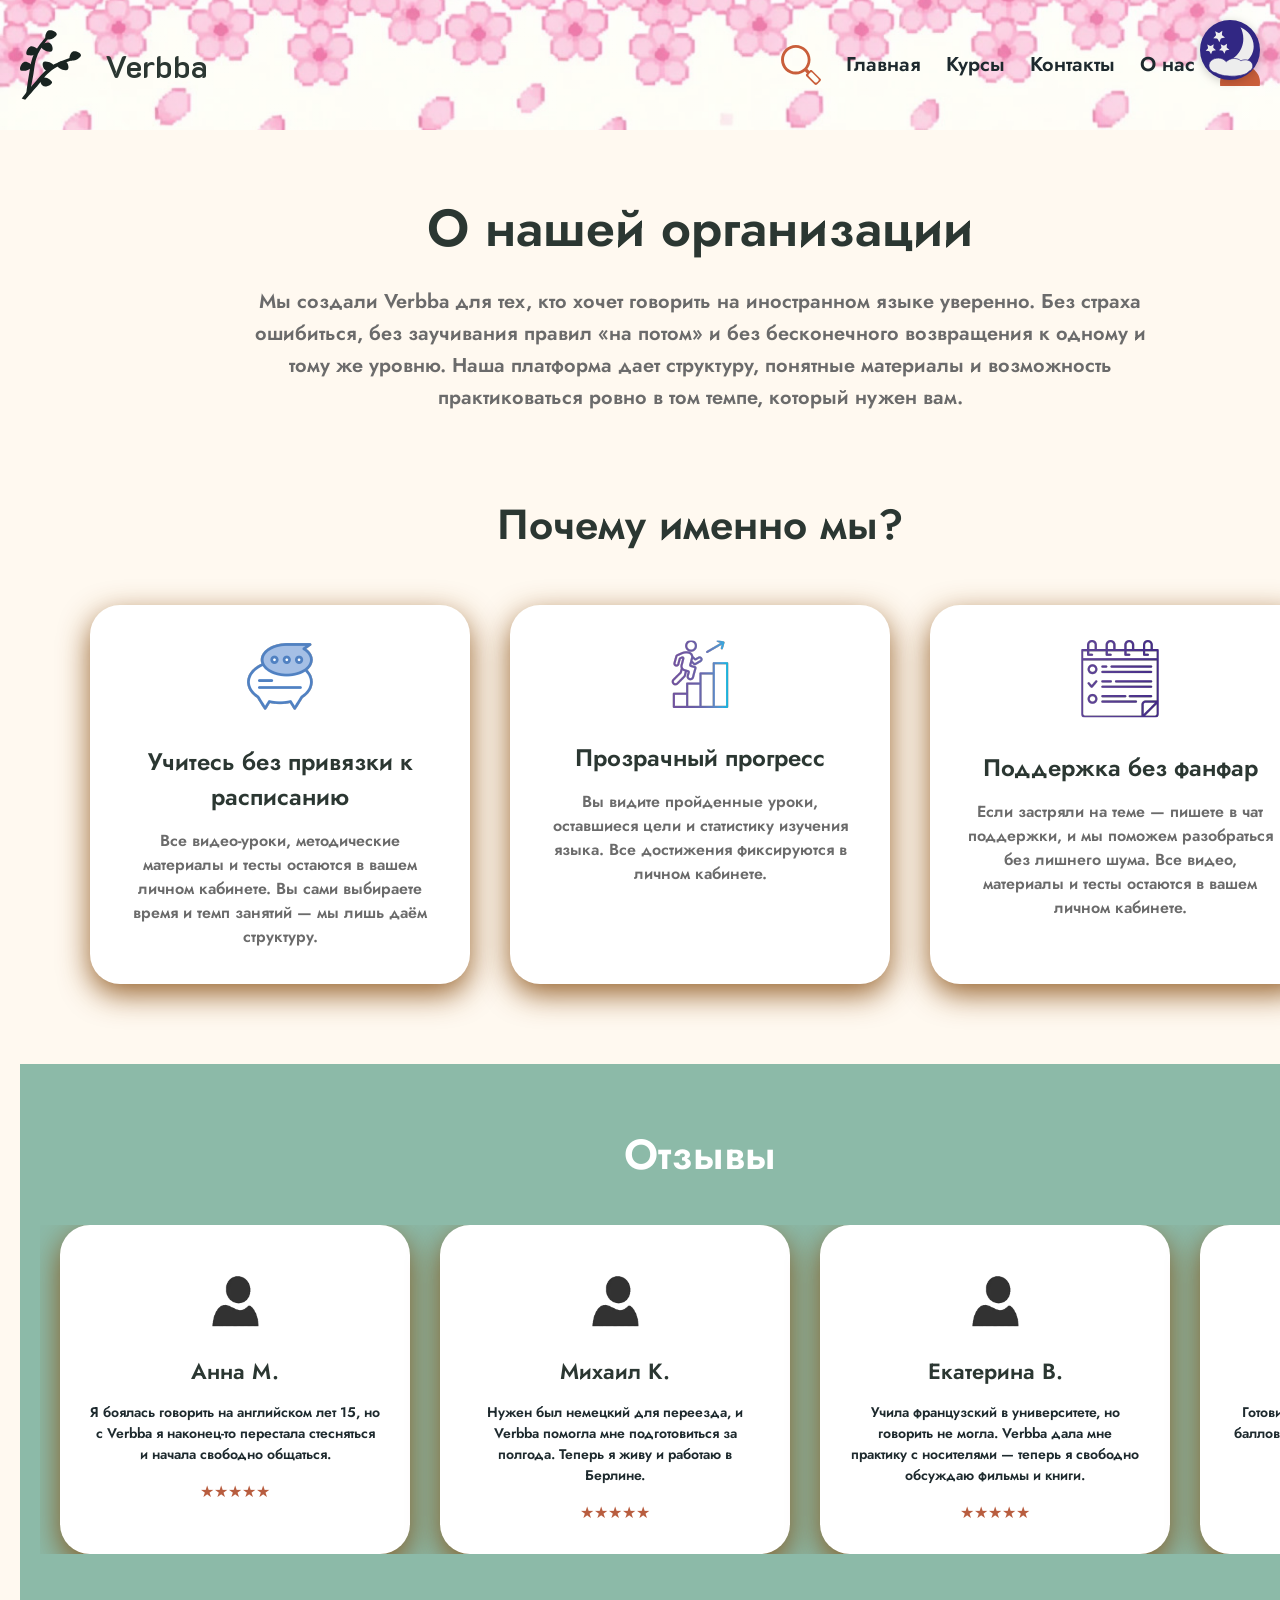
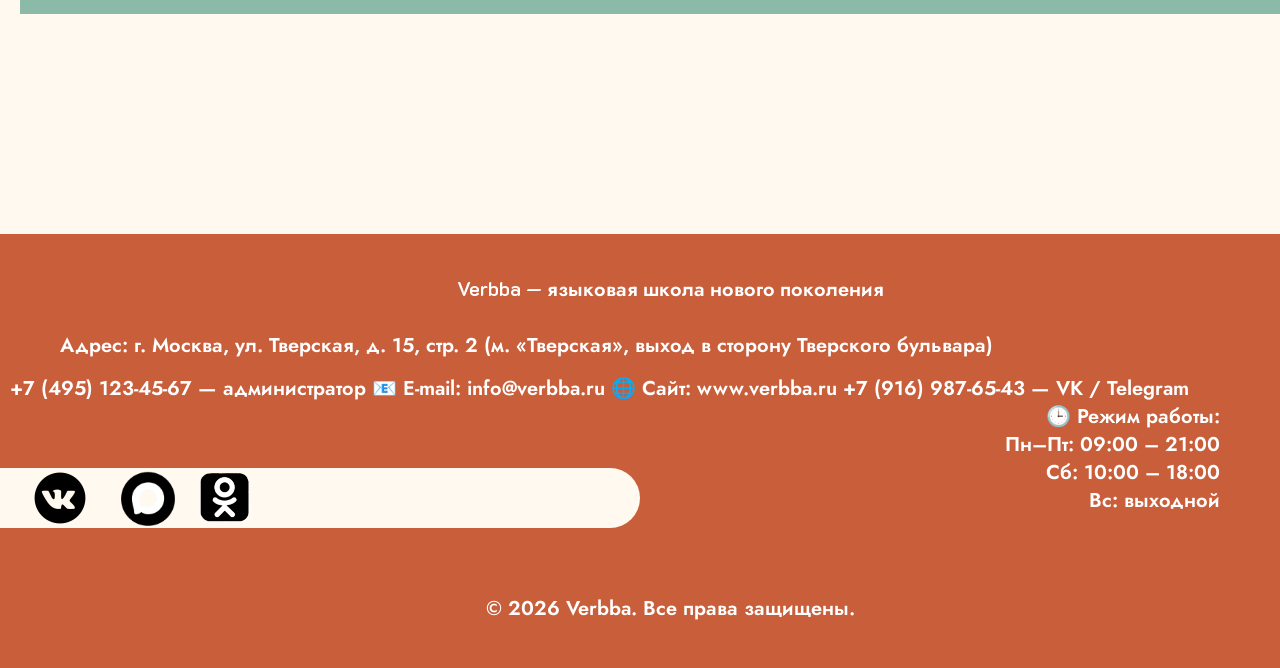
==== commit bfc21e0a: "new" ====
--- a/aboutus.html
+++ b/aboutus.html
@@ -10,12 +10,13 @@
         media="screen and (min-width: 600px) and (max-width: 1024px)">
     <link id="mobile-css" rel="stylesheet" href="light/mobile.css" media="screen and (max-width: 599px)">
     <script src="tema.js"></script>
-    <link rel="icon" type="image/png" href="img/icon0.jpg">
-    <title>Verbba - О нас</title>
+    <title>Курсы иностранных языков Verbba ~ О нас</title>
+    <meta name="description" content="Преподаватели-носители, разговорная методика, гарантия результата. Узнайте почему студенты выбирают Verbba.">
+    <meta name="keywords" content="о школе Verbba, преподаватели языков, отзывы учеников, методика обучения">
 </head>
 
 <body>
-    <img id="themeToggle" class="floating-theme-icon" src="img/vkltemn.svg" alt="Тема">
+    <img id="themeToggle" class="floating-theme-icon" src="img/icons/vkltemn.svg" alt="Тема">
 
     <div class="header2">
         <div class="navv2">
@@ -24,16 +25,16 @@
                 <h2 class="name2">Verbba</h2>
             </div>
             <div class="burger-icon" id="burgerIcon">
-                <img src="img/burger.svg" alt="Меню">
+                <img src="img/icons/burger.svg" alt="Меню">
             </div>
             <div class="navv-menu2">
                 <ul>
-                    <li><a href="#"><img src="img/searchh.svg"></a></li>
+                    <li><a href="#"><img src="img/icons/searchh.svg" alt="Поиск"></a></li>
                     <li><a href="index.html">Главная</a></li>
                     <li><a href="courses.html">Курсы</a></li>
                     <li><a href="contact.html">Контакты</a></li>
                     <li><a href="aboutus.html">О нас</a></li>
-                    <li><a href="person.html"><img src="img/usver.svg"></a></li>
+                    <li><a href="person.html"><img src="img/icons/usver.svg" alt="Личный кабинет"></a></li>
                 </ul>
             </div>
             <div id="menuPanel">
@@ -58,32 +59,32 @@
                 темпе, который нужен вам.</p>
         </div>
         <!-- Преимущества -->
-<div class="whysec">
-    <h2 class="tittlewhy">Почему именно мы?</h2>
-    <div class="prosss">
-        <div class="proscard">
-            <div class="iconpros">
-                <img src="img/soo.png" alt="Учитесь без привязки к расписанию">
+        <div class="whysec">
+            <h2 class="tittlewhy">Почему именно мы?</h2>
+            <div class="prosss">
+                <div class="proscard">
+                    <div class="iconpros">
+                        <img src="img/icons/soo.png" alt="Учитесь без привязки к расписанию">
+                    </div>
+                    <h3 class="prostittle">Учитесь без привязки к расписанию</h3>
+                    <p class="kardtxt">Все видео-уроки, методические материалы и тесты остаются в вашем личном кабинете. Вы сами выбираете время и темп занятий — мы лишь даём структуру.</p>
+                </div>
+                <div class="proscard">
+                    <div class="iconpros">
+                        <img src="img/icons/prog.png" alt="Прозрачный прогресс">
+                    </div>
+                    <h3 class="prostittle">Прозрачный прогресс</h3>
+                    <p class="kardtxt">Вы видите пройденные уроки, оставшиеся цели и статистику изучения языка. Все достижения фиксируются в личном кабинете.</p>
+                </div>
+                <div class="proscard">
+                    <div class="iconpros">
+                        <img src="img/icons/raspis.png" alt="Поддержка без фанфар">
+                    </div>
+                    <h3 class="prostittle">Поддержка без фанфар</h3>
+                    <p class="kardtxt">Если застряли на теме — пишете в чат поддержки, и мы поможем разобраться без лишнего шума. Все видео, материалы и тесты остаются в вашем личном кабинете.</p>
+                </div>
             </div>
-            <h3 class="prostittle">Учитесь без привязки к расписанию</h3>
-            <p class="kardtxt">Все видео-уроки, методические материалы и тесты остаются в вашем личном кабинете. Вы сами выбираете время и темп занятий — мы лишь даём структуру.</p>
         </div>
-        <div class="proscard">
-            <div class="iconpros">
-                <img src="img/prog.png" alt="Прозрачный прогресс">
-            </div>
-            <h3 class="prostittle">Прозрачный прогресс</h3>
-            <p class="kardtxt">Вы видите пройденные уроки, оставшиеся цели и статистику изучения языка. Все достижения фиксируются в личном кабинете.</p>
-        </div>
-        <div class="proscard">
-            <div class="iconpros">
-                <img src="img/raspis.png" alt="Поддержка без фанфар">
-            </div>
-            <h3 class="prostittle">Поддержка без фанфар</h3>
-            <p class="kardtxt">Если застряли на теме — пишете в чат поддержки, и мы поможем разобраться без лишнего шума. Все видео, материалы и тесты остаются в вашем личном кабинете.</p>
-        </div>
-    </div>
-</div>
 
         <!-- Отзывы с кнопкой "Показать все" -->
         <div class="scrollotsuvy">
--- a/light/style.css
+++ b/light/style.css
@@ -25,8 +25,9 @@
     overflow-x: hidden;
 }
 
+/* ===== ЛОГОТИПЫ И ОБЩИЕ ЭЛЕМЕНТЫ ===== */
 .logo {
-    background-image: url("../img/logosv.svg");
+    background-image: url("../img/icons/logosv.svg");
     width: 150px;
     height: 170px;
     background-position: center;
@@ -43,7 +44,7 @@
     object-fit: contain;
 }
 
-/*--Одинаковая шапка для всего кроме главной--*/
+/* ===== ОДИНАКОВАЯ ШАПКА ===== */
 .header2 {
     width: 100%;
     background: linear-gradient(135deg, rgba(255, 255, 255, 0.458), rgba(255, 255, 255, 0.501)), url('../img/landishy.jpeg');
@@ -71,7 +72,7 @@
 }
 
 .logo2 {
-    background-image: url('../img/logosv.svg');
+    background-image: url('../img/icons/logosv.svg');
     height: 70px;
     width: 70px;
     background-repeat: no-repeat;
@@ -107,7 +108,7 @@
 .search-icon {
     width: 40px;
     height: 40px;
-    background-image: url('../img/search.png');
+    background-image: url('../img/icons/search.png');
     background-size: contain;
     background-repeat: no-repeat;
     background-position: center;
@@ -116,13 +117,13 @@
 .user-icon {
     width: 40px;
     height: 40px;
-    background-image: url('../img/user.png');
+    background-image: url('../img/icons/user.png');
     background-size: contain;
     background-repeat: no-repeat;
     background-position: center;
 }
 
-/*Главная страница*/
+/* ===== ГЛАВНАЯ СТРАНИЦА ===== */
 .lakrica {
     text-align: center;
     margin-top: 100px;
@@ -155,7 +156,6 @@
     flex-direction: column;
 }
 
-/* навигация главной */
 .navv {
     display: flex;
     align-items: center;
@@ -193,7 +193,6 @@
     color: #1E2A2E;
 }
 
-/* центр главной */
 .centcont {
     text-align: center;
     width: 70%;
@@ -225,7 +224,6 @@
     background-color: #9A4A32;
 }
 
-/* форма выбора языка на главной */
 .langform {
     position: absolute;
     left: 5%;
@@ -300,7 +298,6 @@
     background-color: #9A4A32;
 }
 
-/* марафон (главная) */
 .maraf {
     margin: 125px auto;
     display: flex;
@@ -356,7 +353,7 @@
     right: 5%;
     top: 50%;
     transform: translateY(-50%) rotate(-15deg);
-    background-image: url('../img/phonemar');
+    background-image: url('../img/phonemar.png');
     box-shadow: 0 10px 30px rgba(132, 71, 17, 0.884);
     background-size: cover;
     background-repeat: no-repeat;
@@ -385,7 +382,6 @@
     word-wrap: break-word;
 }
 
-/* карточки скидок (главная) */
 .kartochk {
     margin-top: 60px;
     display: flex;
@@ -504,7 +500,7 @@
 }
 
 .gift {
-    background-image: url('../img/giftt.png');
+    background-image: url('../img/icons/giftt.png');
     width: 80px;
     height: 80px;
     background-size: contain;
@@ -517,7 +513,6 @@
     flex: 1;
 }
 
-/* слайдер преподавателей */
 .prepsection {
     margin: 75px 0;
     width: 100%;
@@ -607,7 +602,7 @@
     align-self: center;
 }
 
-/* ===== КУРСЫ ===== */
+/* ===== СТРАНИЦА КУРСЫ ===== */
 .coursses {
     max-width: none;
     margin: 80px auto;
@@ -660,9 +655,9 @@
     box-shadow: 0 15px 40px rgba(132, 71, 10, 0.9);
 }
 
-.eng1 { background: linear-gradient(rgba(224,255,252,0.5), rgba(210,234,255,0.5)), url(../img/english); background-size: cover; background-position: center; background-repeat: no-repeat; }
-.eng2 { background: linear-gradient(rgba(224,255,252,0.5), rgba(210,234,255,0.5)), url(../img/eng2); background-size: cover; background-position: center; background-repeat: no-repeat; }
-.eng3 { background: linear-gradient(rgba(224,255,252,0.5), rgba(210,234,255,0.5)), url(../img/eng3); background-size: cover; background-position: center; background-repeat: no-repeat; }
+.eng1 { background: linear-gradient(rgba(224,255,252,0.5), rgba(210,234,255,0.5)), url(../img/english.png); background-size: cover; background-position: center; background-repeat: no-repeat; }
+.eng2 { background: linear-gradient(rgba(224,255,252,0.5), rgba(210,234,255,0.5)), url(../img/eng2.png); background-size: cover; background-position: center; background-repeat: no-repeat; }
+.eng3 { background: linear-gradient(rgba(224,255,252,0.5), rgba(210,234,255,0.5)), url(../img/eng3.png); background-size: cover; background-position: center; background-repeat: no-repeat; }
 .chin1 { background: linear-gradient(rgba(224,255,252,0.5), rgba(210,234,255,0.5)), url(../img/chin1.avif); background-size: cover; background-position: center; background-repeat: no-repeat; }
 .chin2 { background: linear-gradient(rgba(224,255,252,0.5), rgba(210,234,255,0.5)), url(../img/chin2.avif); background-size: cover; background-position: center; background-repeat: no-repeat; }
 .chin3 { background: linear-gradient(rgba(224,255,252,0.5), rgba(210,234,255,0.5)), url(../img/chin3.avif); background-size: cover; background-position: center; background-repeat: no-repeat; }
@@ -730,7 +725,7 @@
     background-color: #9A4A32;
 }
 
-/* широкий блок китайского */
+/* ===== ШИРОКИЙ БЛОК КИТАЙСКОГО ===== */
 .chinaas {
     background: linear-gradient(135deg, #8CBAA8 0%, #6B9A86 100%);;
     padding: 60px 40px;
@@ -762,7 +757,7 @@
     max-width: none;
 }
 
-/*Контакты*/
+/* ===== КОНТАКТЫ ===== */
 .contactpage {
     padding: 60px 0 0 0;
 }
@@ -852,7 +847,7 @@
     background-color: #9A4A32;
 }
 
-/*О нас*/
+/* ===== О НАС ===== */
 .aboutpage {
     max-width: 1400px;
     margin: 60px auto;
@@ -934,7 +929,7 @@
     line-height: 1.5;
 }
 
-/* Отзывы */
+/* ===== ОТЗЫВЫ ===== */
 .scrollotsuvy {
     margin: 80px 0;
     background-color: #8CBAA8;
@@ -999,7 +994,7 @@
     width: 80px;
     height: 80px;
     margin: 0 auto 20px;
-    background-image: url('../img/user.png');
+    background-image: url('../img/icons/user.png');
     background-size: cover;
     background-position: center;
     background-repeat: no-repeat;
@@ -1027,7 +1022,7 @@
     color: #B85D3F;
 }
 
-/*Личный кабинет*/
+/* ===== ЛИЧНЫЙ КАБИНЕТ ===== */
 .person {
     min-height: 70vh;
     display: flex;
@@ -1136,7 +1131,8 @@
 .ssilkreg a:hover, .ssilklog a:hover {
     text-decoration: underline;
 }
-/*Футер*/
+
+/* ===== ФУТЕР ===== */
 footer {
     background-color: #C95E3A;
     color: #FFFFFF;
@@ -1182,7 +1178,7 @@
 }
 
 .VK {
-    background-image: url('../img/VK.png');
+    background-image: url('../img/icons/VK.png');
     width: 80px;
     height: 80px;
     background-size: contain;
@@ -1191,7 +1187,7 @@
 }
 
 .Max {
-    background-image: url('../img/icon-max-bl.png');
+    background-image: url('../img/icons/icon-max.png');
     width: 55px;
     height: 55px;
     background-size: contain;
@@ -1200,7 +1196,7 @@
 }
 
 .odnokl {
-    background-image: url('../img/odnokl.png');
+    background-image: url('../img/icons/odnokl.png');
     width: 60px;
     height: 60px;
     background-size: contain;
@@ -1232,7 +1228,8 @@
     text-align: center;
     margin-top: 80px;
 }
-/* Кнопка переключения темы с иконкой */
+
+/* ===== ОБЩИЕ ЭЛЕМЕНТЫ И АДАПТИВ ===== */
 .floating-theme-icon {
     position: fixed;
     top: 20px;
@@ -1251,11 +1248,11 @@
 .floating-theme-icon:hover {
     transform: scale(1.2);
 }
-/* ===== БУРГЕР (скрыт на десктопе) ===== */
+
 .burger-icon {
-    display: none; /* Скрыт по умолчанию */
-}
-/* ===== ИКОНКИ В НАВИГАЦИИ ===== */
+    display: none;
+}
+
 .navv-menu img,
 .navv-menu2 img {
     width: 40px;
@@ -1263,27 +1260,26 @@
     display: block;
     object-fit: contain;
 }
-/* Базовые стили (Десктоп > 768px) */
+
 .navv {
-    position: relative; /* Чтобы мобильное меню позиционировалось относительно шапки */
+    position: relative;
 }
 .burger-icon {
-    display: none; /* Скрыт на десктопе */
+    display: none;
 }
 #menuPanel {
-    display: none; /* Скрыт на десктопе */
+    display: none;
 }
 .navv-menu ul {
-    display: flex; /* Десктопное меню видно */
-}
-
-/* Мобильная версия (<= 768px) */
+    display: flex;
+}
+
 @media (max-width: 768px) {
     .navv-menu ul {
-        display: none; /* Прячем горизонтальное меню */
+        display: none;
     }
     .burger-icon {
-        display: block; /* Показываем бургер */
+        display: block;
         cursor: pointer;
     }
     #menuPanel {
@@ -1294,10 +1290,10 @@
         background: #FFF9F0;
         box-shadow: 0 5px 15px rgba(0,0,0,0.1);
         z-index: 100;
-        display: none; /* Скрыто по умолчанию */
+        display: none;
     }
     #menuPanel.active {
-        display: block; /* Показываем, когда JS добавляет класс .active */
+        display: block;
     }
     #menuPanel ul {
         list-style: none;
--- a/light/style.css
+++ b/light/style.css
@@ -25,8 +25,9 @@
     overflow-x: hidden;
 }
 
+/* ===== ЛОГОТИПЫ И ОБЩИЕ ЭЛЕМЕНТЫ ===== */
 .logo {
-    background-image: url("../img/logosv.svg");
+    background-image: url("../img/icons/logosv.svg");
     width: 150px;
     height: 170px;
     background-position: center;
@@ -43,7 +44,7 @@
     object-fit: contain;
 }
 
-/*--Одинаковая шапка для всего кроме главной--*/
+/* ===== ОДИНАКОВАЯ ШАПКА ===== */
 .header2 {
     width: 100%;
     background: linear-gradient(135deg, rgba(255, 255, 255, 0.458), rgba(255, 255, 255, 0.501)), url('../img/landishy.jpeg');
@@ -71,7 +72,7 @@
 }
 
 .logo2 {
-    background-image: url('../img/logosv.svg');
+    background-image: url('../img/icons/logosv.svg');
     height: 70px;
     width: 70px;
     background-repeat: no-repeat;
@@ -107,7 +108,7 @@
 .search-icon {
     width: 40px;
     height: 40px;
-    background-image: url('../img/search.png');
+    background-image: url('../img/icons/search.png');
     background-size: contain;
     background-repeat: no-repeat;
     background-position: center;
@@ -116,13 +117,13 @@
 .user-icon {
     width: 40px;
     height: 40px;
-    background-image: url('../img/user.png');
+    background-image: url('../img/icons/user.png');
     background-size: contain;
     background-repeat: no-repeat;
     background-position: center;
 }
 
-/*Главная страница*/
+/* ===== ГЛАВНАЯ СТРАНИЦА ===== */
 .lakrica {
     text-align: center;
     margin-top: 100px;
@@ -155,7 +156,6 @@
     flex-direction: column;
 }
 
-/* навигация главной */
 .navv {
     display: flex;
     align-items: center;
@@ -193,7 +193,6 @@
     color: #1E2A2E;
 }
 
-/* центр главной */
 .centcont {
     text-align: center;
     width: 70%;
@@ -225,7 +224,6 @@
     background-color: #9A4A32;
 }
 
-/* форма выбора языка на главной */
 .langform {
     position: absolute;
     left: 5%;
@@ -300,7 +298,6 @@
     background-color: #9A4A32;
 }
 
-/* марафон (главная) */
 .maraf {
     margin: 125px auto;
     display: flex;
@@ -356,7 +353,7 @@
     right: 5%;
     top: 50%;
     transform: translateY(-50%) rotate(-15deg);
-    background-image: url('../img/phonemar');
+    background-image: url('../img/phonemar.png');
     box-shadow: 0 10px 30px rgba(132, 71, 17, 0.884);
     background-size: cover;
     background-repeat: no-repeat;
@@ -385,7 +382,6 @@
     word-wrap: break-word;
 }
 
-/* карточки скидок (главная) */
 .kartochk {
     margin-top: 60px;
     display: flex;
@@ -504,7 +500,7 @@
 }
 
 .gift {
-    background-image: url('../img/giftt.png');
+    background-image: url('../img/icons/giftt.png');
     width: 80px;
     height: 80px;
     background-size: contain;
@@ -517,7 +513,6 @@
     flex: 1;
 }
 
-/* слайдер преподавателей */
 .prepsection {
     margin: 75px 0;
     width: 100%;
@@ -607,7 +602,7 @@
     align-self: center;
 }
 
-/* ===== КУРСЫ ===== */
+/* ===== СТРАНИЦА КУРСЫ ===== */
 .coursses {
     max-width: none;
     margin: 80px auto;
@@ -660,9 +655,9 @@
     box-shadow: 0 15px 40px rgba(132, 71, 10, 0.9);
 }
 
-.eng1 { background: linear-gradient(rgba(224,255,252,0.5), rgba(210,234,255,0.5)), url(../img/english); background-size: cover; background-position: center; background-repeat: no-repeat; }
-.eng2 { background: linear-gradient(rgba(224,255,252,0.5), rgba(210,234,255,0.5)), url(../img/eng2); background-size: cover; background-position: center; background-repeat: no-repeat; }
-.eng3 { background: linear-gradient(rgba(224,255,252,0.5), rgba(210,234,255,0.5)), url(../img/eng3); background-size: cover; background-position: center; background-repeat: no-repeat; }
+.eng1 { background: linear-gradient(rgba(224,255,252,0.5), rgba(210,234,255,0.5)), url(../img/english.png); background-size: cover; background-position: center; background-repeat: no-repeat; }
+.eng2 { background: linear-gradient(rgba(224,255,252,0.5), rgba(210,234,255,0.5)), url(../img/eng2.png); background-size: cover; background-position: center; background-repeat: no-repeat; }
+.eng3 { background: linear-gradient(rgba(224,255,252,0.5), rgba(210,234,255,0.5)), url(../img/eng3.png); background-size: cover; background-position: center; background-repeat: no-repeat; }
 .chin1 { background: linear-gradient(rgba(224,255,252,0.5), rgba(210,234,255,0.5)), url(../img/chin1.avif); background-size: cover; background-position: center; background-repeat: no-repeat; }
 .chin2 { background: linear-gradient(rgba(224,255,252,0.5), rgba(210,234,255,0.5)), url(../img/chin2.avif); background-size: cover; background-position: center; background-repeat: no-repeat; }
 .chin3 { background: linear-gradient(rgba(224,255,252,0.5), rgba(210,234,255,0.5)), url(../img/chin3.avif); background-size: cover; background-position: center; background-repeat: no-repeat; }
@@ -730,7 +725,7 @@
     background-color: #9A4A32;
 }
 
-/* широкий блок китайского */
+/* ===== ШИРОКИЙ БЛОК КИТАЙСКОГО ===== */
 .chinaas {
     background: linear-gradient(135deg, #8CBAA8 0%, #6B9A86 100%);;
     padding: 60px 40px;
@@ -762,7 +757,7 @@
     max-width: none;
 }
 
-/*Контакты*/
+/* ===== КОНТАКТЫ ===== */
 .contactpage {
     padding: 60px 0 0 0;
 }
@@ -852,7 +847,7 @@
     background-color: #9A4A32;
 }
 
-/*О нас*/
+/* ===== О НАС ===== */
 .aboutpage {
     max-width: 1400px;
     margin: 60px auto;
@@ -934,7 +929,7 @@
     line-height: 1.5;
 }
 
-/* Отзывы */
+/* ===== ОТЗЫВЫ ===== */
 .scrollotsuvy {
     margin: 80px 0;
     background-color: #8CBAA8;
@@ -999,7 +994,7 @@
     width: 80px;
     height: 80px;
     margin: 0 auto 20px;
-    background-image: url('../img/user.png');
+    background-image: url('../img/icons/user.png');
     background-size: cover;
     background-position: center;
     background-repeat: no-repeat;
@@ -1027,7 +1022,7 @@
     color: #B85D3F;
 }
 
-/*Личный кабинет*/
+/* ===== ЛИЧНЫЙ КАБИНЕТ ===== */
 .person {
     min-height: 70vh;
     display: flex;
@@ -1136,7 +1131,8 @@
 .ssilkreg a:hover, .ssilklog a:hover {
     text-decoration: underline;
 }
-/*Футер*/
+
+/* ===== ФУТЕР ===== */
 footer {
     background-color: #C95E3A;
     color: #FFFFFF;
@@ -1182,7 +1178,7 @@
 }
 
 .VK {
-    background-image: url('../img/VK.png');
+    background-image: url('../img/icons/VK.png');
     width: 80px;
     height: 80px;
     background-size: contain;
@@ -1191,7 +1187,7 @@
 }
 
 .Max {
-    background-image: url('../img/icon-max-bl.png');
+    background-image: url('../img/icons/icon-max.png');
     width: 55px;
     height: 55px;
     background-size: contain;
@@ -1200,7 +1196,7 @@
 }
 
 .odnokl {
-    background-image: url('../img/odnokl.png');
+    background-image: url('../img/icons/odnokl.png');
     width: 60px;
     height: 60px;
     background-size: contain;
@@ -1232,7 +1228,8 @@
     text-align: center;
     margin-top: 80px;
 }
-/* Кнопка переключения темы с иконкой */
+
+/* ===== ОБЩИЕ ЭЛЕМЕНТЫ И АДАПТИВ ===== */
 .floating-theme-icon {
     position: fixed;
     top: 20px;
@@ -1251,11 +1248,11 @@
 .floating-theme-icon:hover {
     transform: scale(1.2);
 }
-/* ===== БУРГЕР (скрыт на десктопе) ===== */
+
 .burger-icon {
-    display: none; /* Скрыт по умолчанию */
-}
-/* ===== ИКОНКИ В НАВИГАЦИИ ===== */
+    display: none;
+}
+
 .navv-menu img,
 .navv-menu2 img {
     width: 40px;
@@ -1263,27 +1260,26 @@
     display: block;
     object-fit: contain;
 }
-/* Базовые стили (Десктоп > 768px) */
+
 .navv {
-    position: relative; /* Чтобы мобильное меню позиционировалось относительно шапки */
+    position: relative;
 }
 .burger-icon {
-    display: none; /* Скрыт на десктопе */
+    display: none;
 }
 #menuPanel {
-    display: none; /* Скрыт на десктопе */
+    display: none;
 }
 .navv-menu ul {
-    display: flex; /* Десктопное меню видно */
-}
-
-/* Мобильная версия (<= 768px) */
+    display: flex;
+}
+
 @media (max-width: 768px) {
     .navv-menu ul {
-        display: none; /* Прячем горизонтальное меню */
+        display: none;
     }
     .burger-icon {
-        display: block; /* Показываем бургер */
+        display: block;
         cursor: pointer;
     }
     #menuPanel {
@@ -1294,10 +1290,10 @@
         background: #FFF9F0;
         box-shadow: 0 5px 15px rgba(0,0,0,0.1);
         z-index: 100;
-        display: none; /* Скрыто по умолчанию */
+        display: none;
     }
     #menuPanel.active {
-        display: block; /* Показываем, когда JS добавляет класс .active */
+        display: block;
     }
     #menuPanel ul {
         list-style: none;
--- a/light/tablet.css
+++ b/light/tablet.css
@@ -291,7 +291,7 @@
     right: 5%;
     top: 50%;
     transform: translateY(-50%) rotate(-15deg);
-    background-image: url('../img/phonemar');
+    background-image: url('../img/phonemar.png');
     box-shadow: 0 10px 30px rgba(132, 71, 17, 0.884);
     background-size: cover;
     background-repeat: no-repeat;
@@ -593,7 +593,7 @@
 .VK {
     width: 55px;
     height: 55px;
-    background-image: url('../img/VK.png');
+    background-image: url('../img/icons/VK.png');
     background-size: contain;
     background-repeat: no-repeat;
 }
@@ -601,7 +601,7 @@
 .Max {
     width: 38px;
     height: 38px;
-    background-image: url('../img/icon-max-bl.png');
+    background-image: url('../img/icons/icon-max.png');
     background-size: contain;
     background-repeat: no-repeat;
 }
@@ -609,7 +609,7 @@
 .odnokl {
     width: 42px;
     height: 42px;
-    background-image: url('../img/odnokl.png');
+    background-image: url('../img/icons/odnokl.png');
     background-size: contain;
     background-repeat: no-repeat;
 }
--- a/light/mobile.css
+++ b/light/mobile.css
@@ -462,7 +462,7 @@
     .VK {
         width: 35px;
         height: 35px;
-        background-image: url('../img/VK.png');
+        background-image: url('../img/icons/VK.png');
         background-size: contain;
         background-repeat: no-repeat;
     }
@@ -470,7 +470,7 @@
     .Max {
         width: 28px;
         height: 28px;
-        background-image: url('../img/icon-max-bl.png');
+        background-image: url('../img/icons/icon-max.png');
         background-size: contain;
         background-repeat: no-repeat;
     }
@@ -478,7 +478,7 @@
     .odnokl {
         width: 32px;
         height: 32px;
-        background-image: url('../img/odnokl.png');
+        background-image: url('../img/icons/odnokl.png');
         background-size: contain;
         background-repeat: no-repeat;
     }
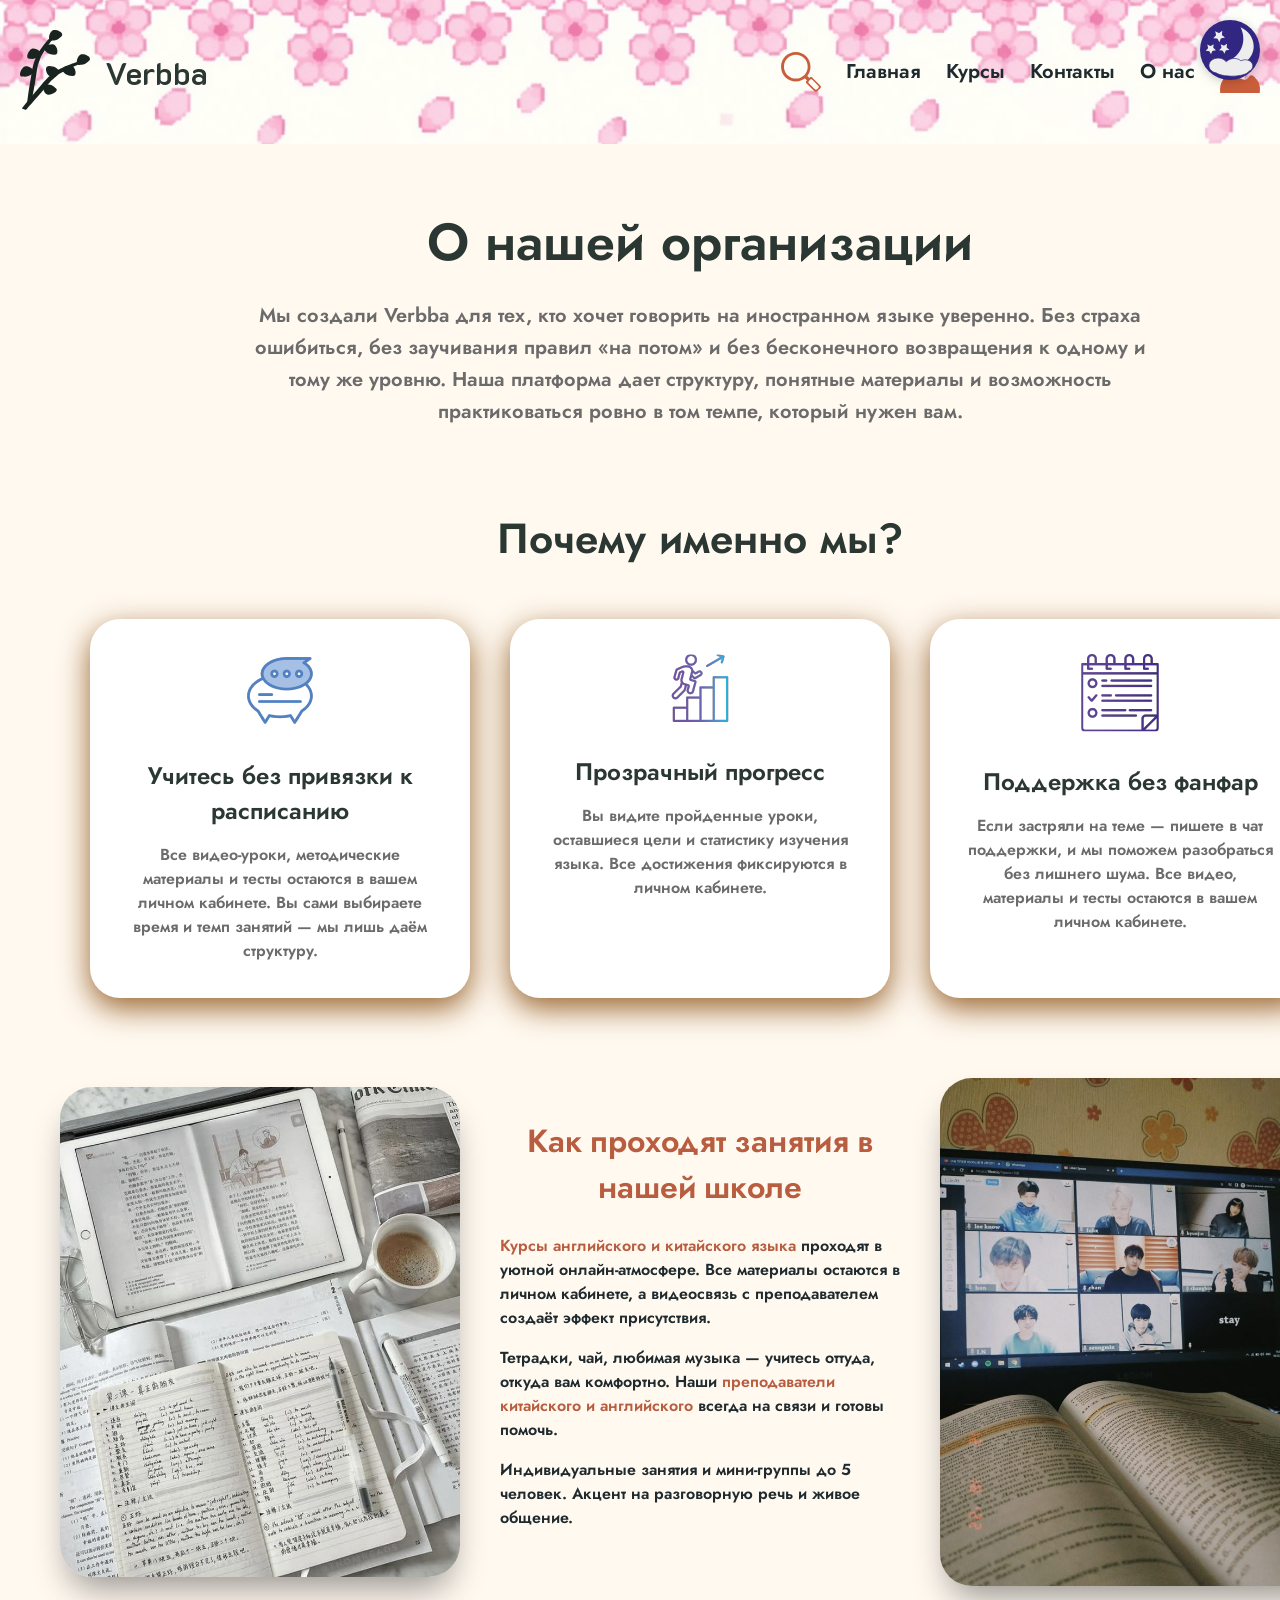
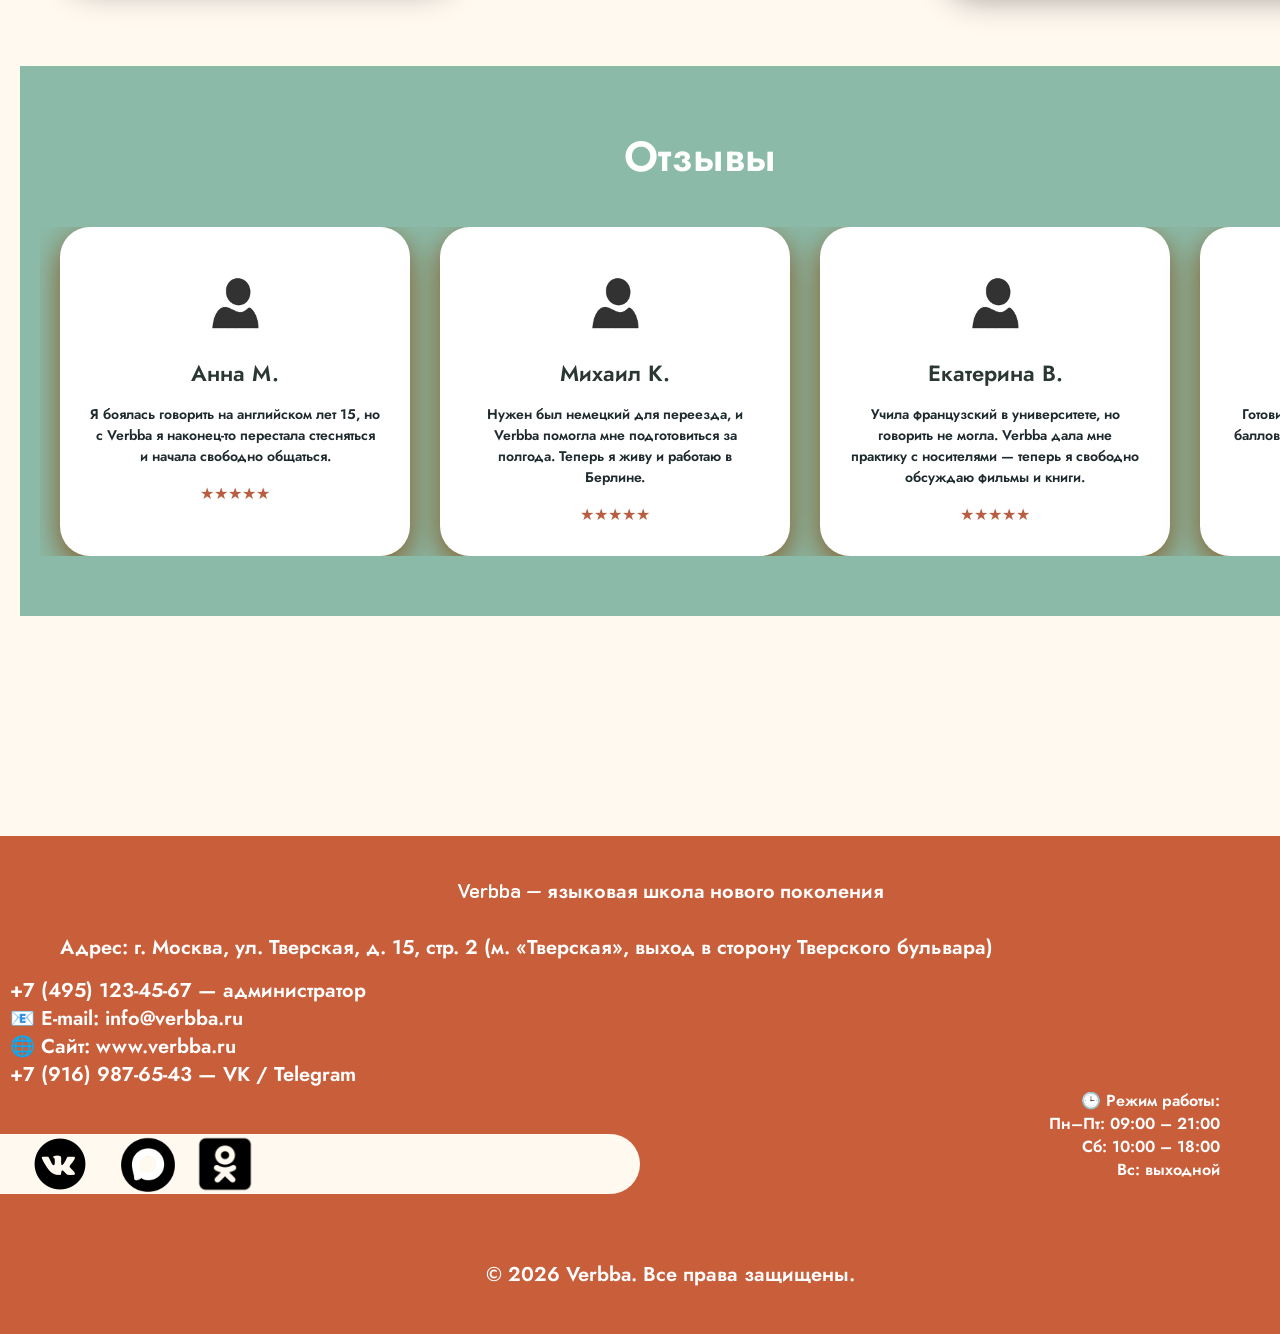
==== commit 7e85a251: "new2" ====
--- a/aboutus.html
+++ b/aboutus.html
@@ -1,5 +1,5 @@
 <!DOCTYPE html>
-<html lang="en">
+<html lang="ru">
 
 <head>
     <meta charset="UTF-8">
@@ -10,19 +10,24 @@
         media="screen and (min-width: 600px) and (max-width: 1024px)">
     <link id="mobile-css" rel="stylesheet" href="light/mobile.css" media="screen and (max-width: 599px)">
     <script src="tema.js"></script>
-    <title>Курсы иностранных языков Verbba ~ О нас</title>
-    <meta name="description" content="Преподаватели-носители, разговорная методика, гарантия результата. Узнайте почему студенты выбирают Verbba.">
+    <link rel="icon" type="image/png" href="img/icons/icon-max.png">
+
+    <title>Курсы иностранных языков Verbba | О нас</title>
+    <meta name="description"
+        content="Преподаватели-носители, разговорная методика, гарантия результата. Узнайте почему студенты выбирают Verbba.">
     <meta name="keywords" content="о школе Verbba, преподаватели языков, отзывы учеников, методика обучения">
 </head>
 
 <body>
-    <img id="themeToggle" class="floating-theme-icon" src="img/icons/vkltemn.svg" alt="Тема">
+    <img id="themeToggle" class="floating-theme-icon" src="img/icons/vkltemn.svg" alt="Переключение темы">
 
     <div class="header2">
         <div class="navv2">
-            <div class="leftlogo2">
-                <div class="logo2"></div>
-                <h2 class="name2">Verbba</h2>
+            <div class="leftlogo2" itemscope itemtype="http://schema.org/Organization">
+                <a itemprop="url" href="index.html">
+                    <img itemprop="logo" src="img/icons/logosv.svg" alt="Verbba" style="width: 70px;">
+                </a>
+                <div class="name2">Verbba</div>
             </div>
             <div class="burger-icon" id="burgerIcon">
                 <img src="img/icons/burger.svg" alt="Меню">
@@ -67,26 +72,53 @@
                         <img src="img/icons/soo.png" alt="Учитесь без привязки к расписанию">
                     </div>
                     <h3 class="prostittle">Учитесь без привязки к расписанию</h3>
-                    <p class="kardtxt">Все видео-уроки, методические материалы и тесты остаются в вашем личном кабинете. Вы сами выбираете время и темп занятий — мы лишь даём структуру.</p>
+                    <p class="kardtxt">Все видео-уроки, методические материалы и тесты остаются в вашем личном кабинете.
+                        Вы сами выбираете время и темп занятий — мы лишь даём структуру.</p>
                 </div>
                 <div class="proscard">
                     <div class="iconpros">
                         <img src="img/icons/prog.png" alt="Прозрачный прогресс">
                     </div>
                     <h3 class="prostittle">Прозрачный прогресс</h3>
-                    <p class="kardtxt">Вы видите пройденные уроки, оставшиеся цели и статистику изучения языка. Все достижения фиксируются в личном кабинете.</p>
+                    <p class="kardtxt">Вы видите пройденные уроки, оставшиеся цели и статистику изучения языка. Все
+                        достижения фиксируются в личном кабинете.</p>
                 </div>
                 <div class="proscard">
                     <div class="iconpros">
                         <img src="img/icons/raspis.png" alt="Поддержка без фанфар">
                     </div>
                     <h3 class="prostittle">Поддержка без фанфар</h3>
-                    <p class="kardtxt">Если застряли на теме — пишете в чат поддержки, и мы поможем разобраться без лишнего шума. Все видео, материалы и тесты остаются в вашем личном кабинете.</p>
-                </div>
-            </div>
-        </div>
-
-        <!-- Отзывы с кнопкой "Показать все" -->
+                    <p class="kardtxt">Если застряли на теме — пишете в чат поддержки, и мы поможем разобраться без
+                        лишнего шума. Все видео, материалы и тесты остаются в вашем личном кабинете.</p>
+                </div>
+            </div>
+        </div>
+
+        <!-- Блок про эстетику занятий и преподавателей -->
+        <section class="studyblock">
+            <div class="studycontent">
+                <div class="studyimages">
+                    <img src="img/esteticaourschool.jpg" alt="Эстетика занятий тетрадка и чай" class="studyimg"
+                        loading="lazy">
+                </div>
+                <div class="studytext">
+                    <h2 class="studytitle">Как проходят занятия в нашей школе</h2>
+                    <p class="studydesc"><strong>Курсы английского и китайского языка</strong> проходят в уютной
+                        онлайн-атмосфере. Все материалы остаются в личном кабинете, а видеосвязь с преподавателем
+                        создаёт эффект присутствия.</p>
+                    <p class="studydesc">Тетрадки, чай, любимая музыка — учитесь оттуда, откуда вам комфортно. Наши
+                        <strong>преподаватели китайского и английского</strong> всегда на связи и готовы помочь.</p>
+                    <p class="studydesc">Индивидуальные занятия и мини-группы до 5 человек. Акцент на разговорную речь и
+                        живое общение.</p>
+                </div>
+                <div class="studyimages">
+                    <img src="img/teachersaboutus.jpg" alt="Видеосвязь с преподавателями" class="studyimg"
+                        loading="lazy">
+                </div>
+            </div>
+        </section>
+
+        <!-- Отзывы -->
         <div class="scrollotsuvy">
             <h2 class="tittleotsuvy">Отзывы</h2>
 
@@ -99,7 +131,8 @@
                                 <h3>Анна М.</h3>
                             </div>
                         </div>
-                        <p class="txtots">Я боялась говорить на английском лет 15, но с Verbba я наконец-то перестала стесняться и начала свободно общаться.</p>
+                        <p class="txtots">Я боялась говорить на английском лет 15, но с Verbba я наконец-то перестала
+                            стесняться и начала свободно общаться.</p>
                         <div class="ratots">★★★★★</div>
                     </div>
                     <div class="kardots">
@@ -109,7 +142,8 @@
                                 <h3>Михаил К.</h3>
                             </div>
                         </div>
-                        <p class="txtots">Нужен был немецкий для переезда, и Verbba помогла мне подготовиться за полгода. Теперь я живу и работаю в Берлине.</p>
+                        <p class="txtots">Нужен был немецкий для переезда, и Verbba помогла мне подготовиться за
+                            полгода. Теперь я живу и работаю в Берлине.</p>
                         <div class="ratots">★★★★★</div>
                     </div>
                     <div class="kardots">
@@ -119,7 +153,8 @@
                                 <h3>Екатерина В.</h3>
                             </div>
                         </div>
-                        <p class="txtots">Учила французский в университете, но говорить не могла. Verbba дала мне практику с носителями — теперь я свободно обсуждаю фильмы и книги.</p>
+                        <p class="txtots">Учила французский в университете, но говорить не могла. Verbba дала мне
+                            практику с носителями — теперь я свободно обсуждаю фильмы и книги.</p>
                         <div class="ratots">★★★★★</div>
                     </div>
                     <div class="kardots">
@@ -129,7 +164,8 @@
                                 <h3>Дмитрий П.</h3>
                             </div>
                         </div>
-                        <p class="txtots">Готовился к IELTS с Verbba — сдал на 7.5 баллов. Отличный подход и поддержка на всех этапах.</p>
+                        <p class="txtots">Готовился к IELTS с Verbba — сдал на 7.5 баллов. Отличный подход и поддержка
+                            на всех этапах.</p>
                         <div class="ratots">★★★★★</div>
                     </div>
                     <div class="kardots">
@@ -139,7 +175,8 @@
                                 <h3>Ольга С.</h3>
                             </div>
                         </div>
-                        <p class="txtots">Изучаю испанский с нуля, и Verbba сделала этот процесс лёгким и увлекательным. Никакой скуки — только живой язык.</p>
+                        <p class="txtots">Изучаю испанский с нуля, и Verbba сделала этот процесс лёгким и увлекательным.
+                            Никакой скуки — только живой язык.</p>
                         <div class="ratots">★★★★★</div>
                     </div>
                 </div>
@@ -148,20 +185,31 @@
     </main>
 
     <footer>
-        <div class="footer-content">
+        <div class="footer-content" itemscope itemtype="http://schema.org/Organization">
+            <span itemprop="name" style="display:none;">Verbba</span>
             <p class="titlefoot">Verbba — языковая школа нового поколения</p>
-            <p class="adress">Адрес: г. Москва, ул. Тверская, д. 15, стр. 2 (м. «Тверская», выход в сторону Тверского
-                бульвара)</p>
-            <p class="info">+7 (495) 123-45-67 — администратор
-                📧 E-mail: info@verbba.ru
-                🌐 Сайт: www.verbba.ru
-                +7 (916) 987-65-43 — VK / Telegram</p>
-            <p class="rejim">🕒 Режим работы:<br>Пн–Пт: 09:00 – 21:00<br>Сб: 10:00 – 18:00<br>Вс: выходной</p>
+            <div itemprop="address" itemscope itemtype="http://schema.org/PostalAddress">
+                <p class="adress">Адрес: <span itemprop="streetAddress">г. Москва, ул. Тверская, д. 15, стр. 2</span>
+                    <span itemprop="addressLocality">(м. «Тверская», выход в сторону Тверского бульвара)</span>
+                </p>
+            </div>
+            <div class="info">
+                <span itemprop="telephone">+7 (495) 123-45-67</span> — администратор<br>
+                📧 E-mail: <span itemprop="email">info@verbba.ru</span><br>
+                🌐 Сайт: <span itemprop="url">www.verbba.ru</span><br>
+                <span itemprop="telephone">+7 (916) 987-65-43</span> — VK / Telegram
+            </div>
+            <div class="rejim">
+                🕒 Режим работы:<br>
+                Пн–Пт: 09:00 – 21:00<br>
+                Сб: 10:00 – 18:00<br>
+                Вс: выходной
+            </div>
         </div>
         <div class="lenta">
-            <div class="VK"></div>
-            <div class="Max"></div>
-            <div class="odnokl"></div>
+            <a href="https://vk.com/maya_kote" class="VK"></a>
+            <a href="https://t.me/max_verbba" class="Max"></a>
+            <a href="https://ok.ru/verbba" class="odnokl"></a>
         </div>
         <p class="copyright">© 2026 Verbba. Все права защищены.</p>
     </footer>
--- a/light/style.css
+++ b/light/style.css
@@ -72,7 +72,6 @@
 }
 
 .logo2 {
-    background-image: url('../img/icons/logosv.svg');
     height: 70px;
     width: 70px;
     background-repeat: no-repeat;
@@ -135,7 +134,7 @@
 }
 
 .name1 {
-    font-family: k2d;
+    font-family: k2d, jost;
     color: #2B3732;
     font-size: 40px;
     margin-top: 5px;
@@ -236,13 +235,16 @@
     padding: 10px;
     box-shadow: 0 10px 30px rgba(132, 71, 17, 0.884);
 }
-
+.langform h3 {
+    font-family: jost;
+    text-align: center;
+}
 .langform h4 {
     font-family: jost;
     font-size: 20px;
     color: #2B3732;
+    text-align: center;
     margin-top: 10px;
-    margin-left: 30px;
 }
 
 .langform .subtitle {
@@ -446,6 +448,7 @@
 .zach {
     text-decoration: line-through;
     font-size: 22px;
+    font-family: jost;
     color: #B85D3F;
     display: block;
     margin-top: 40px;
@@ -527,7 +530,7 @@
 }
 
 .tittleprep {
-    font-size: 35px;
+    font-size: 25px;
     text-align: center;
     font-family: jost;
     margin-top: 175px;
@@ -1215,8 +1218,8 @@
 .rejim {
     text-align: right;
     margin-right: 60px;
-}
-
+    font-family: jost;
+}
 .adress {
     margin-top: 30px;
 }
@@ -1274,40 +1277,245 @@
     display: flex;
 }
 
-@media (max-width: 768px) {
-    .navv-menu ul {
-        display: none;
+/* Блок розыгрыша */
+.rosygrysh {
+    margin: 60px auto;
+    max-width: 900px;
+    padding: 0 20px;
+}
+
+.rosygryshcard {
+    background: #FFF9F0;
+    border-radius: 48px;
+    padding: 40px;
+    text-align: center;
+    box-shadow: 0 10px 30px rgba(97, 50, 8, 0.614);
+    
+}
+
+.rosygryshphoto {
+    margin-bottom: 24px;
+}
+
+.rosygryshimg {
+    max-width: 180px;
+    border-radius: 32px;
+}
+
+.rosygryshtitle {
+    font-family: k2d, jost;
+    font-size: 28px;
+    font-weight: 500;
+    color: #B85D3F;
+    margin-bottom: 20px;
+}
+
+.rosygryshmaintext {
+    font-family: jost;
+    font-size: 16px;
+    color: #1E2A2E;
+    line-height: 1.5;
+    margin-bottom: 20px;
+    max-width: 500px;
+    margin-left: auto;
+    margin-right: auto;
+}
+
+.rosygryshcondition {
+    font-family: jost;
+    font-size: 15px;
+    color: #6B6B6B;
+    margin-bottom: 30px;
+}
+
+.rosygryshbutton {
+    background-color: #B85D3F;
+    color: white;
+    border: none;
+    padding: 12px 32px;
+    font-size: 18px;
+    font-family: jost;
+    font-weight: 500;
+    border-radius: 40px;
+    cursor: pointer;
+    transition: all 0.3s ease;
+}
+
+.rosygryshbutton:hover {
+    background-color: #9A4A32;
+    transform: scale(1.02);
+}
+
+.rosygryshdate {
+    font-family: jost;
+    font-size: 13px;
+    color: #999;
+    margin-top: 20px;
+}
+
+/* Блок про корейский язык */
+.korean {
+    max-width: 1200px;
+    margin: 120px auto;
+    padding: 0 20px;
+}
+
+.koreaninner {
+    display: flex;
+    flex-wrap: wrap;
+    gap: 60px;
+    align-items: center;
+    justify-content: space-between;
+}
+
+.koreantext {
+    flex: 1;
+    min-width: 280px;
+}
+
+.koreantitle {
+    font-family: k2d, jost;
+    font-size: 32px;
+    font-weight: 500;
+    color: #1E2A2E;
+    margin-bottom: 24px;
+}
+
+.koreanp {
+    font-family: jost;
+    font-size: 16px;
+    color: #2c2c2e;
+    line-height: 1.5;
+    margin-bottom: 20px;
+}
+
+.koreanbtn {
+    display: inline-block;
+    background-color: #B85D3F;
+    color: white;
+    padding: 12px 28px;
+    font-family: jost;
+    font-size: 16px;
+    border-radius: 40px;
+    text-decoration: none;
+    transition: all 0.3s ease;
+    margin-top: 10px;
+}
+
+.koreanbtn:hover {
+    background-color: #9A4A32;
+    transform: scale(1.02);
+}
+
+.koreanimage {
+    flex: 1;
+    min-width: 280px;
+    text-align: center;
+}
+.koreanimage img {
+    box-shadow: 0 10px 30px rgba(132, 71, 17, 0.884);
+}
+.koreanimg {
+    max-width: 100%;
+    border-radius: 32px;
+    box-shadow: 0 20px 35px -10px rgba(0, 0, 0, 0.1);
+}
+/* Соцсети на странице контактов */
+.soclinks {
+    display: flex;
+    flex-wrap: wrap;
+    gap: 15px;
+    margin-top: 10px;
+    align-items: center;
+}
+
+.soclink {
+    display: inline-block;
+    transition: all 0.3s ease;
+    line-height: 0;
+}
+
+.soclink img {
+    width: 40px;
+    height: 40px;
+    object-fit: contain;
+    border-radius: 8px;
+}
+
+.soclink:hover {
+    transform: scale(1.15);
+}
+
+.soclink.maxx img {
+    width: 50px;
+    height: 50px;
+}
+/* Блок про эстетику занятий */
+.studyblock {
+    max-width: 1400px;
+    margin: 80px auto;
+    padding: 0 40px;
+    animation: sixseven 0.7s ease forwards;
+}
+
+.studycontent {
+    display: flex;
+    flex-wrap: wrap;
+    align-items: center;
+    justify-content: center;
+    gap: 40px;
+}
+
+.studyimages {
+    flex: 1;
+    min-width: 300px;
+}
+
+.studyimg {
+    width: 100%;
+    max-width: 400px;
+    display: block;
+    margin: 0 auto;
+    border-radius: 32px;
+    box-shadow: 0 20px 35px -10px rgba(0, 0, 0, 0.422);
+}
+
+.studytext {
+    flex: 1;
+    min-width: 280px;
+    max-width: 600px;
+}
+
+.studytitle {
+    font-family: 'k2d', 'jost', sans-serif;
+    font-size: 32px;
+    font-weight: 600;
+    color: #B85D3F;
+    margin-bottom: 24px;
+    text-align: center;
+}
+
+.studydesc {
+    font-family: 'jost', sans-serif;
+    font-size: 16px;
+    color: #1E2A2E;
+    line-height: 1.5;
+    margin-bottom: 16px;
+    text-align: left;
+}
+
+.studydesc strong {
+    color: #B85D3F;
+    font-weight: 600;
+}
+
+@keyframes sixseven {
+    from {
+        opacity: 0;
+        transform: translateY(40px);
     }
-    .burger-icon {
-        display: block;
-        cursor: pointer;
-    }
-    #menuPanel {
-        position: absolute;
-        top: 100%;
-        left: 0;
-        width: 100%;
-        background: #FFF9F0;
-        box-shadow: 0 5px 15px rgba(0,0,0,0.1);
-        z-index: 100;
-        display: none;
-    }
-    #menuPanel.active {
-        display: block;
-    }
-    #menuPanel ul {
-        list-style: none;
-        padding: 20px;
-        display: flex;
-        flex-direction: column;
-        gap: 15px;
-    }
-    #menuPanel a {
-        text-decoration: none;
-        color: #1E2A2E;
-        font-size: 18px;
-        font-family: jost;
-        display: block;
-        padding: 5px 0;
+    to {
+        opacity: 1;
+        transform: translateY(0);
     }
 }
--- a/light/style.css
+++ b/light/style.css
@@ -72,7 +72,6 @@
 }
 
 .logo2 {
-    background-image: url('../img/icons/logosv.svg');
     height: 70px;
     width: 70px;
     background-repeat: no-repeat;
@@ -135,7 +134,7 @@
 }
 
 .name1 {
-    font-family: k2d;
+    font-family: k2d, jost;
     color: #2B3732;
     font-size: 40px;
     margin-top: 5px;
@@ -236,13 +235,16 @@
     padding: 10px;
     box-shadow: 0 10px 30px rgba(132, 71, 17, 0.884);
 }
-
+.langform h3 {
+    font-family: jost;
+    text-align: center;
+}
 .langform h4 {
     font-family: jost;
     font-size: 20px;
     color: #2B3732;
+    text-align: center;
     margin-top: 10px;
-    margin-left: 30px;
 }
 
 .langform .subtitle {
@@ -446,6 +448,7 @@
 .zach {
     text-decoration: line-through;
     font-size: 22px;
+    font-family: jost;
     color: #B85D3F;
     display: block;
     margin-top: 40px;
@@ -527,7 +530,7 @@
 }
 
 .tittleprep {
-    font-size: 35px;
+    font-size: 25px;
     text-align: center;
     font-family: jost;
     margin-top: 175px;
@@ -1215,8 +1218,8 @@
 .rejim {
     text-align: right;
     margin-right: 60px;
-}
-
+    font-family: jost;
+}
 .adress {
     margin-top: 30px;
 }
@@ -1274,40 +1277,245 @@
     display: flex;
 }
 
-@media (max-width: 768px) {
-    .navv-menu ul {
-        display: none;
+/* Блок розыгрыша */
+.rosygrysh {
+    margin: 60px auto;
+    max-width: 900px;
+    padding: 0 20px;
+}
+
+.rosygryshcard {
+    background: #FFF9F0;
+    border-radius: 48px;
+    padding: 40px;
+    text-align: center;
+    box-shadow: 0 10px 30px rgba(97, 50, 8, 0.614);
+    
+}
+
+.rosygryshphoto {
+    margin-bottom: 24px;
+}
+
+.rosygryshimg {
+    max-width: 180px;
+    border-radius: 32px;
+}
+
+.rosygryshtitle {
+    font-family: k2d, jost;
+    font-size: 28px;
+    font-weight: 500;
+    color: #B85D3F;
+    margin-bottom: 20px;
+}
+
+.rosygryshmaintext {
+    font-family: jost;
+    font-size: 16px;
+    color: #1E2A2E;
+    line-height: 1.5;
+    margin-bottom: 20px;
+    max-width: 500px;
+    margin-left: auto;
+    margin-right: auto;
+}
+
+.rosygryshcondition {
+    font-family: jost;
+    font-size: 15px;
+    color: #6B6B6B;
+    margin-bottom: 30px;
+}
+
+.rosygryshbutton {
+    background-color: #B85D3F;
+    color: white;
+    border: none;
+    padding: 12px 32px;
+    font-size: 18px;
+    font-family: jost;
+    font-weight: 500;
+    border-radius: 40px;
+    cursor: pointer;
+    transition: all 0.3s ease;
+}
+
+.rosygryshbutton:hover {
+    background-color: #9A4A32;
+    transform: scale(1.02);
+}
+
+.rosygryshdate {
+    font-family: jost;
+    font-size: 13px;
+    color: #999;
+    margin-top: 20px;
+}
+
+/* Блок про корейский язык */
+.korean {
+    max-width: 1200px;
+    margin: 120px auto;
+    padding: 0 20px;
+}
+
+.koreaninner {
+    display: flex;
+    flex-wrap: wrap;
+    gap: 60px;
+    align-items: center;
+    justify-content: space-between;
+}
+
+.koreantext {
+    flex: 1;
+    min-width: 280px;
+}
+
+.koreantitle {
+    font-family: k2d, jost;
+    font-size: 32px;
+    font-weight: 500;
+    color: #1E2A2E;
+    margin-bottom: 24px;
+}
+
+.koreanp {
+    font-family: jost;
+    font-size: 16px;
+    color: #2c2c2e;
+    line-height: 1.5;
+    margin-bottom: 20px;
+}
+
+.koreanbtn {
+    display: inline-block;
+    background-color: #B85D3F;
+    color: white;
+    padding: 12px 28px;
+    font-family: jost;
+    font-size: 16px;
+    border-radius: 40px;
+    text-decoration: none;
+    transition: all 0.3s ease;
+    margin-top: 10px;
+}
+
+.koreanbtn:hover {
+    background-color: #9A4A32;
+    transform: scale(1.02);
+}
+
+.koreanimage {
+    flex: 1;
+    min-width: 280px;
+    text-align: center;
+}
+.koreanimage img {
+    box-shadow: 0 10px 30px rgba(132, 71, 17, 0.884);
+}
+.koreanimg {
+    max-width: 100%;
+    border-radius: 32px;
+    box-shadow: 0 20px 35px -10px rgba(0, 0, 0, 0.1);
+}
+/* Соцсети на странице контактов */
+.soclinks {
+    display: flex;
+    flex-wrap: wrap;
+    gap: 15px;
+    margin-top: 10px;
+    align-items: center;
+}
+
+.soclink {
+    display: inline-block;
+    transition: all 0.3s ease;
+    line-height: 0;
+}
+
+.soclink img {
+    width: 40px;
+    height: 40px;
+    object-fit: contain;
+    border-radius: 8px;
+}
+
+.soclink:hover {
+    transform: scale(1.15);
+}
+
+.soclink.maxx img {
+    width: 50px;
+    height: 50px;
+}
+/* Блок про эстетику занятий */
+.studyblock {
+    max-width: 1400px;
+    margin: 80px auto;
+    padding: 0 40px;
+    animation: sixseven 0.7s ease forwards;
+}
+
+.studycontent {
+    display: flex;
+    flex-wrap: wrap;
+    align-items: center;
+    justify-content: center;
+    gap: 40px;
+}
+
+.studyimages {
+    flex: 1;
+    min-width: 300px;
+}
+
+.studyimg {
+    width: 100%;
+    max-width: 400px;
+    display: block;
+    margin: 0 auto;
+    border-radius: 32px;
+    box-shadow: 0 20px 35px -10px rgba(0, 0, 0, 0.422);
+}
+
+.studytext {
+    flex: 1;
+    min-width: 280px;
+    max-width: 600px;
+}
+
+.studytitle {
+    font-family: 'k2d', 'jost', sans-serif;
+    font-size: 32px;
+    font-weight: 600;
+    color: #B85D3F;
+    margin-bottom: 24px;
+    text-align: center;
+}
+
+.studydesc {
+    font-family: 'jost', sans-serif;
+    font-size: 16px;
+    color: #1E2A2E;
+    line-height: 1.5;
+    margin-bottom: 16px;
+    text-align: left;
+}
+
+.studydesc strong {
+    color: #B85D3F;
+    font-weight: 600;
+}
+
+@keyframes sixseven {
+    from {
+        opacity: 0;
+        transform: translateY(40px);
     }
-    .burger-icon {
-        display: block;
-        cursor: pointer;
-    }
-    #menuPanel {
-        position: absolute;
-        top: 100%;
-        left: 0;
-        width: 100%;
-        background: #FFF9F0;
-        box-shadow: 0 5px 15px rgba(0,0,0,0.1);
-        z-index: 100;
-        display: none;
-    }
-    #menuPanel.active {
-        display: block;
-    }
-    #menuPanel ul {
-        list-style: none;
-        padding: 20px;
-        display: flex;
-        flex-direction: column;
-        gap: 15px;
-    }
-    #menuPanel a {
-        text-decoration: none;
-        color: #1E2A2E;
-        font-size: 18px;
-        font-family: jost;
-        display: block;
-        padding: 5px 0;
+    to {
+        opacity: 1;
+        transform: translateY(0);
     }
 }
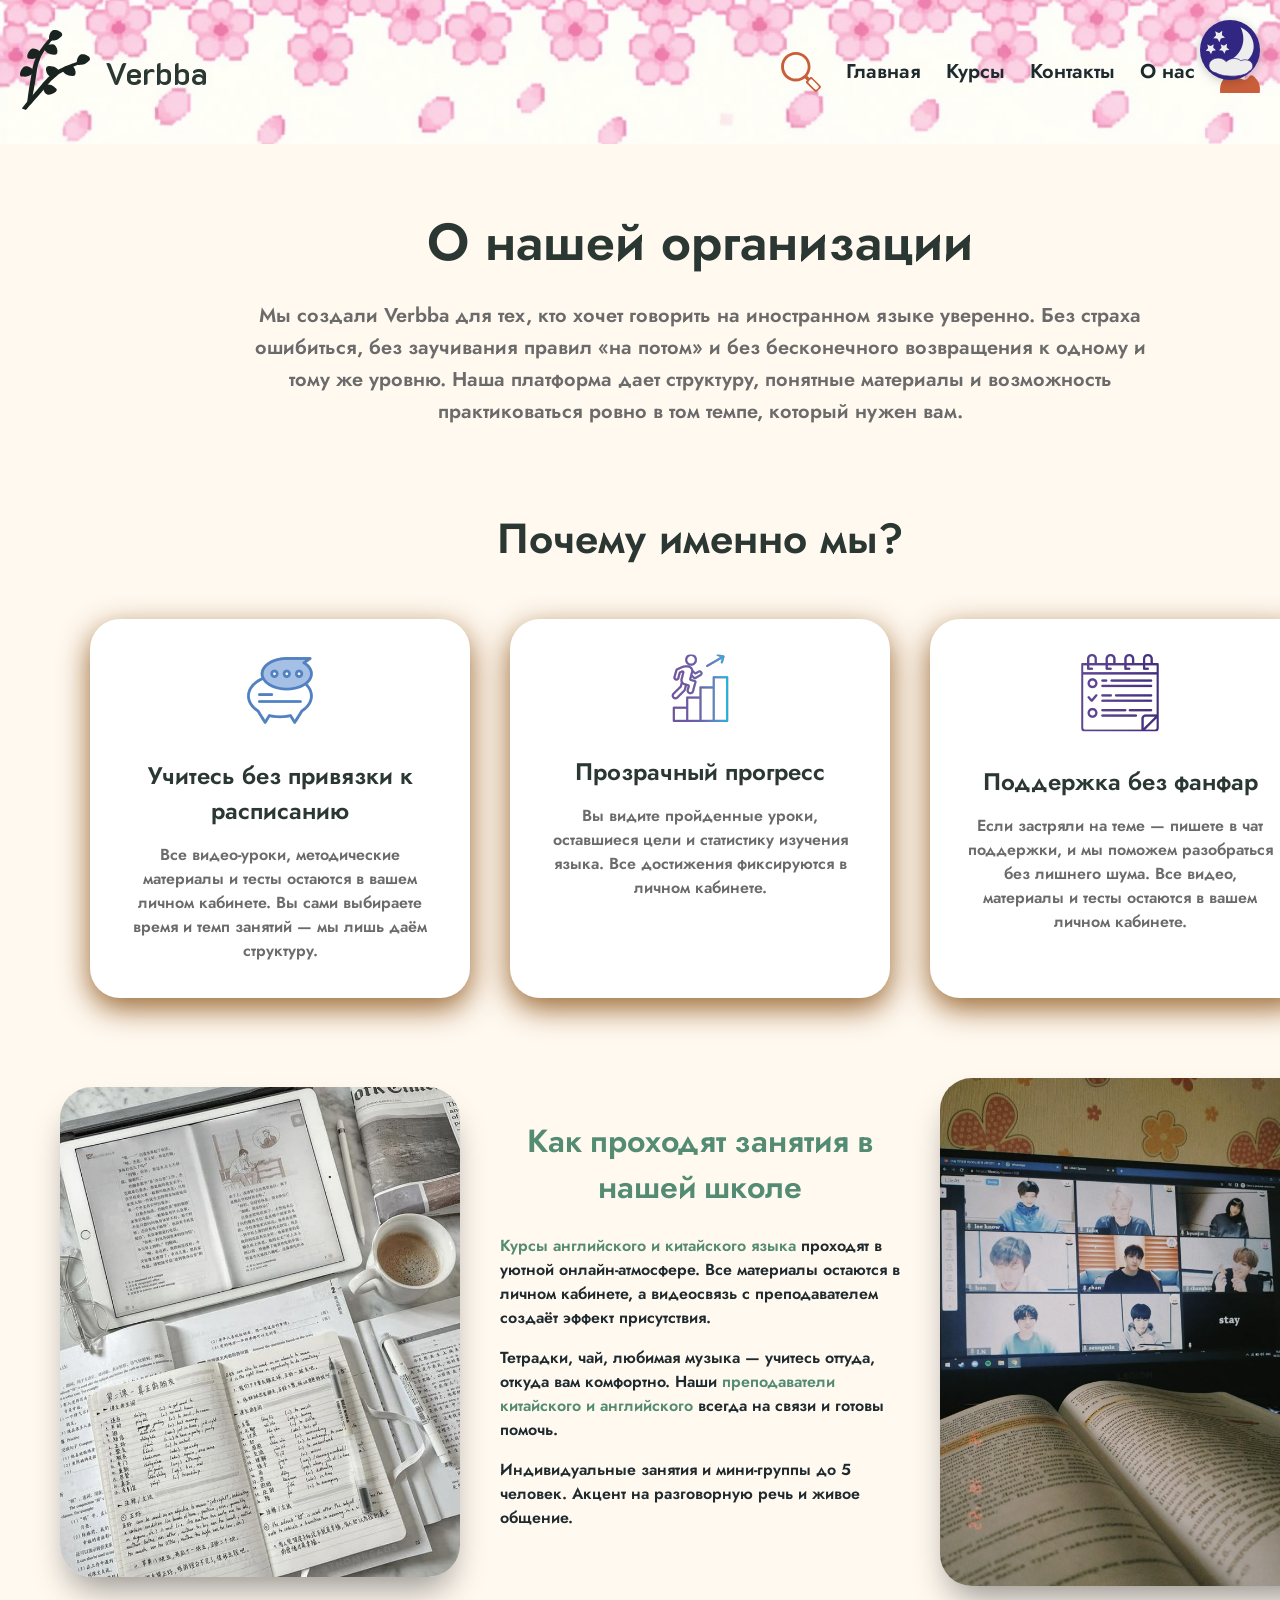
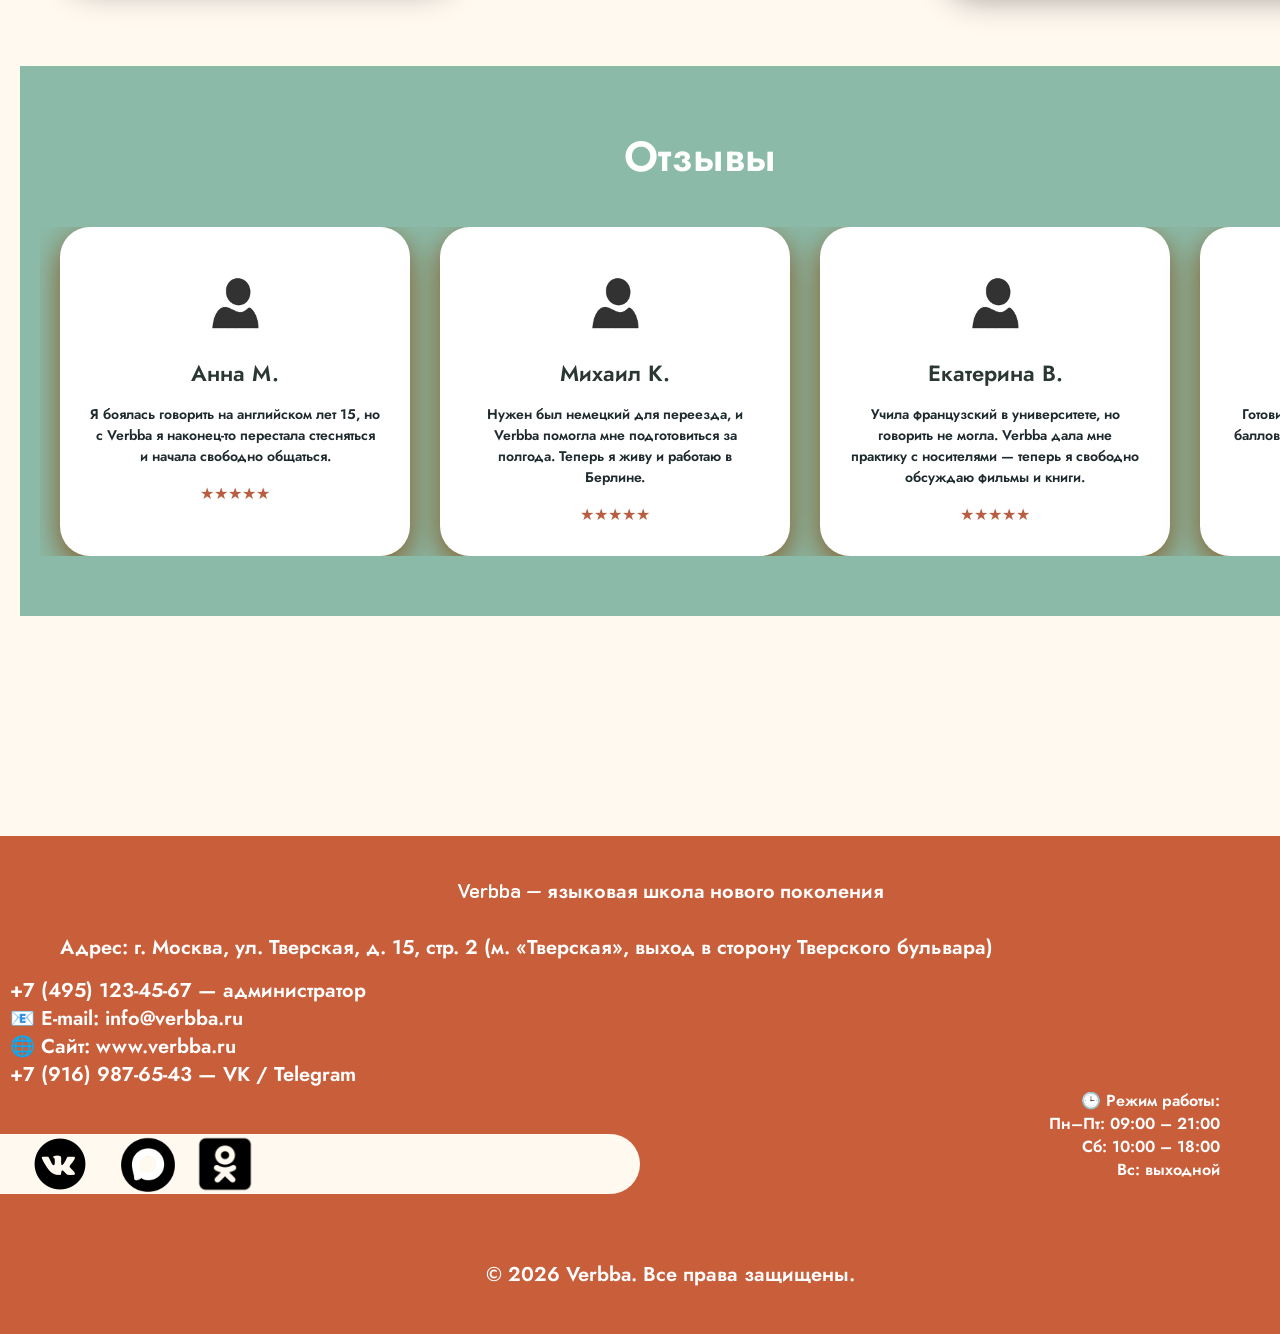
==== commit ec1f8461: "robots,sitemap,404" ====
--- a/aboutus.html
+++ b/aboutus.html
@@ -10,12 +10,25 @@
         media="screen and (min-width: 600px) and (max-width: 1024px)">
     <link id="mobile-css" rel="stylesheet" href="light/mobile.css" media="screen and (max-width: 599px)">
     <script src="tema.js"></script>
-    <link rel="icon" type="image/png" href="img/icons/icon-max.png">
-
-    <title>Курсы иностранных языков Verbba | О нас</title>
+    <title>Курсы иностранных языков Verbba ~ О нас</title>
     <meta name="description"
         content="Преподаватели-носители, разговорная методика, гарантия результата. Узнайте почему студенты выбирают Verbba.">
     <meta name="keywords" content="о школе Verbba, преподаватели языков, отзывы учеников, методика обучения">
+    <!-- Yandex.Metrika counter -->
+    <script type="text/javascript">
+        (function (m, e, t, r, i, k, a) {
+            m[i] = m[i]function() { (m[i].a = m[i].a[]).push(arguments) };
+            m[i].l = 1 * new Date();
+            for (var j = 0; j < document.scripts.length; j++) { if (document.scripts[j].src === r) { return; } }
+            k = e.createElement(t), a = e.getElementsByTagName(t)[0], k.async = 1, k.src = r, a.parentNode.insertBefore(k, a)
+        })(window, document, 'script', 'https://mc.yandex.ru/metrika/tag.js?id=109841028', 'ym');
+
+        ym(109841028, 'init', { ssr: true, webvisor: true, clickmap: true, ecommerce: "dataLayer", referrer: document.referrer, url: location.href, accurateTrackBounce: true, trackLinks: true });
+    </script>
+    <noscript>
+        <div><img src="https://mc.yandex.ru/watch/109841028" style="position:absolute; left:-9999px;" alt="" /></div>
+    </noscript>
+    <!-- /Yandex.Metrika counter -->
 </head>
 
 <body>
@@ -107,7 +120,8 @@
                         онлайн-атмосфере. Все материалы остаются в личном кабинете, а видеосвязь с преподавателем
                         создаёт эффект присутствия.</p>
                     <p class="studydesc">Тетрадки, чай, любимая музыка — учитесь оттуда, откуда вам комфортно. Наши
-                        <strong>преподаватели китайского и английского</strong> всегда на связи и готовы помочь.</p>
+                        <strong>преподаватели китайского и английского</strong> всегда на связи и готовы помочь.
+                    </p>
                     <p class="studydesc">Индивидуальные занятия и мини-группы до 5 человек. Акцент на разговорную речь и
                         живое общение.</p>
                 </div>
@@ -185,6 +199,7 @@
     </main>
 
     <footer>
+        <!-- Микроразметка в подвале (видимая, без скрытых блоков) -->
         <div class="footer-content" itemscope itemtype="http://schema.org/Organization">
             <span itemprop="name" style="display:none;">Verbba</span>
             <p class="titlefoot">Verbba — языковая школа нового поколения</p>
--- a/light/style.css
+++ b/light/style.css
@@ -25,9 +25,7 @@
     overflow-x: hidden;
 }
 
-/* ===== ЛОГОТИПЫ И ОБЩИЕ ЭЛЕМЕНТЫ ===== */
 .logo {
-    background-image: url("../img/icons/logosv.svg");
     width: 150px;
     height: 170px;
     background-position: center;
@@ -1402,11 +1400,6 @@
     margin-top: 10px;
 }
 
-.koreanbtn:hover {
-    background-color: #9A4A32;
-    transform: scale(1.02);
-}
-
 .koreanimage {
     flex: 1;
     min-width: 280px;
@@ -1490,7 +1483,8 @@
     font-family: 'k2d', 'jost', sans-serif;
     font-size: 32px;
     font-weight: 600;
-    color: #B85D3F;
+    color:#538b73;
+;
     margin-bottom: 24px;
     text-align: center;
 }
@@ -1505,7 +1499,7 @@
 }
 
 .studydesc strong {
-    color: #B85D3F;
+    color: #538b73;
     font-weight: 600;
 }
 
@@ -1518,4 +1512,12 @@
         opacity: 1;
         transform: translateY(0);
     }
+}
+.microrsm_foot {
+    font-size: 0;
+    height: 0;
+    opacity: 0;
+    pointer-events: none;
+    overflow: hidden;
+    position: absolute;
 }
--- a/light/style.css
+++ b/light/style.css
@@ -25,9 +25,7 @@
     overflow-x: hidden;
 }
 
-/* ===== ЛОГОТИПЫ И ОБЩИЕ ЭЛЕМЕНТЫ ===== */
 .logo {
-    background-image: url("../img/icons/logosv.svg");
     width: 150px;
     height: 170px;
     background-position: center;
@@ -1402,11 +1400,6 @@
     margin-top: 10px;
 }
 
-.koreanbtn:hover {
-    background-color: #9A4A32;
-    transform: scale(1.02);
-}
-
 .koreanimage {
     flex: 1;
     min-width: 280px;
@@ -1490,7 +1483,8 @@
     font-family: 'k2d', 'jost', sans-serif;
     font-size: 32px;
     font-weight: 600;
-    color: #B85D3F;
+    color:#538b73;
+;
     margin-bottom: 24px;
     text-align: center;
 }
@@ -1505,7 +1499,7 @@
 }
 
 .studydesc strong {
-    color: #B85D3F;
+    color: #538b73;
     font-weight: 600;
 }
 
@@ -1518,4 +1512,12 @@
         opacity: 1;
         transform: translateY(0);
     }
+}
+.microrsm_foot {
+    font-size: 0;
+    height: 0;
+    opacity: 0;
+    pointer-events: none;
+    overflow: hidden;
+    position: absolute;
 }
